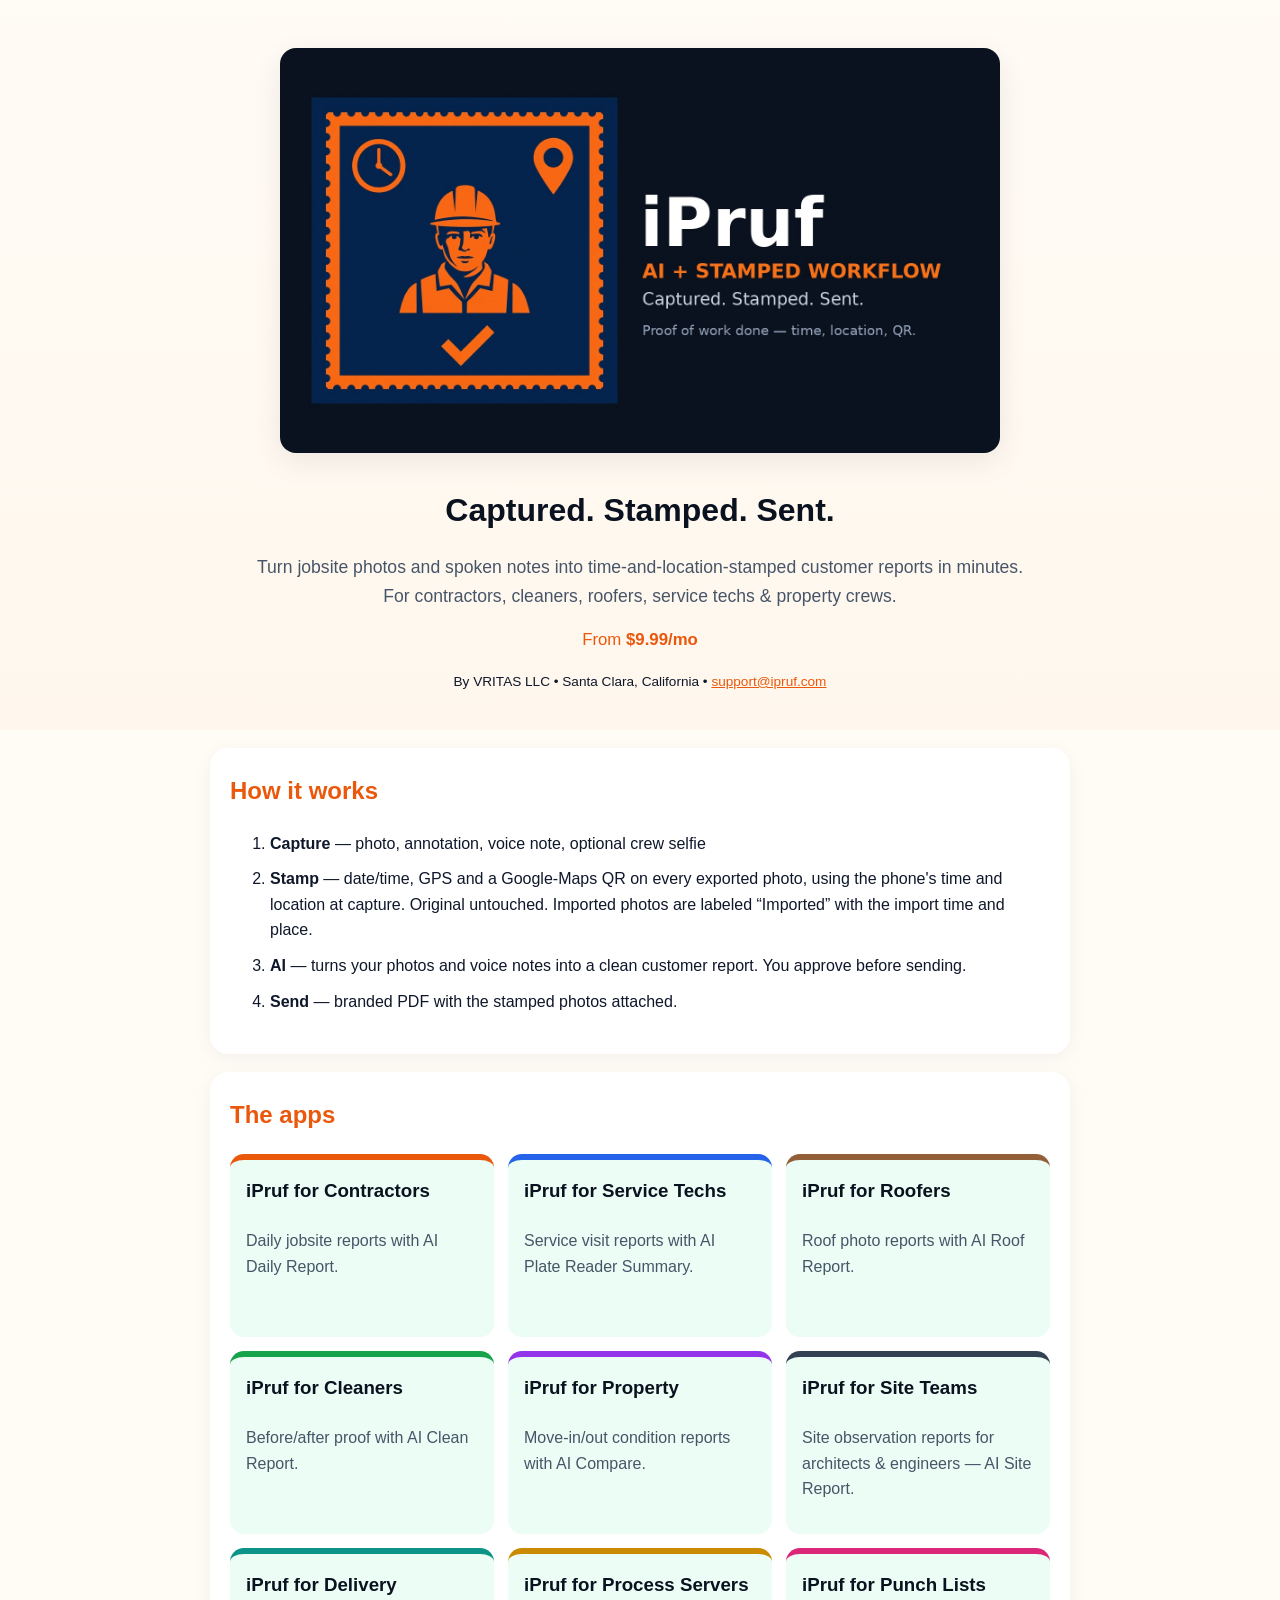
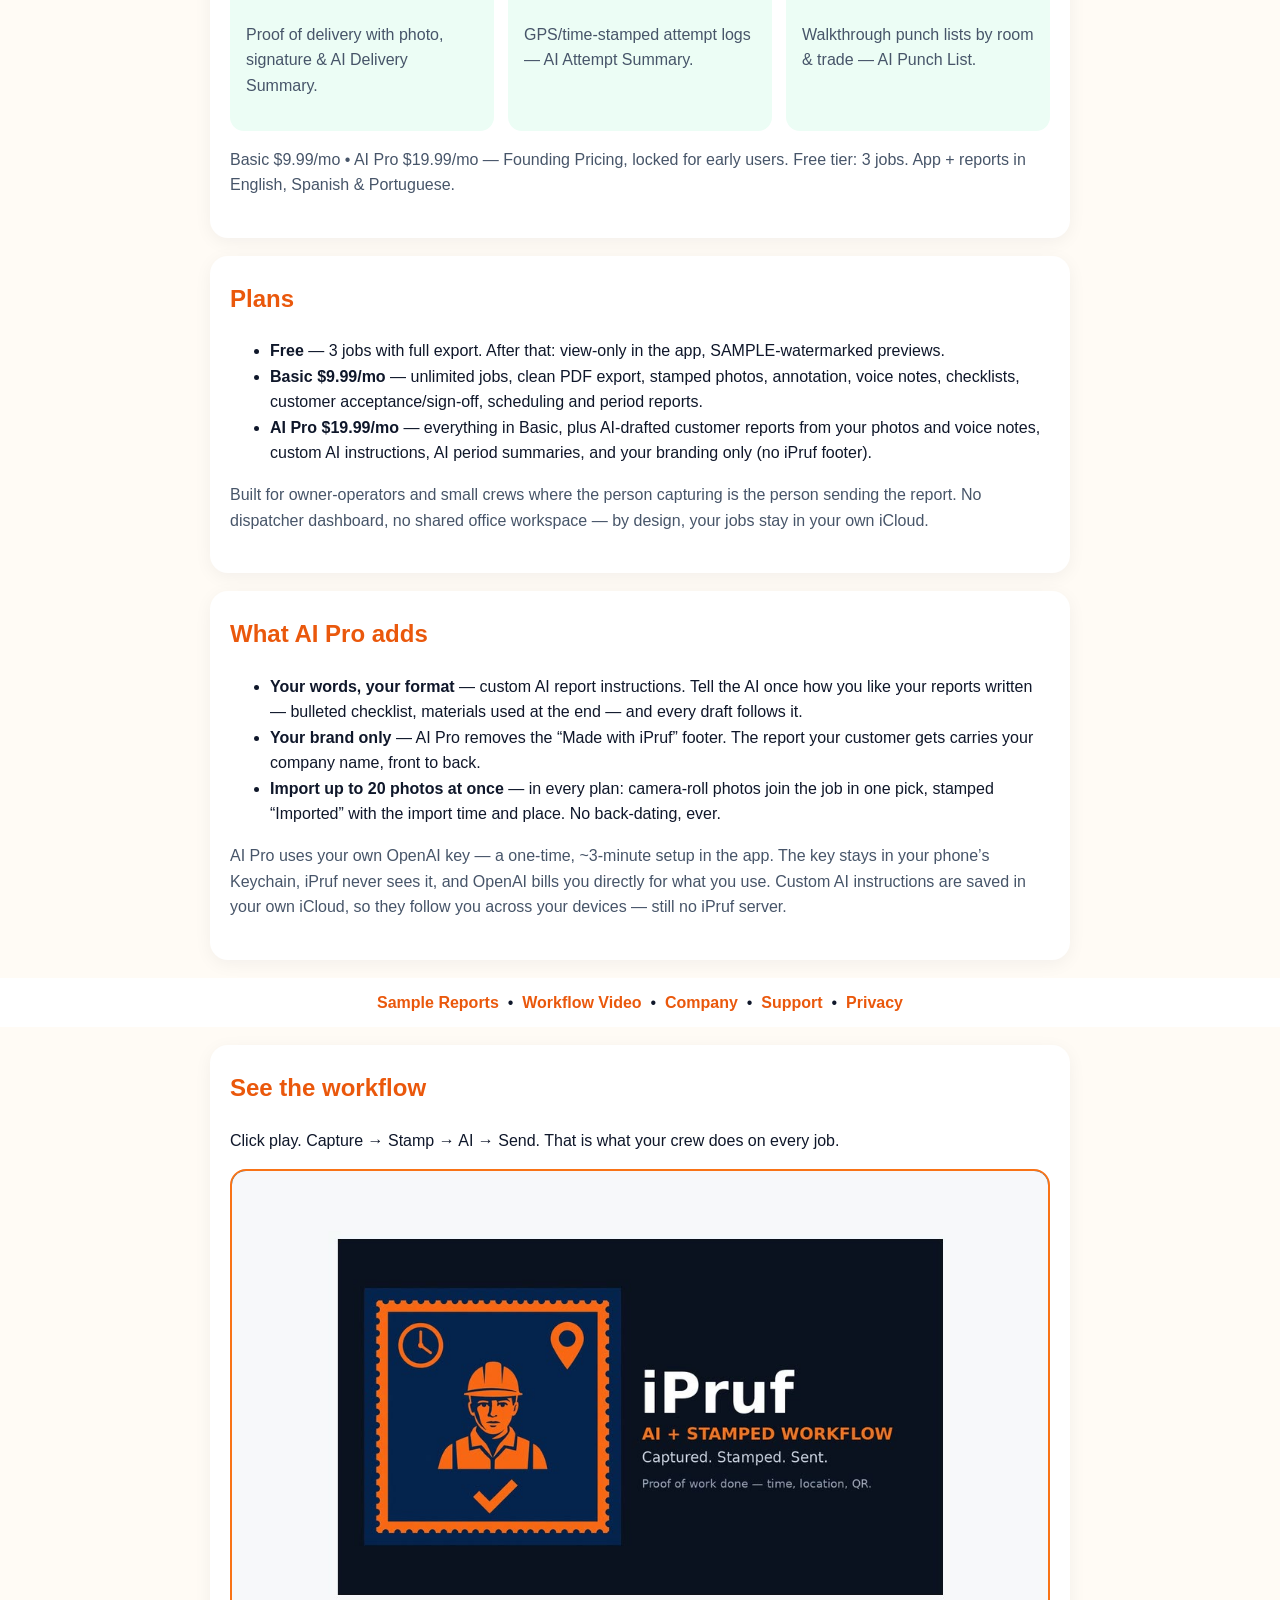
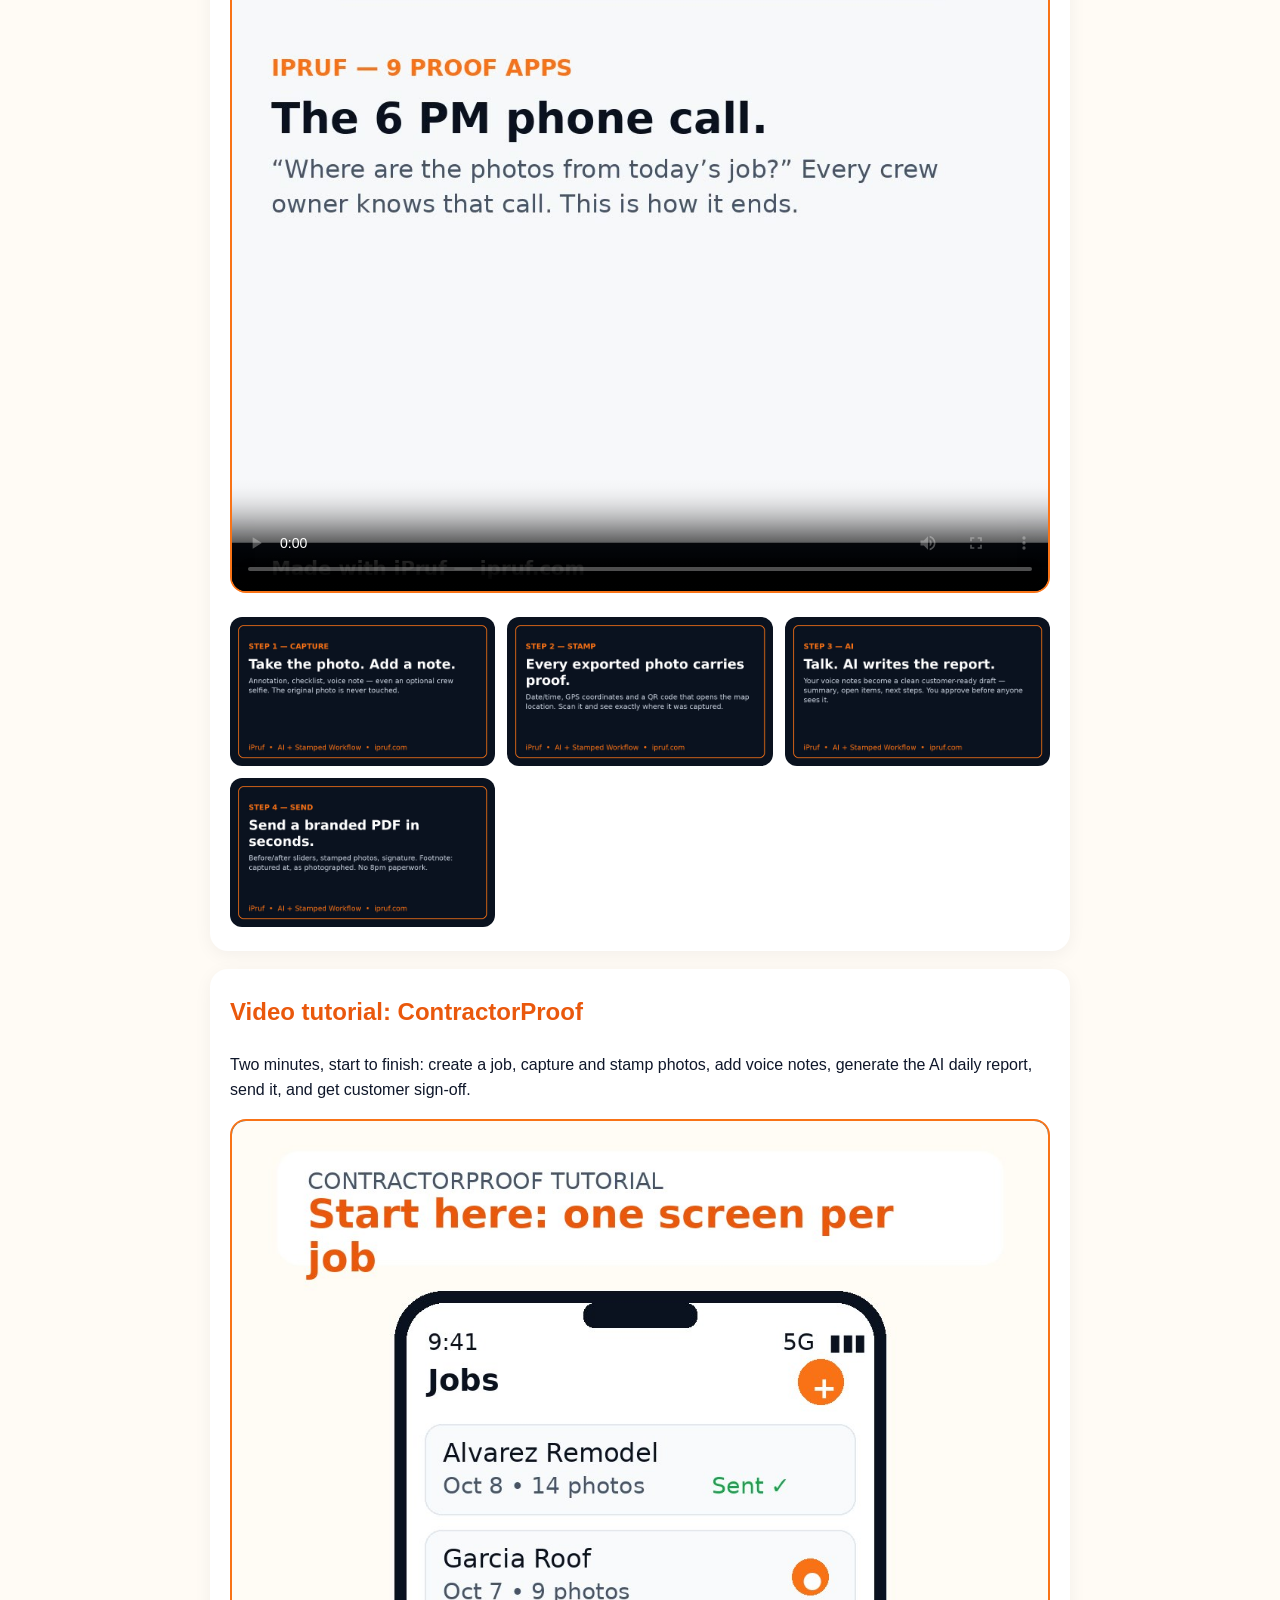
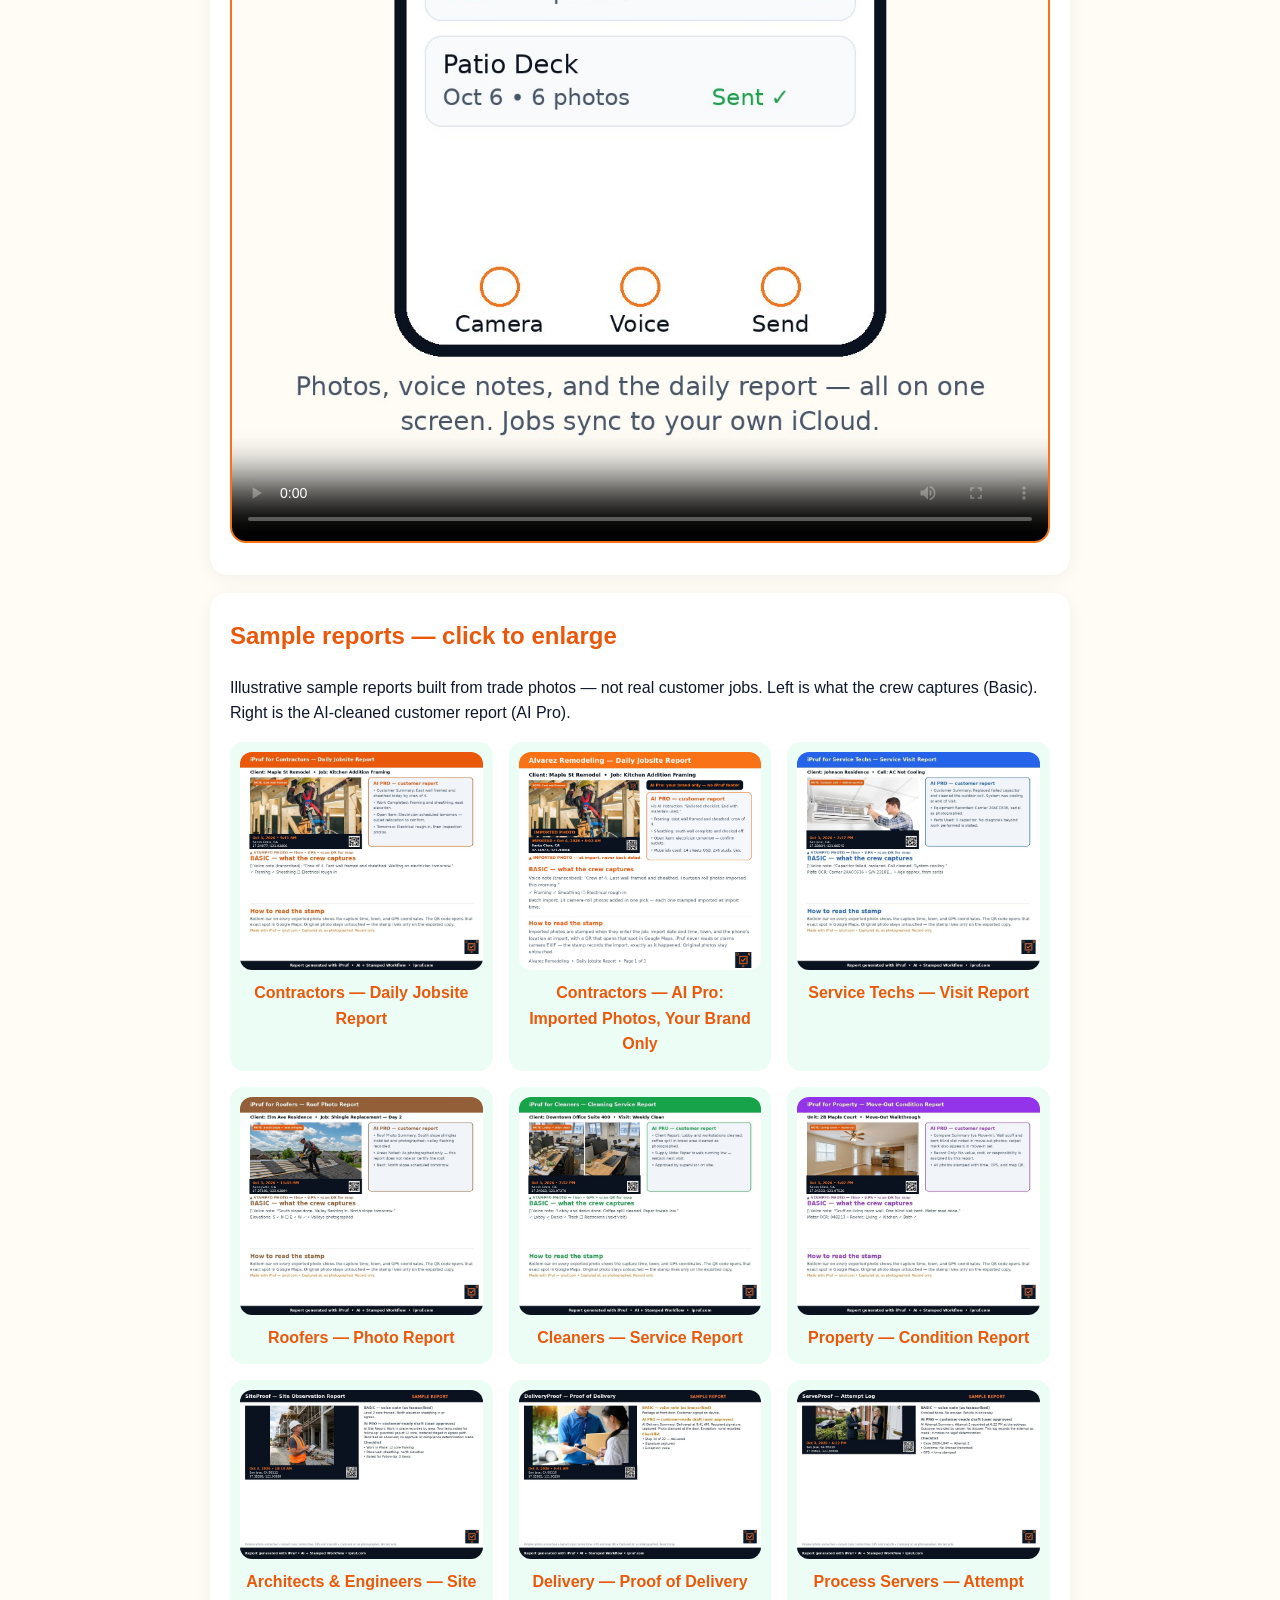
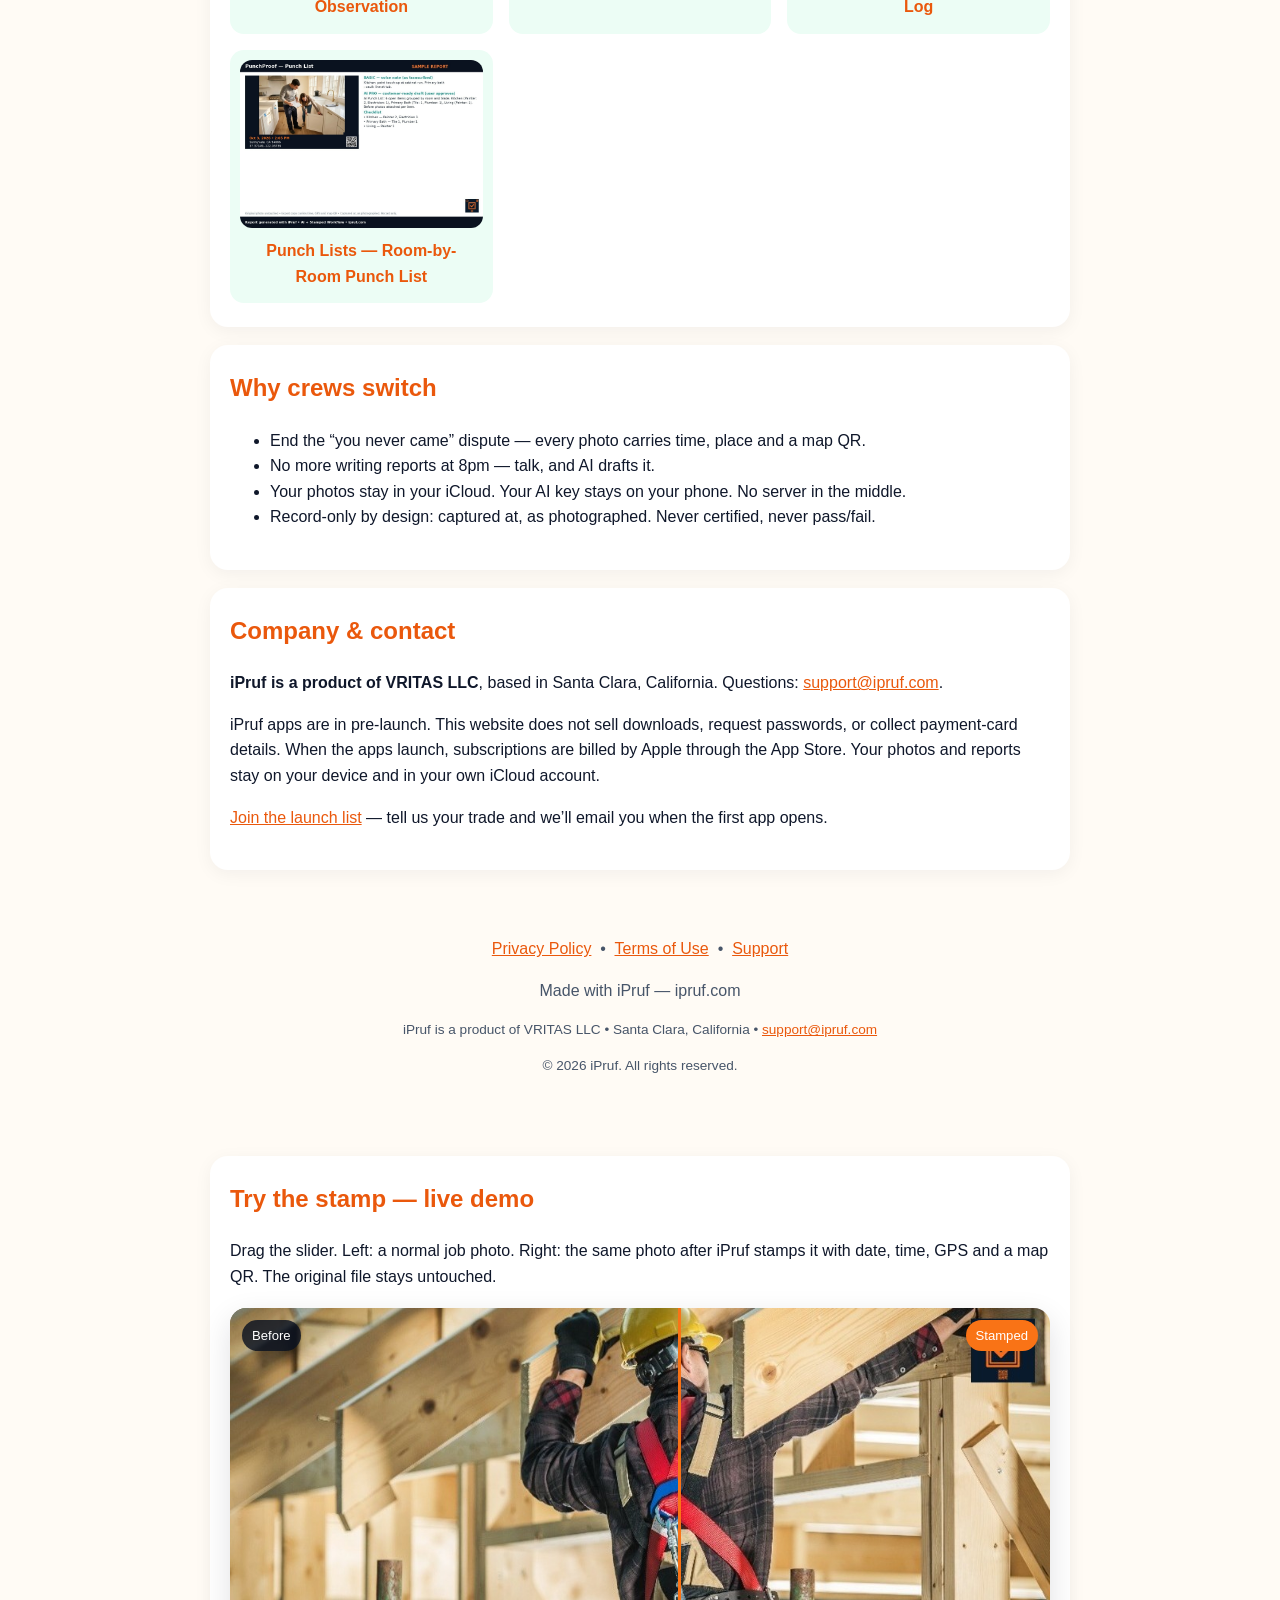
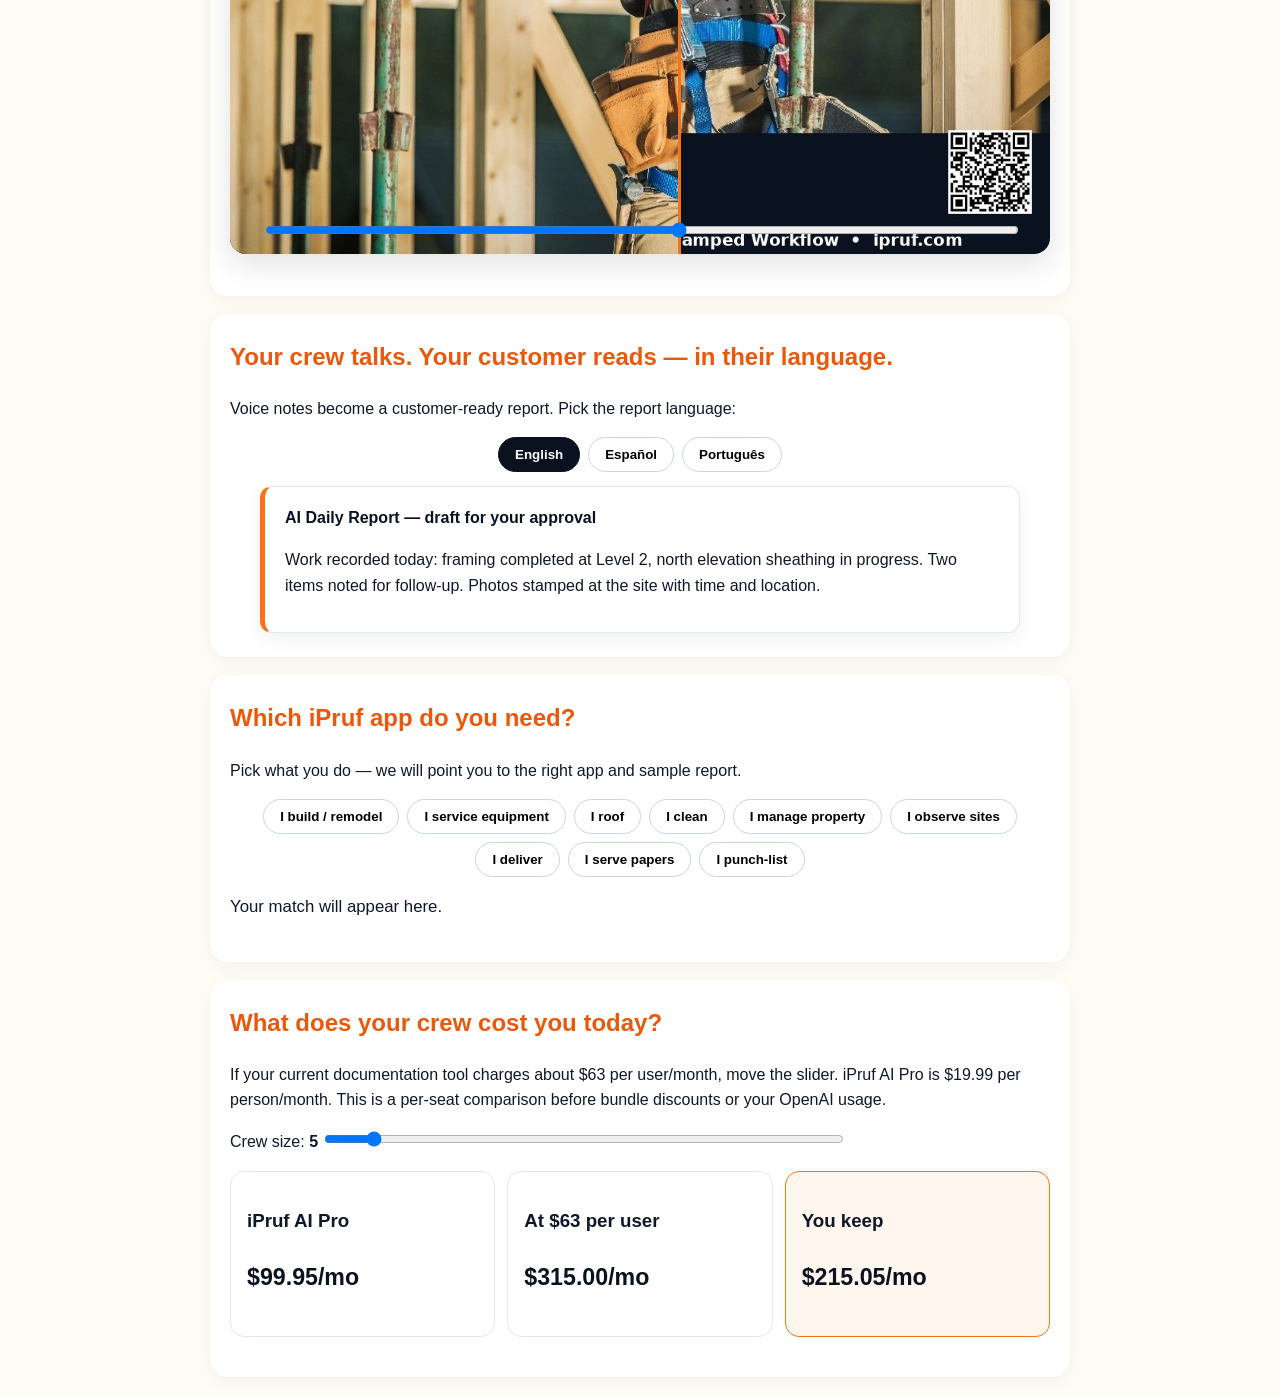
==== index.html @ f36cf65c "Fix calculator default: iPruf AI Pro $19.99/mo (was $99.95 typo)" ====
<!DOCTYPE html>
<html lang="en">
<head>
<meta charset="UTF-8">
<meta name="viewport" content="width=device-width, initial-scale=1.0">
<title>iPruf — Stamped Photo Proof. AI-Written Reports.</title>
<meta name="description" content="iPruf: stamped photo proof + AI reports for contractors, cleaners, roofers, service techs and property crews. From $9.99/mo.">
<link rel="canonical" href="https://ipruf.com/">
<meta property="og:type" content="website">
<meta property="og:site_name" content="iPruf">
<meta property="og:title" content="iPruf — Captured. Stamped. Sent.">
<meta property="og:description" content="Stamped photo proof + AI-written reports for field crews. By VRITAS LLC. From $9.99/mo.">
<meta property="og:url" content="https://ipruf.com/">
<meta property="og:image" content="https://ipruf.com/assets/video-poster.jpg">
<meta name="twitter:card" content="summary_large_image">
<script type="application/ld+json">
{"@context":"https://schema.org","@type":"Organization","name":"iPruf","url":"https://ipruf.com/","email":"support@ipruf.com","description":"Stamped photo proof and AI-written reports for field crews.","parentOrganization":{"@type":"Organization","name":"VRITAS LLC"},"address":{"@type":"PostalAddress","addressLocality":"Santa Clara","addressRegion":"CA","addressCountry":"US"}}
</script>
<link rel="stylesheet" href="style.css">
</head>
<body>
<header>
  <img src="ipruf-logo.jpg" alt="iPruf — AI + Stamped Workflow" class="logo">
  <h1>Captured. Stamped. Sent.</h1>
  <p class="sub">Turn jobsite photos and spoken notes into time-and-location-stamped customer reports in minutes.<br>For contractors, cleaners, roofers, service techs &amp; property crews.</p>
  <p class="price">From <strong>$9.99/mo</strong></p>
  <p class="small">By VRITAS LLC • Santa Clara, California • <a href="mailto:support@ipruf.com">support@ipruf.com</a></p>
</header>

<section>
  <h2>How it works</h2>
  <ol class="steps">
    <li><strong>Capture</strong> — photo, annotation, voice note, optional crew selfie</li>
    <li><strong>Stamp</strong> — date/time, GPS and a Google-Maps QR on every exported photo, using the phone's time and location at capture. Original untouched. Imported photos are labeled “Imported” with the import time and place.</li>
    <li><strong>AI</strong> — turns your photos and voice notes into a clean customer report. You approve before sending.</li>
    <li><strong>Send</strong> — branded PDF with the stamped photos attached.</li>
  </ol>
</section>

<section>
  <h2>The apps</h2>
  <div class="apps">
    <div class="app contractor"><h3>iPruf for Contractors</h3><p>Daily jobsite reports with AI Daily Report.</p></div>
    <div class="app service"><h3>iPruf for Service Techs</h3><p>Service visit reports with AI Plate Reader Summary.</p></div>
    <div class="app roof"><h3>iPruf for Roofers</h3><p>Roof photo reports with AI Roof Report.</p></div>
    <div class="app cleaning"><h3>iPruf for Cleaners</h3><p>Before/after proof with AI Clean Report.</p></div>
    <div class="app property"><h3>iPruf for Property</h3><p>Move-in/out condition reports with AI Compare.</p></div>
    <div class="app site"><h3>iPruf for Site Teams</h3><p>Site observation reports for architects &amp; engineers — AI Site Report.</p></div>
    <div class="app delivery"><h3>iPruf for Delivery</h3><p>Proof of delivery with photo, signature &amp; AI Delivery Summary.</p></div>
    <div class="app serve"><h3>iPruf for Process Servers</h3><p>GPS/time-stamped attempt logs — AI Attempt Summary.</p></div>
    <div class="app punch"><h3>iPruf for Punch Lists</h3><p>Walkthrough punch lists by room &amp; trade — AI Punch List.</p></div>
  </div>
  <p class="note">Basic $9.99/mo • AI Pro $19.99/mo — Founding Pricing, locked for early users. Free tier: 3 jobs. App + reports in English, Spanish &amp; Portuguese.</p>
</section>

<section id="plans">
  <h2>Plans</h2>
  <ul>
    <li><strong>Free</strong> — 3 jobs with full export. After that: view-only in the app, SAMPLE-watermarked previews.</li>
    <li><strong>Basic $9.99/mo</strong> — unlimited jobs, clean PDF export, stamped photos, annotation, voice notes, checklists, customer acceptance/sign-off, scheduling and period reports.</li>
    <li><strong>AI Pro $19.99/mo</strong> — everything in Basic, plus AI-drafted customer reports from your photos and voice notes, custom AI instructions, AI period summaries, and your branding only (no iPruf footer).</li>
  </ul>
  <p class="note">Built for owner-operators and small crews where the person capturing is the person sending the report. No dispatcher dashboard, no shared office workspace — by design, your jobs stay in your own iCloud.</p>
</section>

<section>
  <h2>What AI Pro adds</h2>
  <ul>
    <li><strong>Your words, your format</strong> — custom AI report instructions. Tell the AI once how you like your reports written — bulleted checklist, materials used at the end — and every draft follows it.</li>
    <li><strong>Your brand only</strong> — AI Pro removes the “Made with iPruf” footer. The report your customer gets carries your company name, front to back.</li>
    <li><strong>Import up to 20 photos at once</strong> — in every plan: camera-roll photos join the job in one pick, stamped “Imported” with the import time and place. No back-dating, ever.</li>
  </ul>
  <p class="note">AI Pro uses your own OpenAI key — a one-time, ~3-minute setup in the app. The key stays in your phone’s Keychain, iPruf never sees it, and OpenAI bills you directly for what you use. Custom AI instructions are saved in your own iCloud, so they follow you across your devices — still no iPruf server.</p>
</section>


<nav class="topnav">
  <a href="#samples">Sample Reports</a> &nbsp;•&nbsp; <a href="#workflow">Workflow Video</a> &nbsp;•&nbsp; <a href="#company">Company</a> &nbsp;•&nbsp; <a href="support.html">Support</a> &nbsp;•&nbsp; <a href="ipruf-privacy-policy.html">Privacy</a>
</nav>

<section id="workflow">
  <h2>See the workflow</h2>
  <p>Click play. Capture → Stamp → AI → Send. That is what your crew does on every job.</p>
  <video controls preload="metadata" poster="assets/video-poster.jpg" class="hero-video">
    <source src="assets/ipruf-workflow.mp4" type="video/mp4">
    Your browser does not support video. <a href="assets/ipruf-workflow.mp4">Download the workflow video</a>
  </video>
  <div class="steps-grid">
    <img src="assets/workflow/step1.jpg" alt="Step 1 Capture">
    <img src="assets/workflow/step2.jpg" alt="Step 2 Stamp">
    <img src="assets/workflow/step3.jpg" alt="Step 3 AI">
    <img src="assets/workflow/step4.jpg" alt="Step 4 Send">
  </div>
</section>

<section id="tutorial">
  <h2>Video tutorial: ContractorProof</h2>
  <p>Two minutes, start to finish: create a job, capture and stamp photos, add voice notes, generate the AI daily report, send it, and get customer sign-off.</p>
  <video controls preload="metadata" poster="assets/tutorials/contractorproof-poster.jpg" class="hero-video">
    <source src="assets/tutorials/contractorproof-tutorial.mp4" type="video/mp4">
    Your browser does not support video. <a href="assets/tutorials/contractorproof-tutorial.mp4">Download the ContractorProof tutorial</a>
  </video>
</section>

<section id="samples">
  <h2>Sample reports — click to enlarge</h2>
  <p>Illustrative sample reports built from trade photos — not real customer jobs. Left is what the crew captures (Basic). Right is the AI-cleaned customer report (AI Pro).</p>
  <div class="gallery">
    <a href="assets/samples/contractorproof-sample.jpg" target="_blank"><img src="assets/samples/contractorproof-sample.jpg" alt="Contractor sample report"><span>Contractors — Daily Jobsite Report</span></a>
    <a href="assets/samples/contractorproof-pro-sample.jpg" target="_blank"><img src="assets/samples/contractorproof-pro-sample.jpg" alt="Contractor AI Pro sample: imported photo stamp and white-label report"><span>Contractors — AI Pro: Imported Photos, Your Brand Only</span></a>
    <a href="assets/samples/serviceproof-sample.jpg" target="_blank"><img src="assets/samples/serviceproof-sample.jpg" alt="Service tech sample report"><span>Service Techs — Visit Report</span></a>
    <a href="assets/samples/roofproof-sample.jpg" target="_blank"><img src="assets/samples/roofproof-sample.jpg" alt="Roofer sample report"><span>Roofers — Photo Report</span></a>
    <a href="assets/samples/cleaningproof-sample.jpg" target="_blank"><img src="assets/samples/cleaningproof-sample.jpg" alt="Cleaning sample report"><span>Cleaners — Service Report</span></a>
    <a href="assets/samples/propertyproof-sample.jpg" target="_blank"><img src="assets/samples/propertyproof-sample.jpg" alt="Property sample report"><span>Property — Condition Report</span></a>
    <a href="assets/samples/siteproof-sample.jpg" target="_blank"><img src="assets/samples/siteproof-sample.jpg" alt="Site observation sample report"><span>Architects &amp; Engineers — Site Observation</span></a>
    <a href="assets/samples/deliveryproof-sample.jpg" target="_blank"><img src="assets/samples/deliveryproof-sample.jpg" alt="Delivery proof sample report"><span>Delivery — Proof of Delivery</span></a>
    <a href="assets/samples/serveproof-sample.jpg" target="_blank"><img src="assets/samples/serveproof-sample.jpg" alt="Process server sample report"><span>Process Servers — Attempt Log</span></a>
    <a href="assets/samples/punchproof-sample.jpg" target="_blank"><img src="assets/samples/punchproof-sample.jpg" alt="Punch list sample report"><span>Punch Lists — Room-by-Room Punch List</span></a>
  </div>
</section>

<section>
  <h2>Why crews switch</h2>
  <ul>
    <li>End the “you never came” dispute — every photo carries time, place and a map QR.</li>
    <li>No more writing reports at 8pm — talk, and AI drafts it.</li>
    <li>Your photos stay in your iCloud. Your AI key stays on your phone. No server in the middle.</li>
    <li>Record-only by design: captured at, as photographed. Never certified, never pass/fail.</li>
  </ul>
</section>

<section id="company">
  <h2>Company &amp; contact</h2>
  <p><strong>iPruf is a product of VRITAS LLC</strong>, based in Santa Clara, California. Questions: <a href="mailto:support@ipruf.com">support@ipruf.com</a>.</p>
  <p>iPruf apps are in pre-launch. This website does not sell downloads, request passwords, or collect payment-card details. When the apps launch, subscriptions are billed by Apple through the App Store. Your photos and reports stay on your device and in your own iCloud account.</p>
  <p><a href="mailto:support@ipruf.com?subject=iPruf%20launch%20list">Join the launch list</a> — tell us your trade and we’ll email you when the first app opens.</p>
</section>

<footer>
  <p><a href="ipruf-privacy-policy.html">Privacy Policy</a> &nbsp;•&nbsp; <a href="ipruf-terms.html">Terms of Use</a> &nbsp;•&nbsp; <a href="support.html">Support</a></p>
  <p>Made with iPruf — ipruf.com</p>
  <p class="small">iPruf is a product of VRITAS LLC • Santa Clara, California • <a href="mailto:support@ipruf.com">support@ipruf.com</a></p>
  <p class="small">© 2026 iPruf. All rights reserved.</p>
</footer>

<section id="demo">
  <h2>Try the stamp — live demo</h2>
  <p>Drag the slider. Left: a normal job photo. Right: the same photo after iPruf stamps it with date, time, GPS and a map QR. The original file stays untouched.</p>
  <div class="ba-wrap">
    <img src="assets/demo-after.jpg" alt="Stamped photo with time GPS and QR" class="ba-after">
    <div class="ba-before" id="baBefore"><img src="assets/demo-before.jpg" alt="Original unstamped photo"></div>
    <input type="range" min="0" max="100" value="55" id="baRange" aria-label="Before after slider">
    <span class="ba-tag before-tag">Before</span><span class="ba-tag after-tag">Stamped</span>
  </div>
</section>

<section id="language-demo">
  <h2>Your crew talks. Your customer reads — in their language.</h2>
  <p>Voice notes become a customer-ready report. Pick the report language:</p>
  <div class="lang-switch" role="tablist" aria-label="Report language">
    <button class="lang-btn active" data-lang="en">English</button>
    <button class="lang-btn" data-lang="es">Español</button>
    <button class="lang-btn" data-lang="pt">Português</button>
  </div>
  <div class="report-card">
    <p class="report-label" id="reportLabel">AI Daily Report — draft for your approval</p>
    <p id="reportText">Work recorded today: framing completed at Level 2, north elevation sheathing in progress. Two items noted for follow-up. Photos stamped at the site with time and location.</p>
  </div>
</section>

<section id="finder">
  <h2>Which iPruf app do you need?</h2>
  <p>Pick what you do — we will point you to the right app and sample report.</p>
  <div class="finder-grid">
    <button class="finder-btn" data-app="ContractorProof" data-sample="assets/samples/contractorproof-sample.jpg">I build / remodel</button>
    <button class="finder-btn" data-app="ServiceProof" data-sample="assets/samples/serviceproof-sample.jpg">I service equipment</button>
    <button class="finder-btn" data-app="RoofProof" data-sample="assets/samples/roofproof-sample.jpg">I roof</button>
    <button class="finder-btn" data-app="CleaningProof" data-sample="assets/samples/cleaningproof-sample.jpg">I clean</button>
    <button class="finder-btn" data-app="PropertyProof" data-sample="assets/samples/propertyproof-sample.jpg">I manage property</button>
    <button class="finder-btn" data-app="SiteProof" data-sample="assets/samples/siteproof-sample.jpg">I observe sites</button>
    <button class="finder-btn" data-app="DeliveryProof" data-sample="assets/samples/deliveryproof-sample.jpg">I deliver</button>
    <button class="finder-btn" data-app="ServeProof" data-sample="assets/samples/serveproof-sample.jpg">I serve papers</button>
    <button class="finder-btn" data-app="PunchProof" data-sample="assets/samples/punchproof-sample.jpg">I punch-list</button>
  </div>
  <p id="finderResult" class="finder-result">Your match will appear here.</p>
</section>

<section id="pricing-calc">
  <h2>What does your crew cost you today?</h2>
  <p>If your current documentation tool charges about $63 per user/month, move the slider. iPruf AI Pro is $19.99 per person/month. This is a per-seat comparison before bundle discounts or your OpenAI usage.</p>
  <label>Crew size: <strong id="crewCount">5</strong></label>
  <input type="range" min="1" max="50" value="5" id="crewRange">
  <div class="calc-grid">
    <div class="calc-card"><h3>iPruf AI Pro</h3><p class="calc-num" id="iprufCost">$19.99/mo</p></div>
    <div class="calc-card muted"><h3>At $63 per user</h3><p class="calc-num" id="incCost">$315/mo</p></div>
    <div class="calc-card save"><h3>You keep</h3><p class="calc-num" id="saveCost">$215.05/mo</p></div>
  </div>
</section>
<script>
const baRange=document.getElementById('baRange'), baBefore=document.getElementById('baBefore');
function setBA(){ baBefore.style.width = baRange.value + '%'; }
baRange.addEventListener('input', setBA); setBA();
const reports={
 en:{label:'AI Daily Report — draft for your approval', text:'Work recorded today: framing completed at Level 2, north elevation sheathing in progress. Two items noted for follow-up. Photos stamped at the site with time and location.'},
 es:{label:'Informe diario con IA — borrador para tu aprobación', text:'Trabajo registrado hoy: estructura completada en el Nivel 2, revestimiento de la elevación norte en curso. Dos puntos anotados para seguimiento. Fotos selladas en el sitio con hora y ubicación.'},
 pt:{label:'Relatório diário com IA — rascunho para sua aprovação', text:'Trabalho registrado hoje: estrutura concluída no Nível 2, revestimento da elevação norte em andamento. Dois itens anotados para acompanhamento. Fotos carimbadas no local com hora e localização.'}
};
document.querySelectorAll('.lang-btn').forEach(b=>b.addEventListener('click',()=>{
 document.querySelectorAll('.lang-btn').forEach(x=>x.classList.remove('active')); b.classList.add('active');
 const r=reports[b.dataset.lang]; document.getElementById('reportLabel').textContent=r.label; document.getElementById('reportText').textContent=r.text;
}));
const finderResult=document.getElementById('finderResult');
document.querySelectorAll('.finder-btn').forEach(b=>b.addEventListener('click',()=>{
 finderResult.innerHTML = 'Your app: <strong>' + b.dataset.app + '</strong> — <a href="' + b.dataset.sample + '" target="_blank">see a sample report</a>. Basic $9.99/mo, AI Pro $19.99/mo.';
}));
const crewRange=document.getElementById('crewRange');
function money(n){ return '$' + n.toFixed(2); }
function calc(){ const n=+crewRange.value; document.getElementById('crewCount').textContent=n;
 const ipruf=n*19.99, inc=n*63; document.getElementById('iprufCost').textContent=money(ipruf)+'/mo';
 document.getElementById('incCost').textContent=money(inc)+'/mo'; document.getElementById('saveCost').textContent=money(inc-ipruf)+'/mo'; }
crewRange.addEventListener('input', calc); calc();
</script>

</body>
</html>
---- style.css ----
:root{--ink:#0A1220;--orange:#F97316;--orange-dark:#EA580C;--bg:#FFFBF5;--card:#FFFFFF;--slate:#475569;--mist:#ECFDF5}
*{box-sizing:border-box}
body{margin:0;font-family:-apple-system,BlinkMacSystemFont,"Segoe UI",Roboto,Helvetica,Arial,sans-serif;background:var(--bg);color:#0f172a;line-height:1.6}
header{text-align:center;padding:48px 20px 24px;background:linear-gradient(180deg,#FFFBF5,#FFF7ED)}
.logo{max-width:720px;width:92%;height:auto;border-radius:16px;box-shadow:0 8px 30px rgba(15,23,42,.08)}
h1{font-size:2rem;margin:24px 0 8px;color:var(--ink)}
.sub{color:var(--slate);font-size:1.1rem}
.price{color:var(--orange-dark);font-size:1.05rem}
section{max-width:860px;margin:18px auto;padding:24px 20px;background:var(--card);border-radius:18px;box-shadow:0 4px 18px rgba(15,23,42,.05)}
h2{color:var(--orange-dark);margin-top:0}
.steps li,.apps .app{margin:10px 0}
.apps{display:grid;grid-template-columns:repeat(auto-fit,minmax(220px,1fr));gap:14px}
.app{border-radius:14px;padding:16px;background:var(--mist)}
.app h3{margin:0 0 6px;color:var(--ink)}
.app p{color:var(--slate)}
.contractor{border-top:6px solid #EA580C}.service{border-top:6px solid #2563EB}.roof{border-top:6px solid #925F39}.cleaning{border-top:6px solid #16A34A}.property{border-top:6px solid #9333EA}
.note{color:var(--slate)}
footer{text-align:center;padding:32px 20px 48px;color:var(--slate);background:#FFFBF5}
footer a{color:var(--orange-dark)}
.small{font-size:.85rem}
a{color:var(--orange-dark)}
.topnav{text-align:center;padding:12px 20px;background:#fff}
.topnav a{color:var(--orange-dark);text-decoration:none;font-weight:600}
.hero-video{width:100%;max-width:860px;border-radius:16px;border:2px solid var(--orange);background:#000}
.steps-grid{display:grid;grid-template-columns:repeat(auto-fit,minmax(220px,1fr));gap:12px;margin-top:16px}
.steps-grid img,.gallery img{width:100%;height:auto;border-radius:12px;display:block}
.gallery{display:grid;grid-template-columns:repeat(auto-fit,minmax(260px,1fr));gap:16px}
.gallery a{color:var(--ink);text-decoration:none;background:var(--mist);border-radius:14px;padding:10px}
.gallery span{display:block;text-align:center;padding:10px 4px 4px;color:var(--orange-dark);font-weight:600}

/* Wow enhancements */
.ba-wrap{position:relative;max-width:860px;margin:18px auto;overflow:hidden;border-radius:16px;box-shadow:0 10px 30px rgba(10,18,32,.12)}
.ba-wrap img{display:block;width:100%;height:auto}
.ba-after{position:relative}
.ba-before{position:absolute;inset:0 auto auto 0;height:100%;overflow:hidden;border-right:3px solid #F97316}
.ba-before img{width:860px;max-width:none;height:100%;object-fit:cover}
.ba-wrap input[type=range]{position:absolute;left:4%;right:4%;bottom:14px;width:92%}
.ba-tag{position:absolute;top:12px;background:rgba(10,18,32,.82);color:#fff;padding:5px 10px;border-radius:999px;font-size:.82rem}
.before-tag{left:12px}.after-tag{right:12px;background:#F97316}
.lang-switch{display:flex;gap:8px;justify-content:center;flex-wrap:wrap;margin:14px 0}
.lang-btn,.finder-btn{border:1px solid #CBD5E1;background:#fff;border-radius:999px;padding:9px 16px;cursor:pointer;font-weight:600}
.lang-btn.active{background:#0A1220;color:#fff;border-color:#0A1220}
.report-card{max-width:760px;margin:0 auto;background:#fff;border:1px solid #E2E8F0;border-left:5px solid #F97316;border-radius:12px;padding:18px 20px;text-align:left;box-shadow:0 6px 20px rgba(10,18,32,.06)}
.report-label{font-weight:700;color:#0A1220;margin-top:0}
.finder-grid{display:flex;flex-wrap:wrap;gap:8px;justify-content:center;max-width:860px;margin:16px auto}
.finder-result{font-size:1.05rem}
.calc-grid{display:grid;grid-template-columns:repeat(3,1fr);gap:12px;max-width:860px;margin:16px auto}
.calc-card{background:#fff;border:1px solid #E2E8F0;border-radius:14px;padding:16px}
.calc-card.save{border-color:#F97316;background:#FFF7ED}
.calc-num{font-size:1.45rem;font-weight:800;color:#0A1220}
#pricing-calc input[type=range]{width:min(520px,90%)}
@media(max-width:700px){.calc-grid{grid-template-columns:1fr}.ba-before img{width:100vw}}

/* App grid symmetry: equal-height cards in a clean 3x3 layout */
.apps{grid-auto-rows:1fr;align-items:stretch}
.apps .app{margin:0;height:100%;display:flex;flex-direction:column}
@media(min-width:901px){.apps{grid-template-columns:repeat(3,1fr)}}
@media(max-width:900px) and (min-width:561px){.apps{grid-template-columns:repeat(2,1fr)}}
@media(max-width:560px){.apps{grid-template-columns:1fr}}

/* Missing card accents for Tier-1 apps */
.site{border-top:6px solid #334155}.delivery{border-top:6px solid #0D9488}.serve{border-top:6px solid #CA8A04}.punch{border-top:6px solid #DB2777}
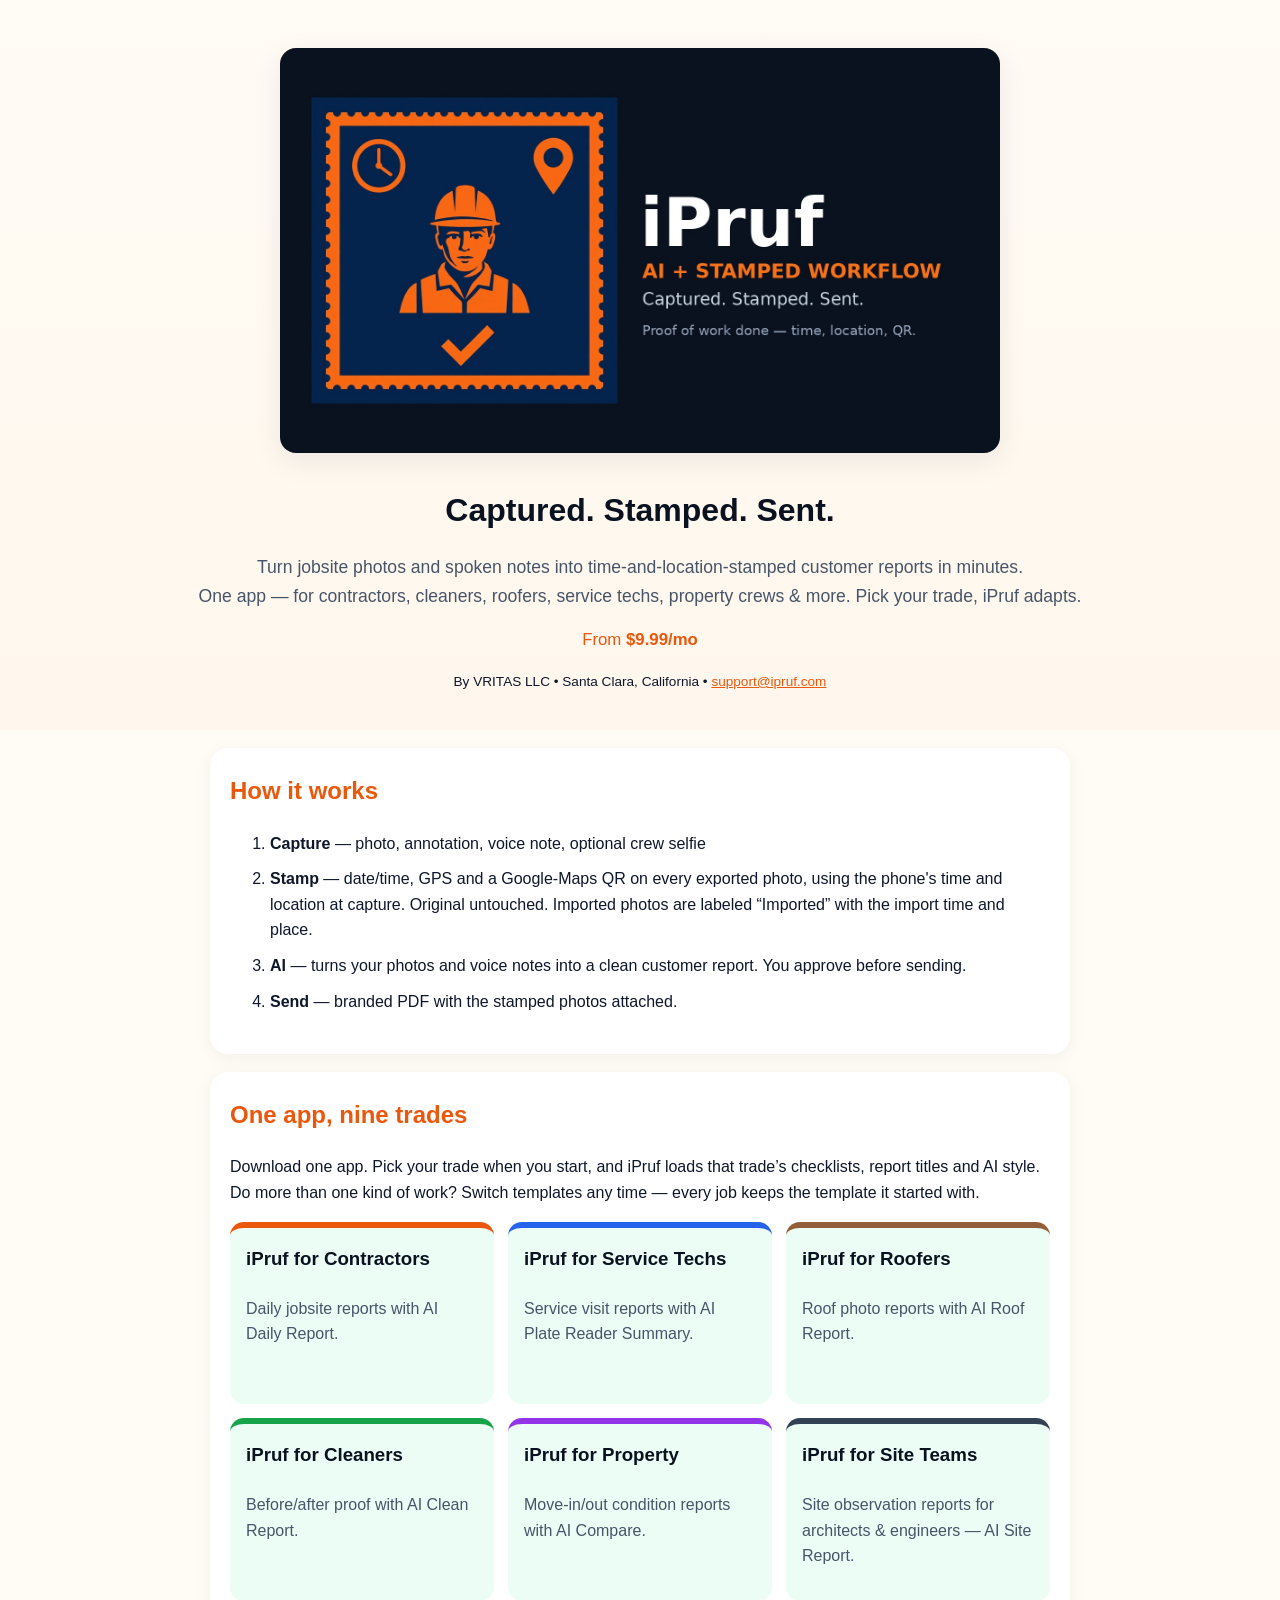
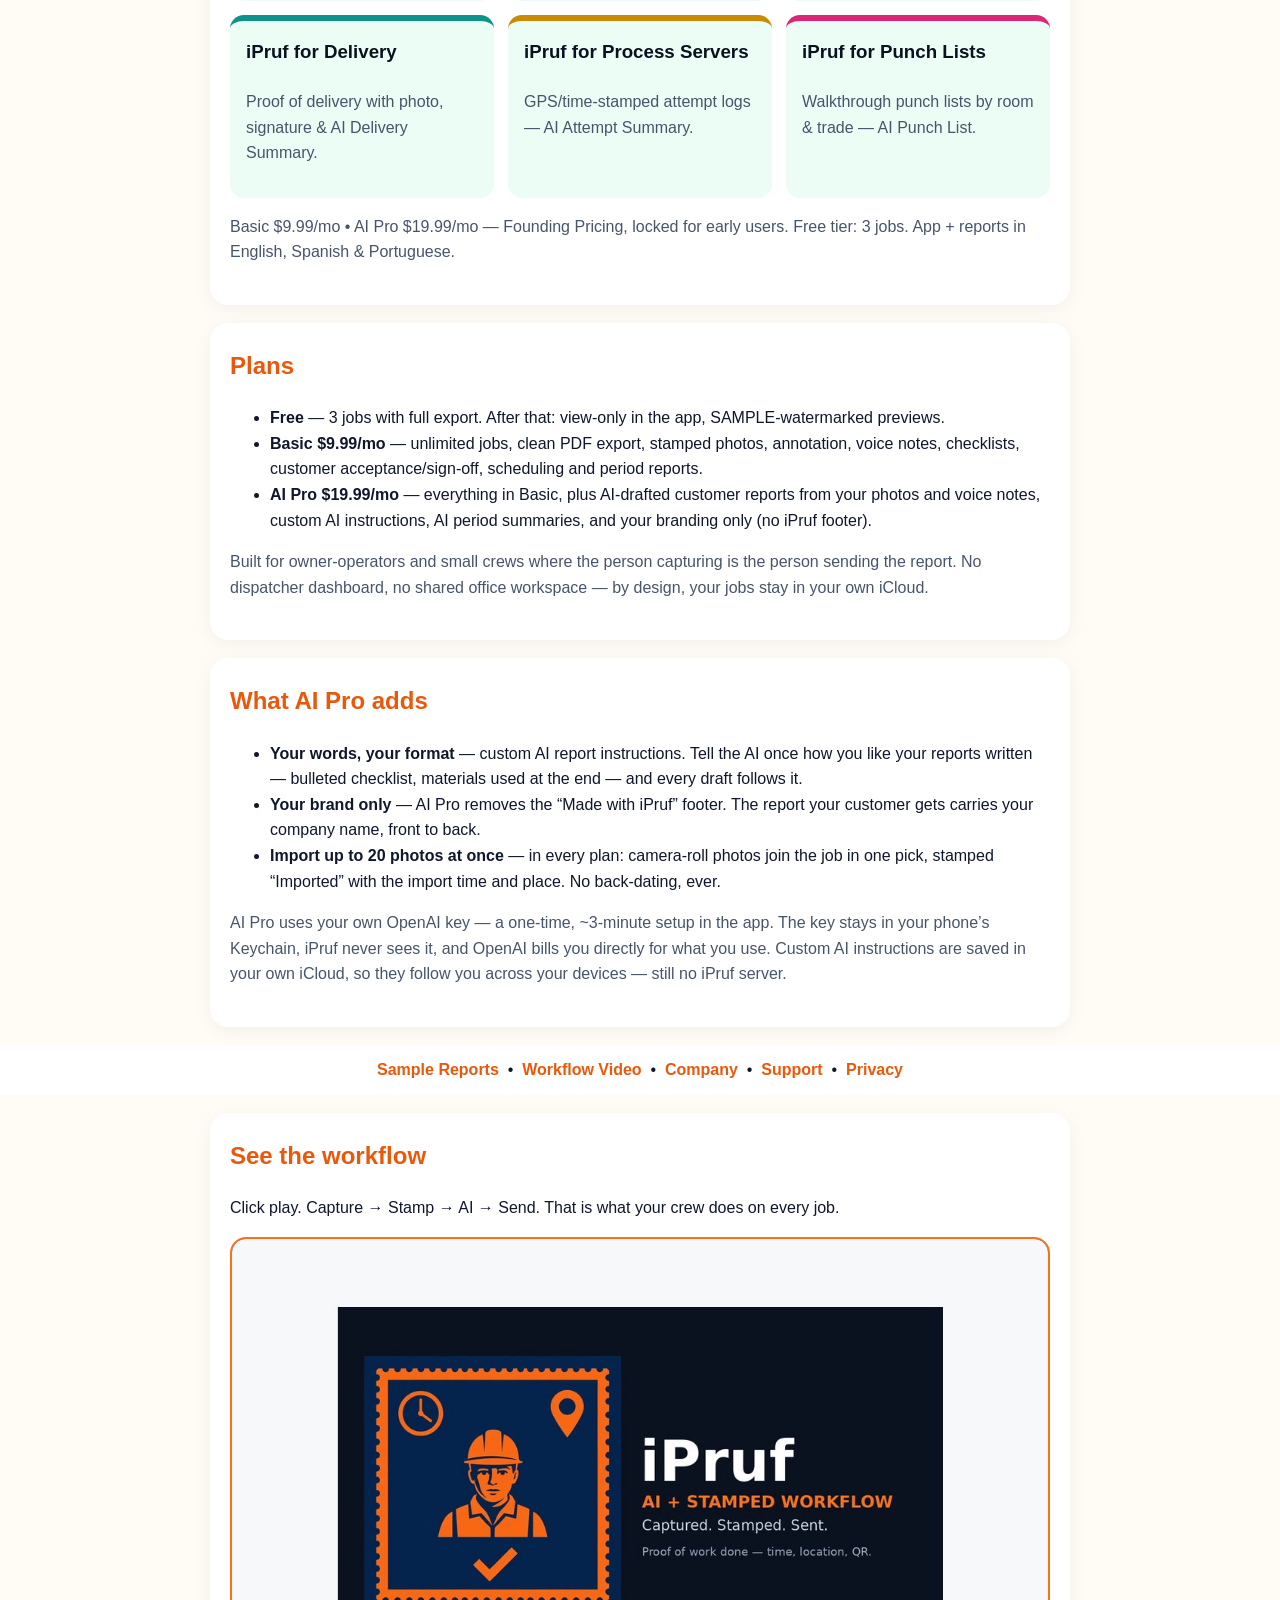
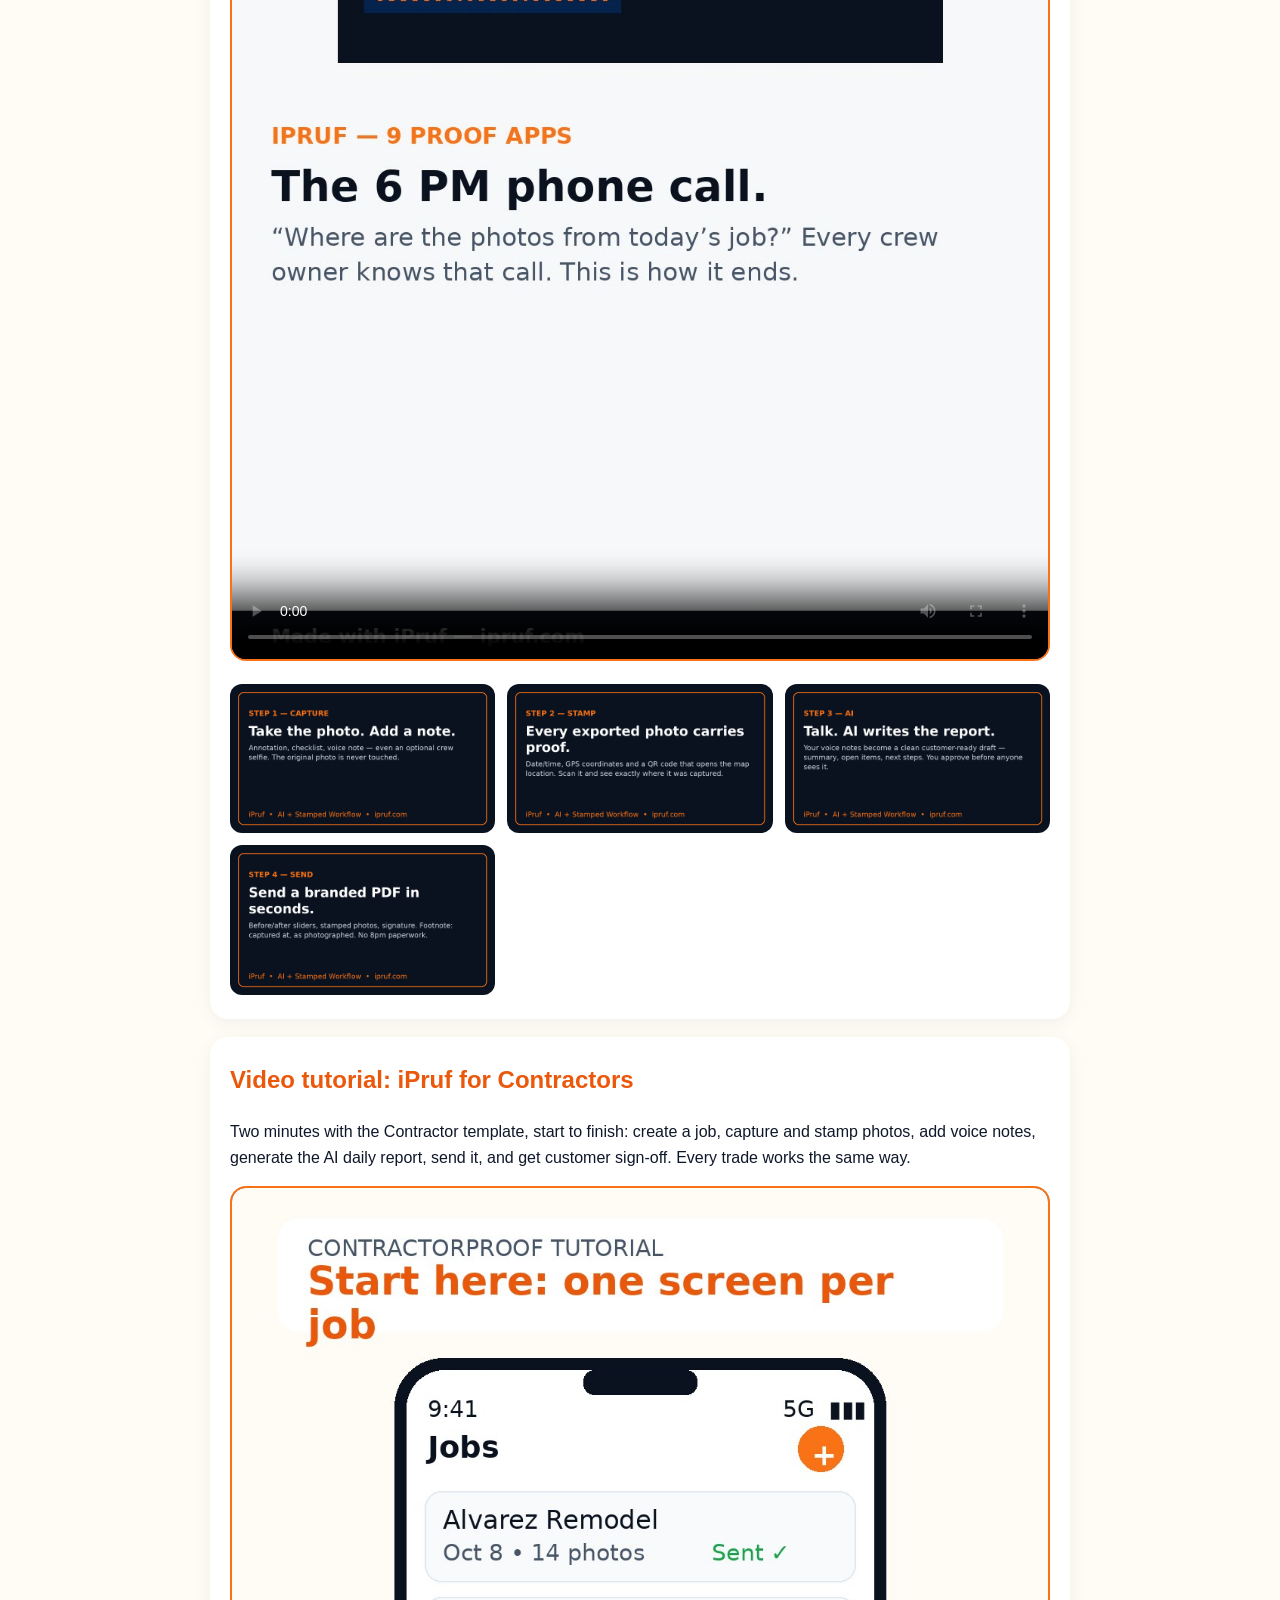
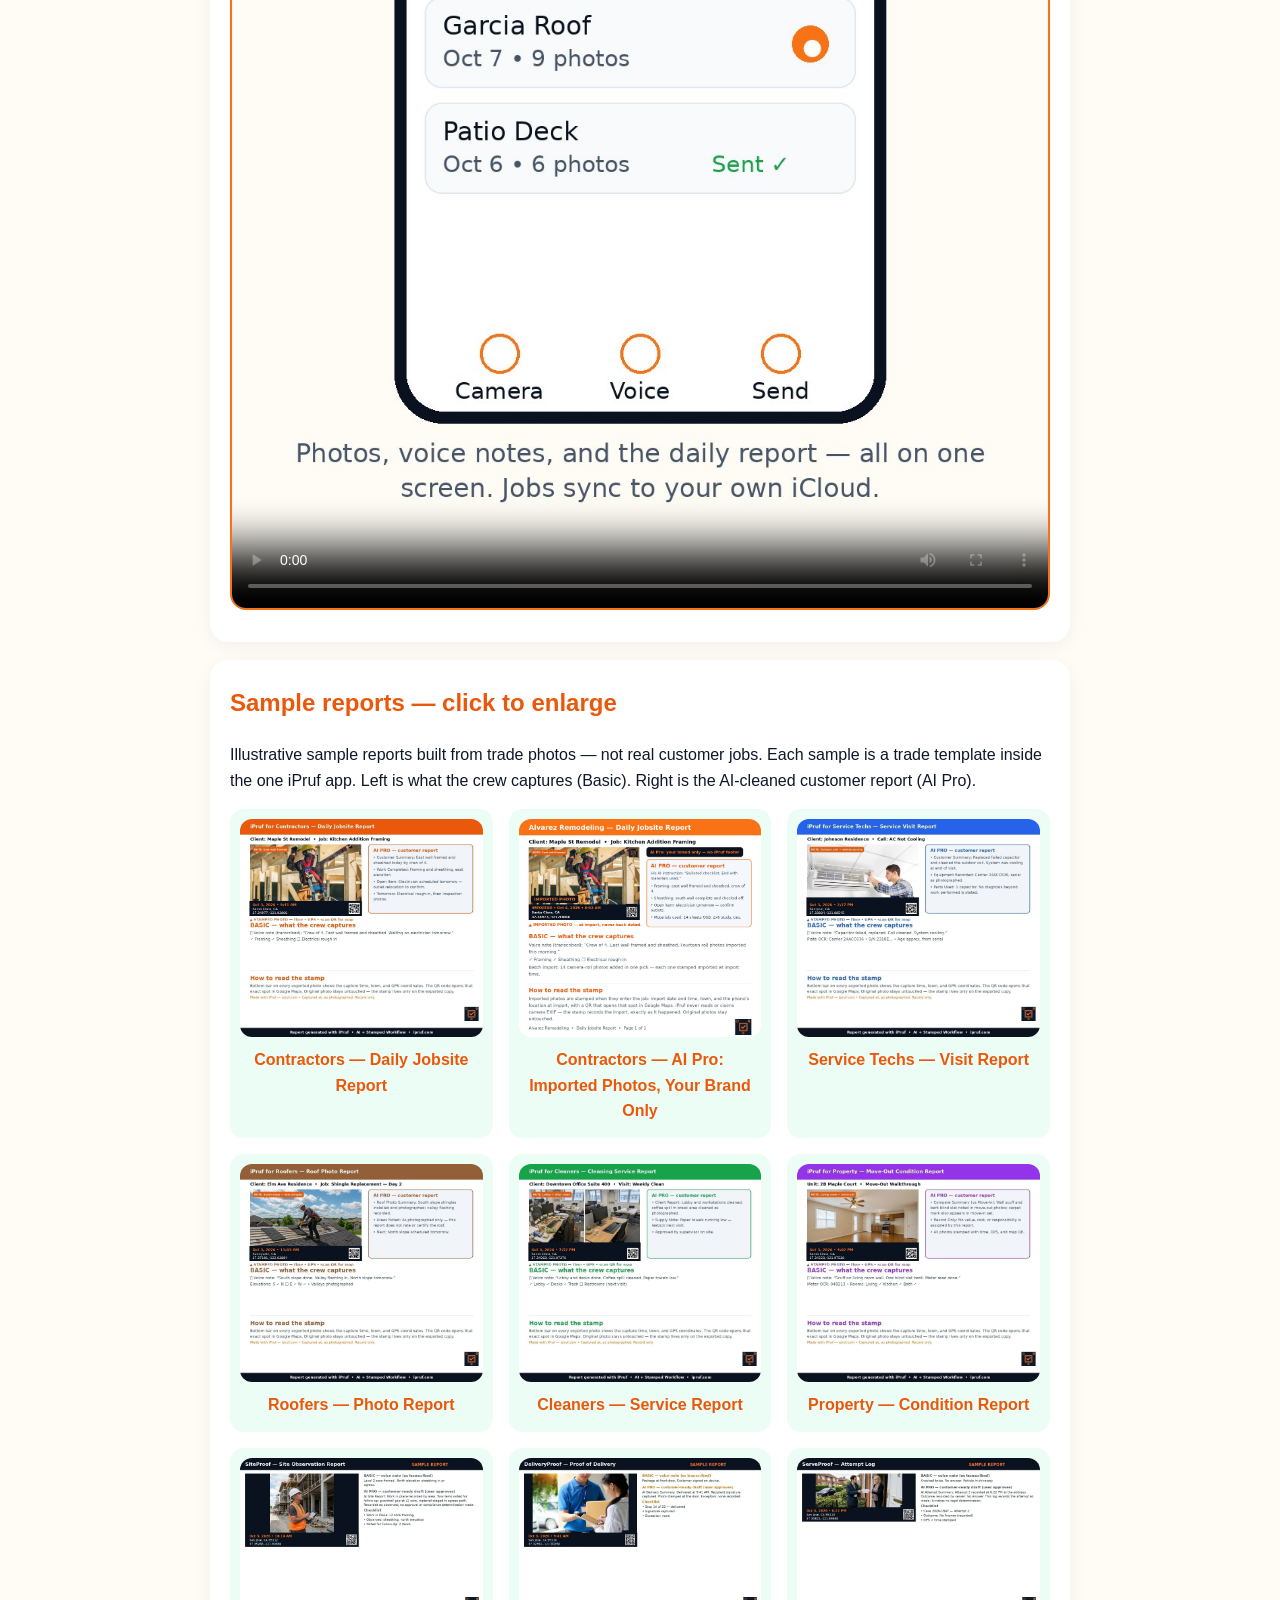
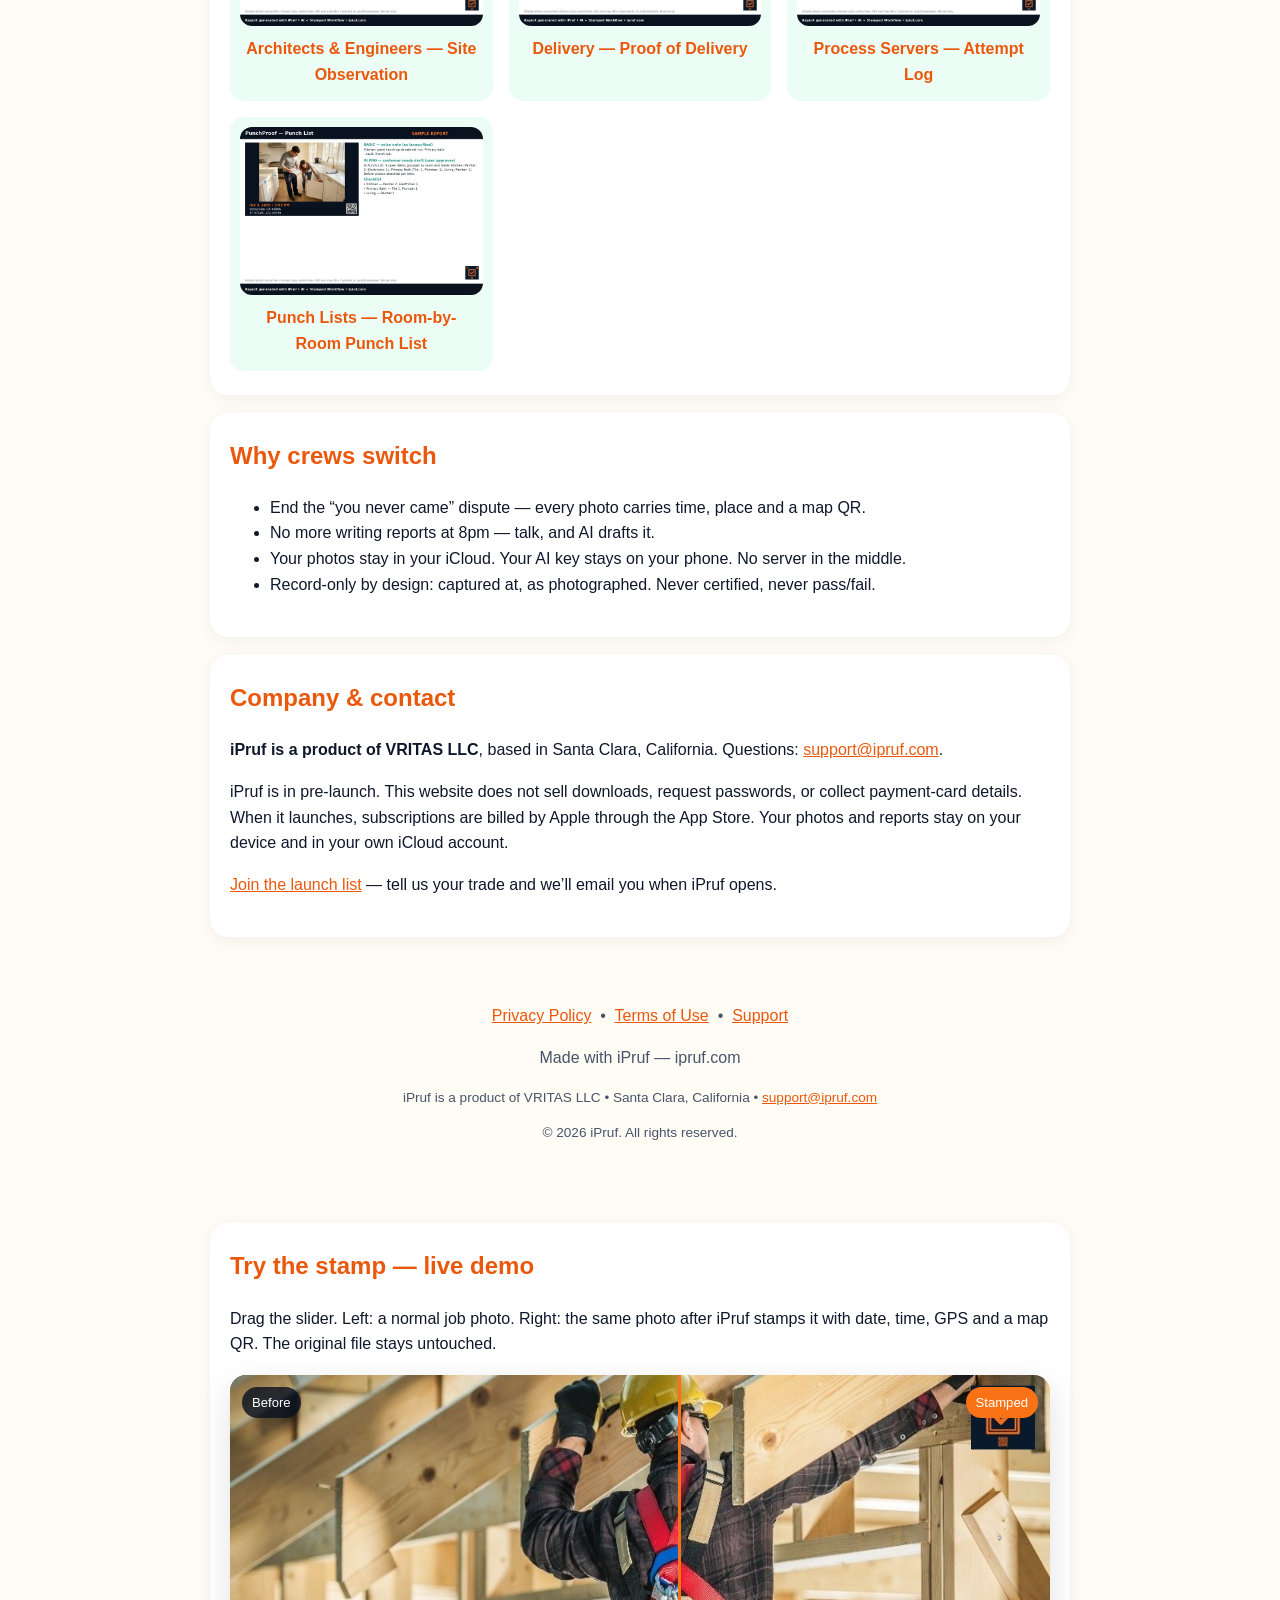
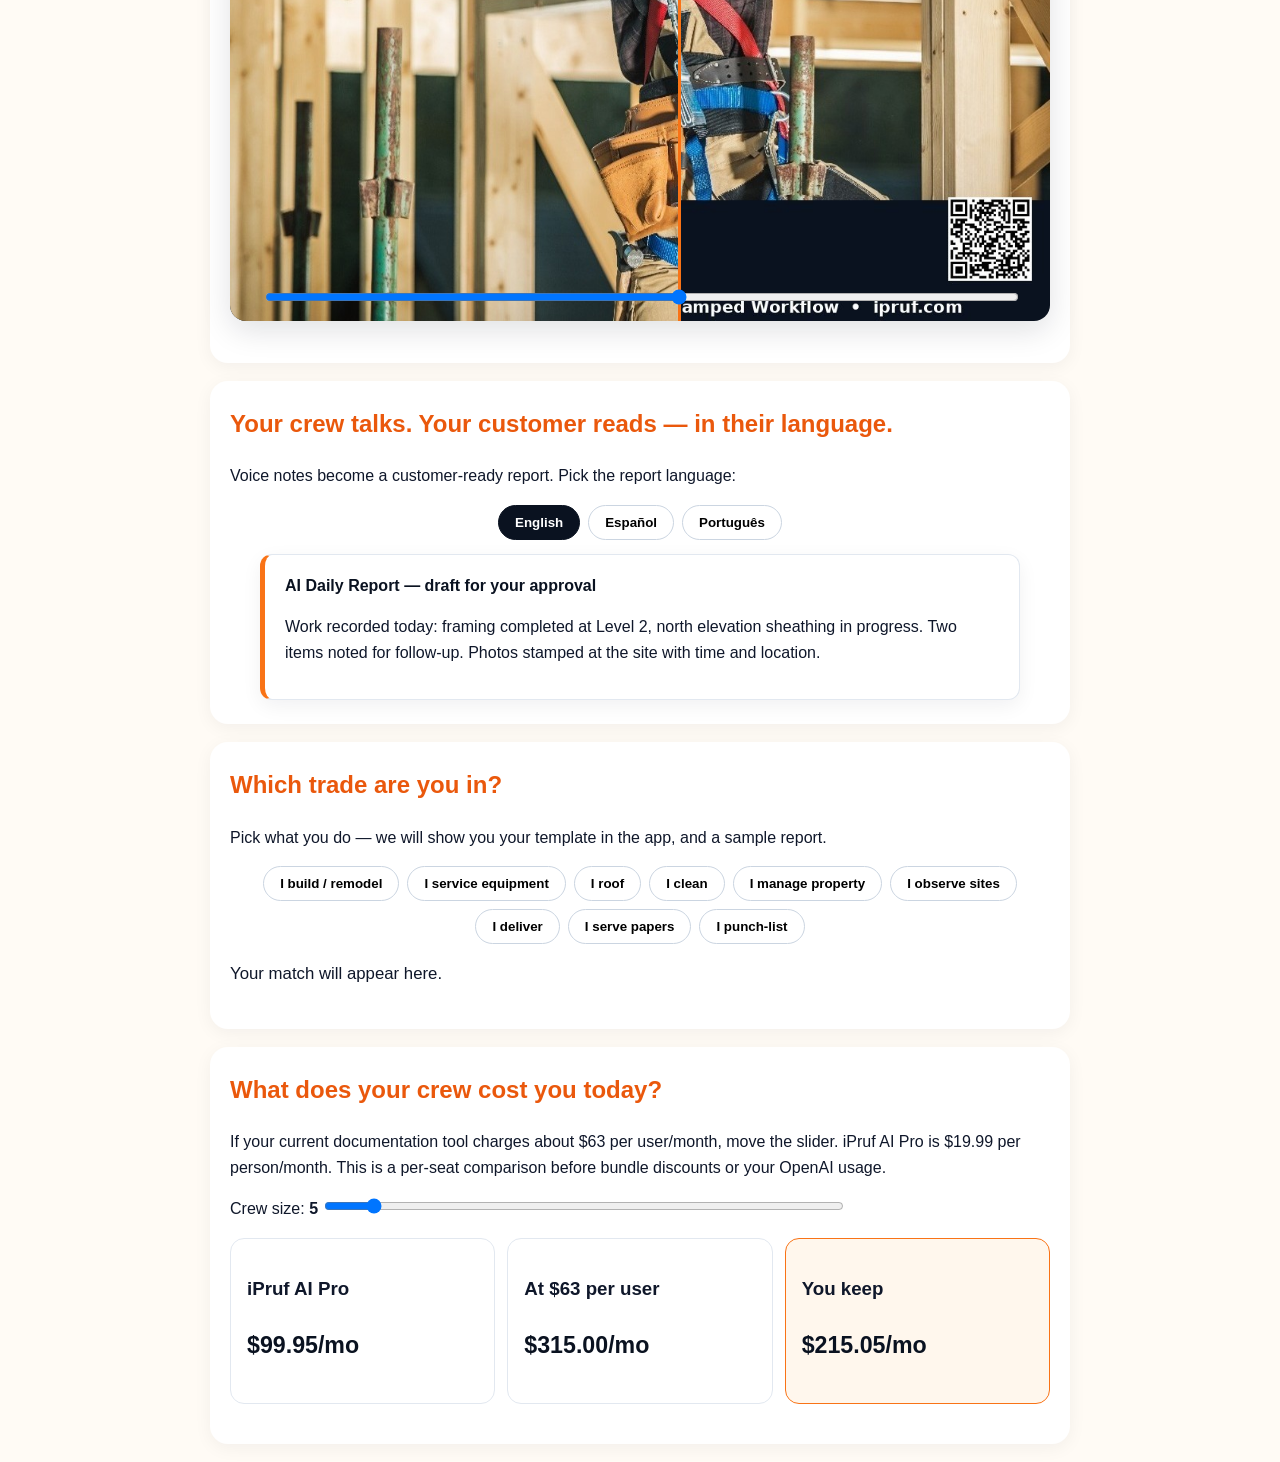
==== commit 7c92cc4e: "One app, nine trades: reframe site from 9 separate apps to one iPruf app with trade templates" ====
--- a/index.html
+++ b/index.html
@@ -4,7 +4,7 @@
 <meta charset="UTF-8">
 <meta name="viewport" content="width=device-width, initial-scale=1.0">
 <title>iPruf — Stamped Photo Proof. AI-Written Reports.</title>
-<meta name="description" content="iPruf: stamped photo proof + AI reports for contractors, cleaners, roofers, service techs and property crews. From $9.99/mo.">
+<meta name="description" content="iPruf: one app, nine trades. Stamped photo proof + AI reports for contractors, cleaners, roofers, service techs and property crews. From $9.99/mo.">
 <link rel="canonical" href="https://ipruf.com/">
 <meta property="og:type" content="website">
 <meta property="og:site_name" content="iPruf">
@@ -22,7 +22,7 @@
 <header>
   <img src="ipruf-logo.jpg" alt="iPruf — AI + Stamped Workflow" class="logo">
   <h1>Captured. Stamped. Sent.</h1>
-  <p class="sub">Turn jobsite photos and spoken notes into time-and-location-stamped customer reports in minutes.<br>For contractors, cleaners, roofers, service techs &amp; property crews.</p>
+  <p class="sub">Turn jobsite photos and spoken notes into time-and-location-stamped customer reports in minutes.<br>One app — for contractors, cleaners, roofers, service techs, property crews &amp; more. Pick your trade, iPruf adapts.</p>
   <p class="price">From <strong>$9.99/mo</strong></p>
   <p class="small">By VRITAS LLC • Santa Clara, California • <a href="mailto:support@ipruf.com">support@ipruf.com</a></p>
 </header>
@@ -38,7 +38,8 @@
 </section>
 
 <section>
-  <h2>The apps</h2>
+  <h2>One app, nine trades</h2>
+  <p>Download one app. Pick your trade when you start, and iPruf loads that trade’s checklists, report titles and AI style. Do more than one kind of work? Switch templates any time — every job keeps the template it started with.</p>
   <div class="apps">
     <div class="app contractor"><h3>iPruf for Contractors</h3><p>Daily jobsite reports with AI Daily Report.</p></div>
     <div class="app service"><h3>iPruf for Service Techs</h3><p>Service visit reports with AI Plate Reader Summary.</p></div>
@@ -94,17 +95,17 @@
 </section>
 
 <section id="tutorial">
-  <h2>Video tutorial: ContractorProof</h2>
-  <p>Two minutes, start to finish: create a job, capture and stamp photos, add voice notes, generate the AI daily report, send it, and get customer sign-off.</p>
+  <h2>Video tutorial: iPruf for Contractors</h2>
+  <p>Two minutes with the Contractor template, start to finish: create a job, capture and stamp photos, add voice notes, generate the AI daily report, send it, and get customer sign-off. Every trade works the same way.</p>
   <video controls preload="metadata" poster="assets/tutorials/contractorproof-poster.jpg" class="hero-video">
     <source src="assets/tutorials/contractorproof-tutorial.mp4" type="video/mp4">
-    Your browser does not support video. <a href="assets/tutorials/contractorproof-tutorial.mp4">Download the ContractorProof tutorial</a>
+    Your browser does not support video. <a href="assets/tutorials/contractorproof-tutorial.mp4">Download the tutorial</a>
   </video>
 </section>
 
 <section id="samples">
   <h2>Sample reports — click to enlarge</h2>
-  <p>Illustrative sample reports built from trade photos — not real customer jobs. Left is what the crew captures (Basic). Right is the AI-cleaned customer report (AI Pro).</p>
+  <p>Illustrative sample reports built from trade photos — not real customer jobs. Each sample is a trade template inside the one iPruf app. Left is what the crew captures (Basic). Right is the AI-cleaned customer report (AI Pro).</p>
   <div class="gallery">
     <a href="assets/samples/contractorproof-sample.jpg" target="_blank"><img src="assets/samples/contractorproof-sample.jpg" alt="Contractor sample report"><span>Contractors — Daily Jobsite Report</span></a>
     <a href="assets/samples/contractorproof-pro-sample.jpg" target="_blank"><img src="assets/samples/contractorproof-pro-sample.jpg" alt="Contractor AI Pro sample: imported photo stamp and white-label report"><span>Contractors — AI Pro: Imported Photos, Your Brand Only</span></a>
@@ -132,8 +133,8 @@
 <section id="company">
   <h2>Company &amp; contact</h2>
   <p><strong>iPruf is a product of VRITAS LLC</strong>, based in Santa Clara, California. Questions: <a href="mailto:support@ipruf.com">support@ipruf.com</a>.</p>
-  <p>iPruf apps are in pre-launch. This website does not sell downloads, request passwords, or collect payment-card details. When the apps launch, subscriptions are billed by Apple through the App Store. Your photos and reports stay on your device and in your own iCloud account.</p>
-  <p><a href="mailto:support@ipruf.com?subject=iPruf%20launch%20list">Join the launch list</a> — tell us your trade and we’ll email you when the first app opens.</p>
+  <p>iPruf is in pre-launch. This website does not sell downloads, request passwords, or collect payment-card details. When it launches, subscriptions are billed by Apple through the App Store. Your photos and reports stay on your device and in your own iCloud account.</p>
+  <p><a href="mailto:support@ipruf.com?subject=iPruf%20launch%20list">Join the launch list</a> — tell us your trade and we’ll email you when iPruf opens.</p>
 </section>
 
 <footer>
@@ -169,18 +170,18 @@
 </section>
 
 <section id="finder">
-  <h2>Which iPruf app do you need?</h2>
-  <p>Pick what you do — we will point you to the right app and sample report.</p>
+  <h2>Which trade are you in?</h2>
+  <p>Pick what you do — we will show you your template in the app, and a sample report.</p>
   <div class="finder-grid">
-    <button class="finder-btn" data-app="ContractorProof" data-sample="assets/samples/contractorproof-sample.jpg">I build / remodel</button>
-    <button class="finder-btn" data-app="ServiceProof" data-sample="assets/samples/serviceproof-sample.jpg">I service equipment</button>
-    <button class="finder-btn" data-app="RoofProof" data-sample="assets/samples/roofproof-sample.jpg">I roof</button>
-    <button class="finder-btn" data-app="CleaningProof" data-sample="assets/samples/cleaningproof-sample.jpg">I clean</button>
-    <button class="finder-btn" data-app="PropertyProof" data-sample="assets/samples/propertyproof-sample.jpg">I manage property</button>
-    <button class="finder-btn" data-app="SiteProof" data-sample="assets/samples/siteproof-sample.jpg">I observe sites</button>
-    <button class="finder-btn" data-app="DeliveryProof" data-sample="assets/samples/deliveryproof-sample.jpg">I deliver</button>
-    <button class="finder-btn" data-app="ServeProof" data-sample="assets/samples/serveproof-sample.jpg">I serve papers</button>
-    <button class="finder-btn" data-app="PunchProof" data-sample="assets/samples/punchproof-sample.jpg">I punch-list</button>
+    <button class="finder-btn" data-app="iPruf for Contractors" data-sample="assets/samples/contractorproof-sample.jpg">I build / remodel</button>
+    <button class="finder-btn" data-app="iPruf for Service Techs" data-sample="assets/samples/serviceproof-sample.jpg">I service equipment</button>
+    <button class="finder-btn" data-app="iPruf for Roofers" data-sample="assets/samples/roofproof-sample.jpg">I roof</button>
+    <button class="finder-btn" data-app="iPruf for Cleaners" data-sample="assets/samples/cleaningproof-sample.jpg">I clean</button>
+    <button class="finder-btn" data-app="iPruf for Property" data-sample="assets/samples/propertyproof-sample.jpg">I manage property</button>
+    <button class="finder-btn" data-app="iPruf for Site Teams" data-sample="assets/samples/siteproof-sample.jpg">I observe sites</button>
+    <button class="finder-btn" data-app="iPruf for Delivery" data-sample="assets/samples/deliveryproof-sample.jpg">I deliver</button>
+    <button class="finder-btn" data-app="iPruf for Process Servers" data-sample="assets/samples/serveproof-sample.jpg">I serve papers</button>
+    <button class="finder-btn" data-app="iPruf for Punch Lists" data-sample="assets/samples/punchproof-sample.jpg">I punch-list</button>
   </div>
   <p id="finderResult" class="finder-result">Your match will appear here.</p>
 </section>
@@ -211,7 +212,7 @@
 }));
 const finderResult=document.getElementById('finderResult');
 document.querySelectorAll('.finder-btn').forEach(b=>b.addEventListener('click',()=>{
- finderResult.innerHTML = 'Your app: <strong>' + b.dataset.app + '</strong> — <a href="' + b.dataset.sample + '" target="_blank">see a sample report</a>. Basic $9.99/mo, AI Pro $19.99/mo.';
+ finderResult.innerHTML = 'Your template: <strong>' + b.dataset.app + '</strong> — <a href="' + b.dataset.sample + '" target="_blank">see a sample report</a>. One app, every trade. Basic $9.99/mo, AI Pro $19.99/mo.';
 }));
 const crewRange=document.getElementById('crewRange');
 function money(n){ return '$' + n.toFixed(2); }
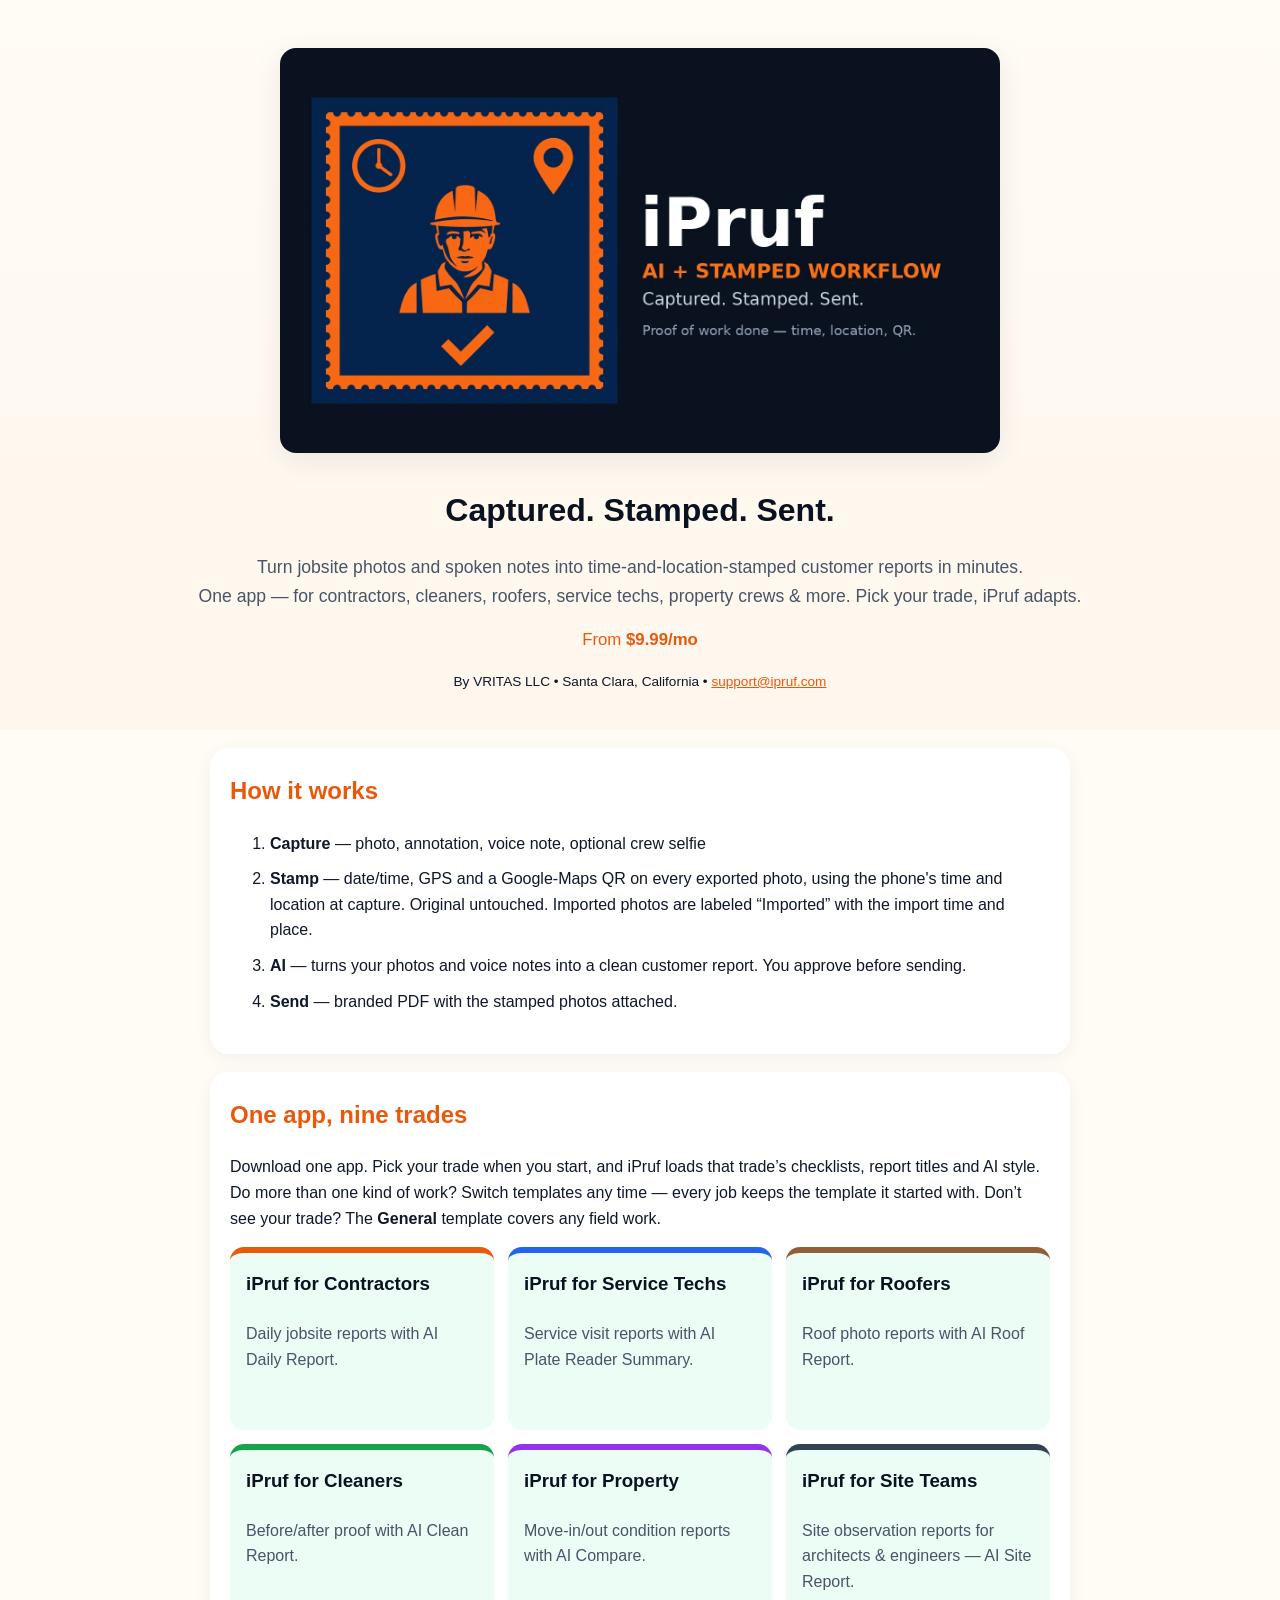
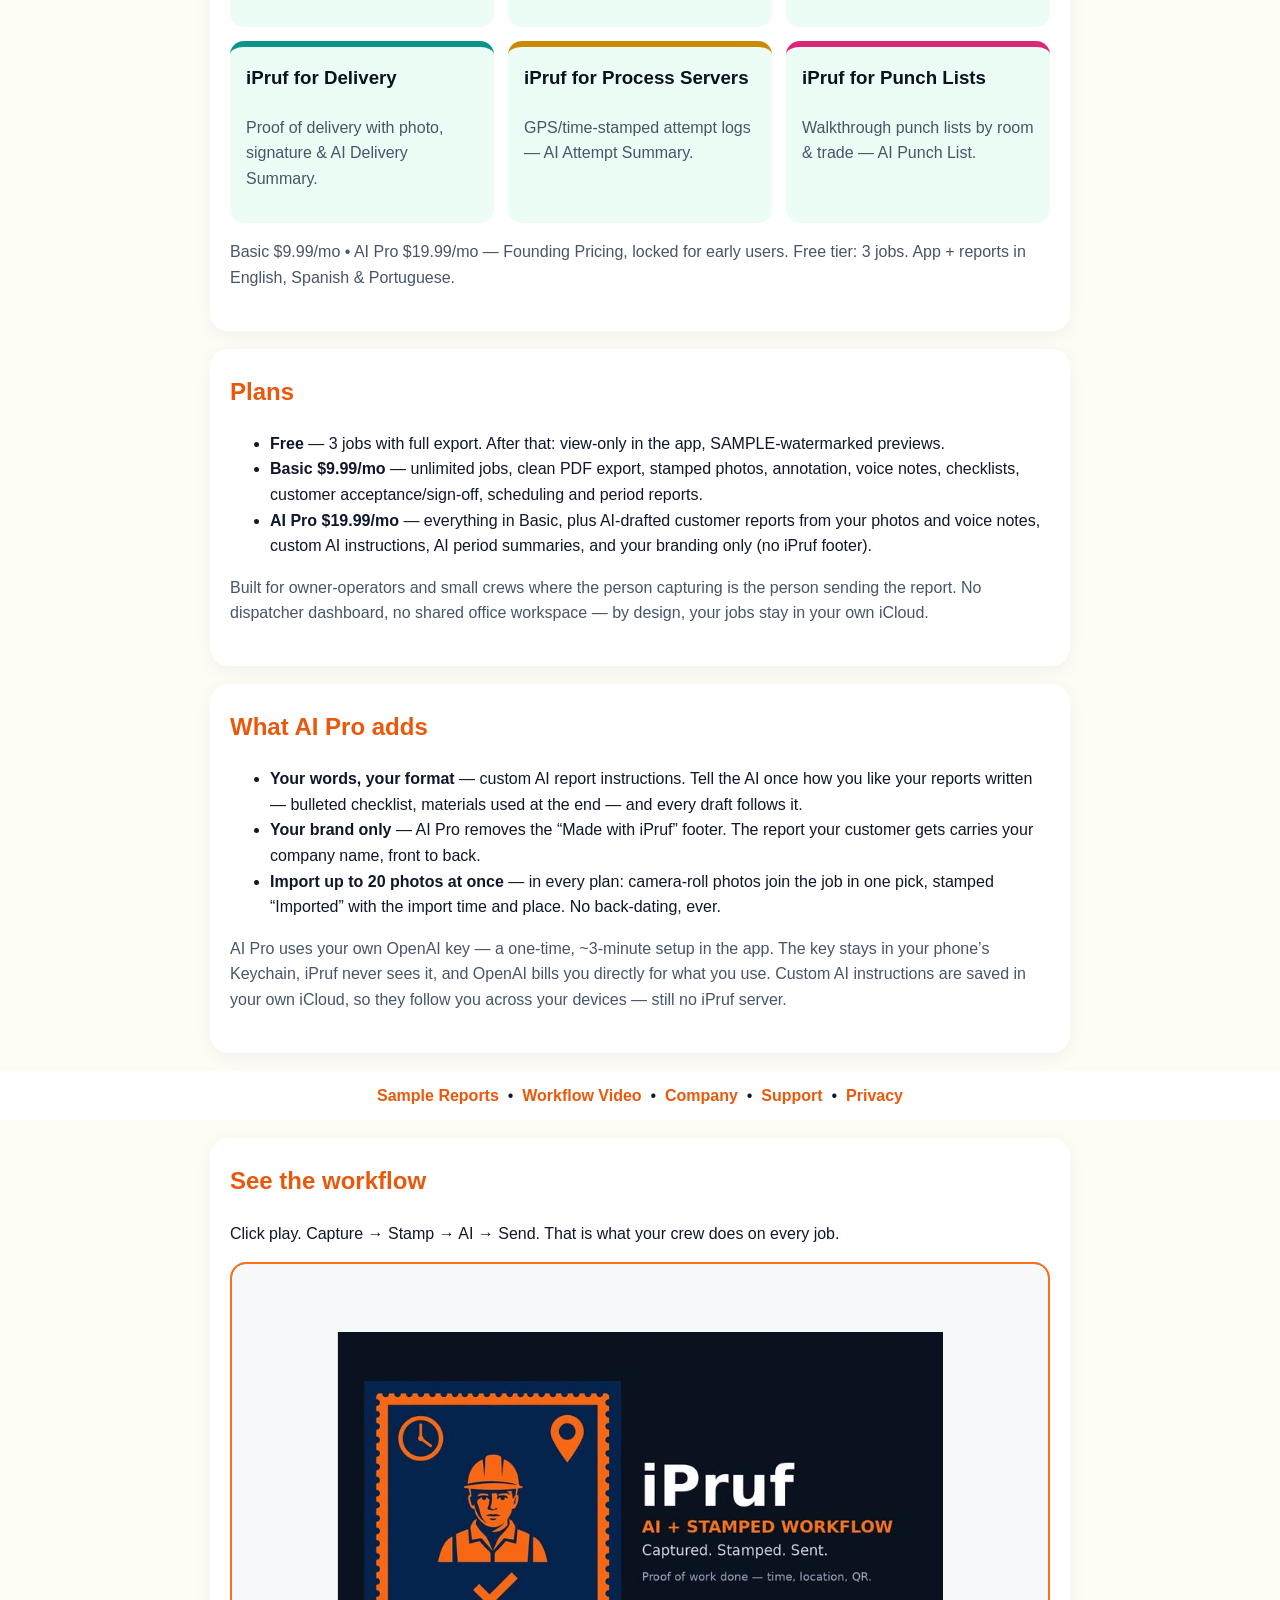
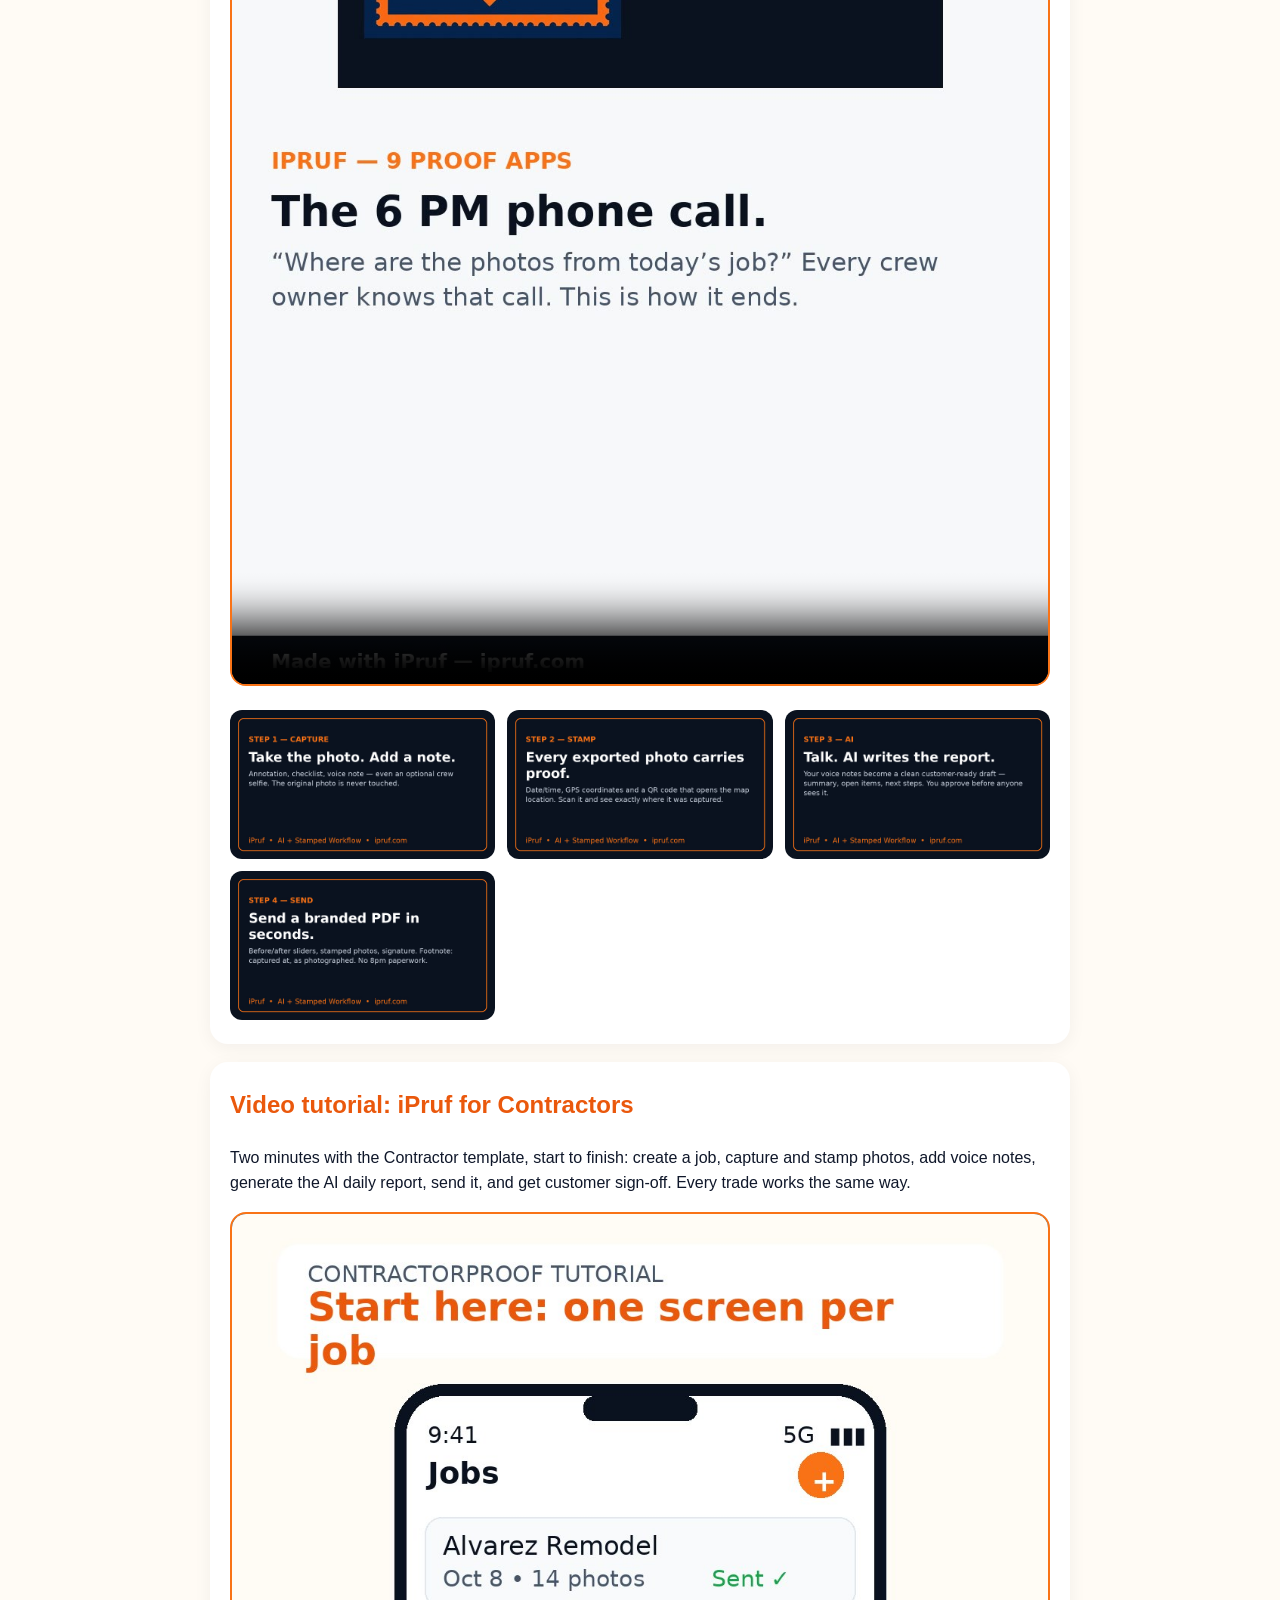
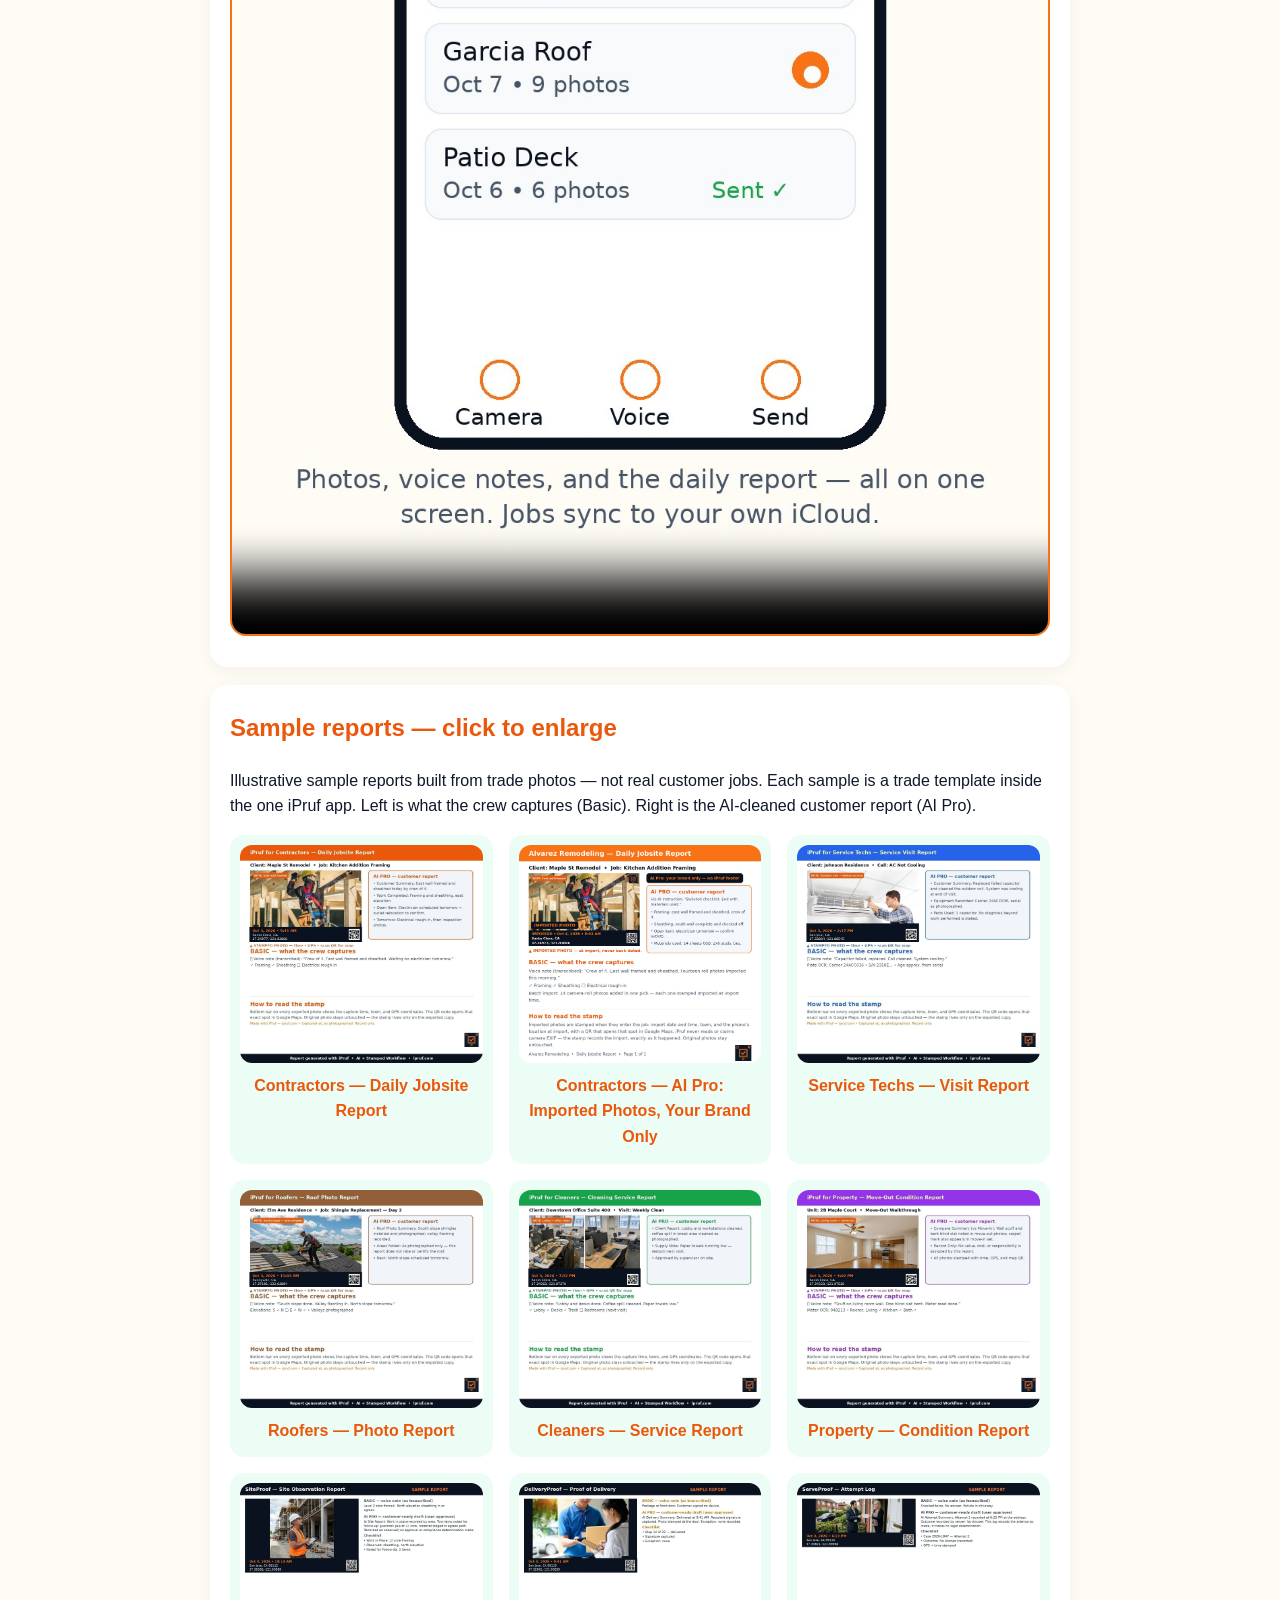
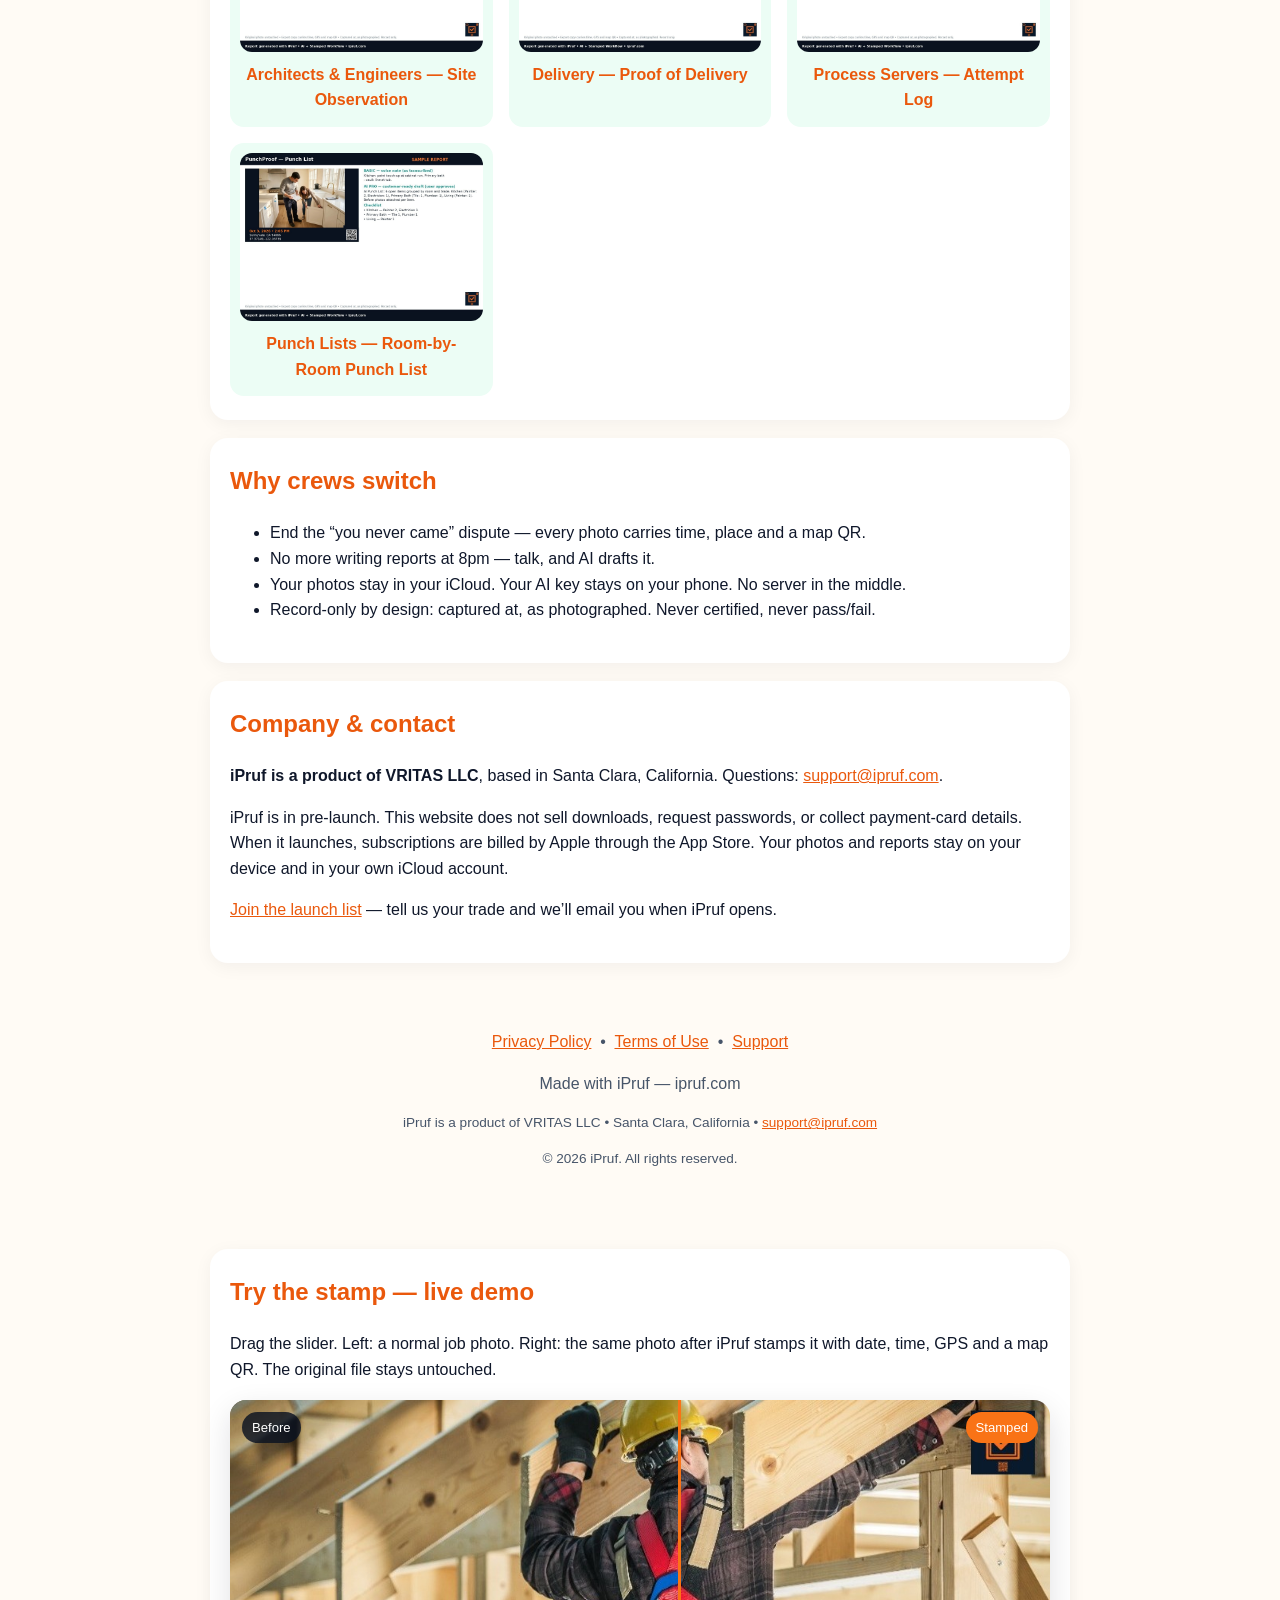
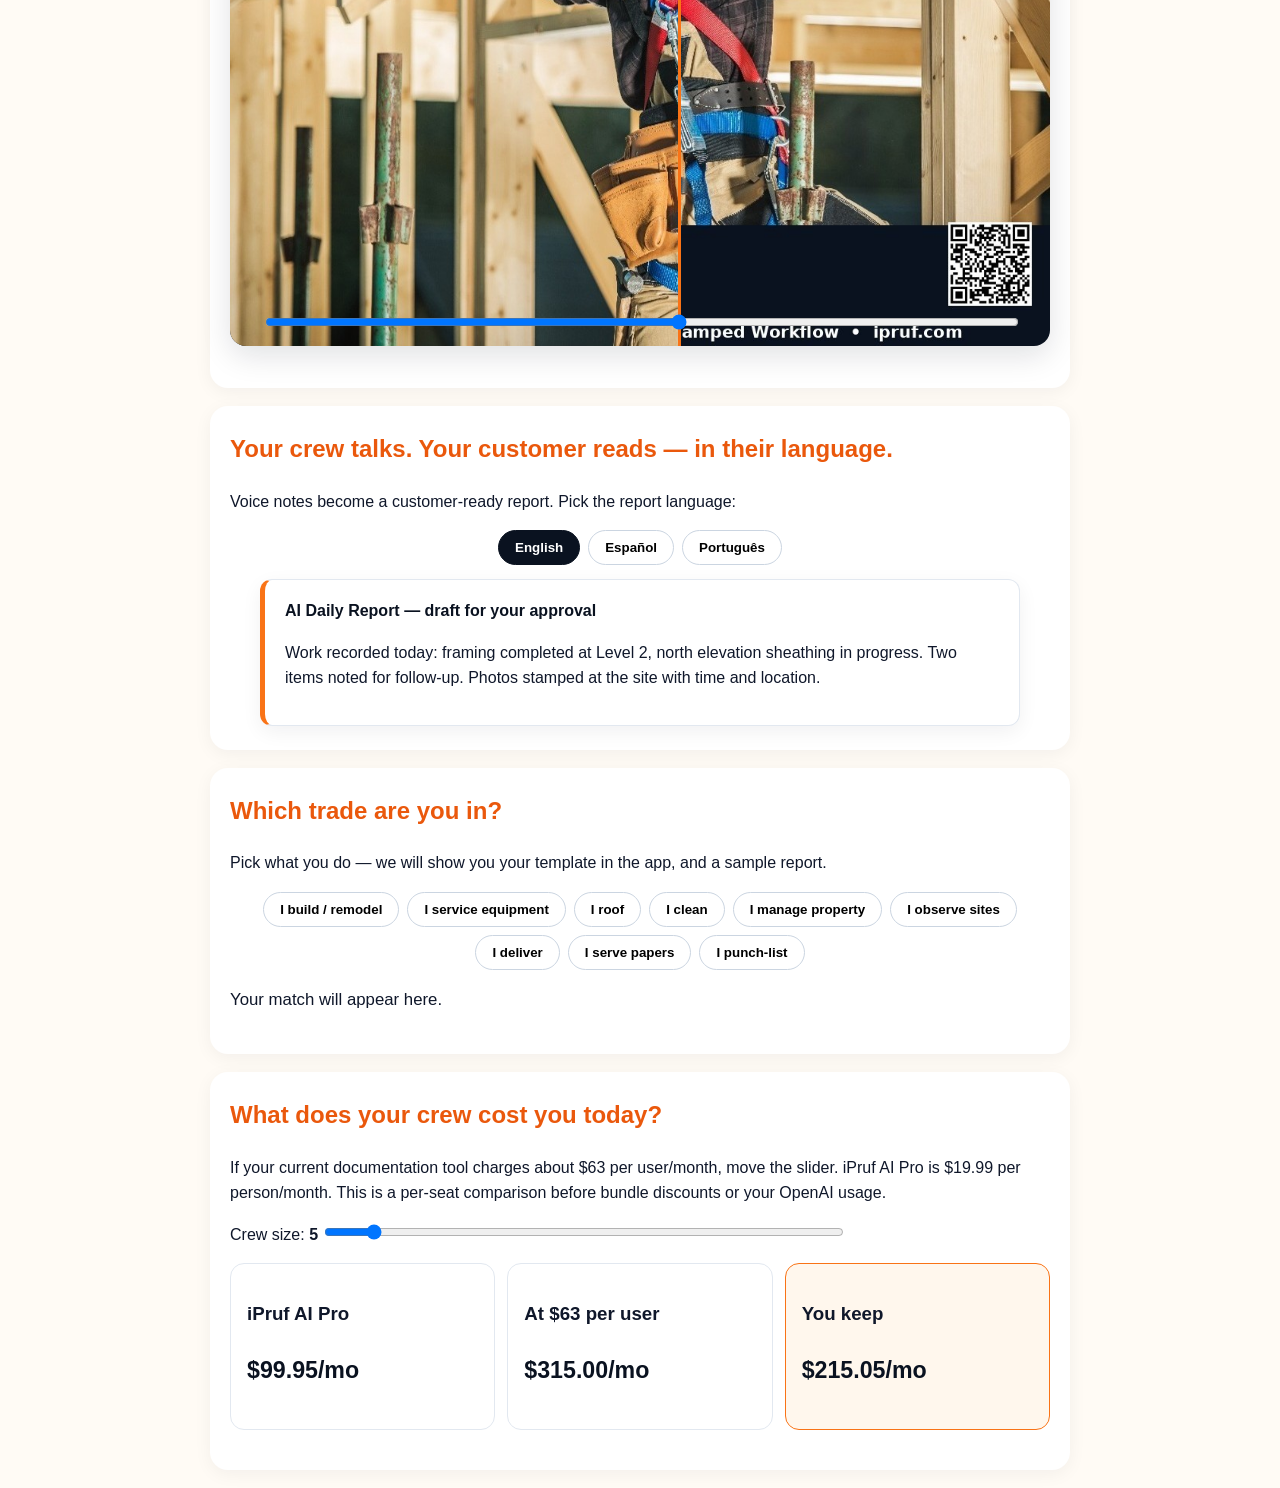
==== commit 9523983c: "Add General template line to trades section" ====
--- a/index.html
+++ b/index.html
@@ -39,7 +39,7 @@
 
 <section>
   <h2>One app, nine trades</h2>
-  <p>Download one app. Pick your trade when you start, and iPruf loads that trade’s checklists, report titles and AI style. Do more than one kind of work? Switch templates any time — every job keeps the template it started with.</p>
+  <p>Download one app. Pick your trade when you start, and iPruf loads that trade’s checklists, report titles and AI style. Do more than one kind of work? Switch templates any time — every job keeps the template it started with. Don’t see your trade? The <strong>General</strong> template covers any field work.</p>
   <div class="apps">
     <div class="app contractor"><h3>iPruf for Contractors</h3><p>Daily jobsite reports with AI Daily Report.</p></div>
     <div class="app service"><h3>iPruf for Service Techs</h3><p>Service visit reports with AI Plate Reader Summary.</p></div>
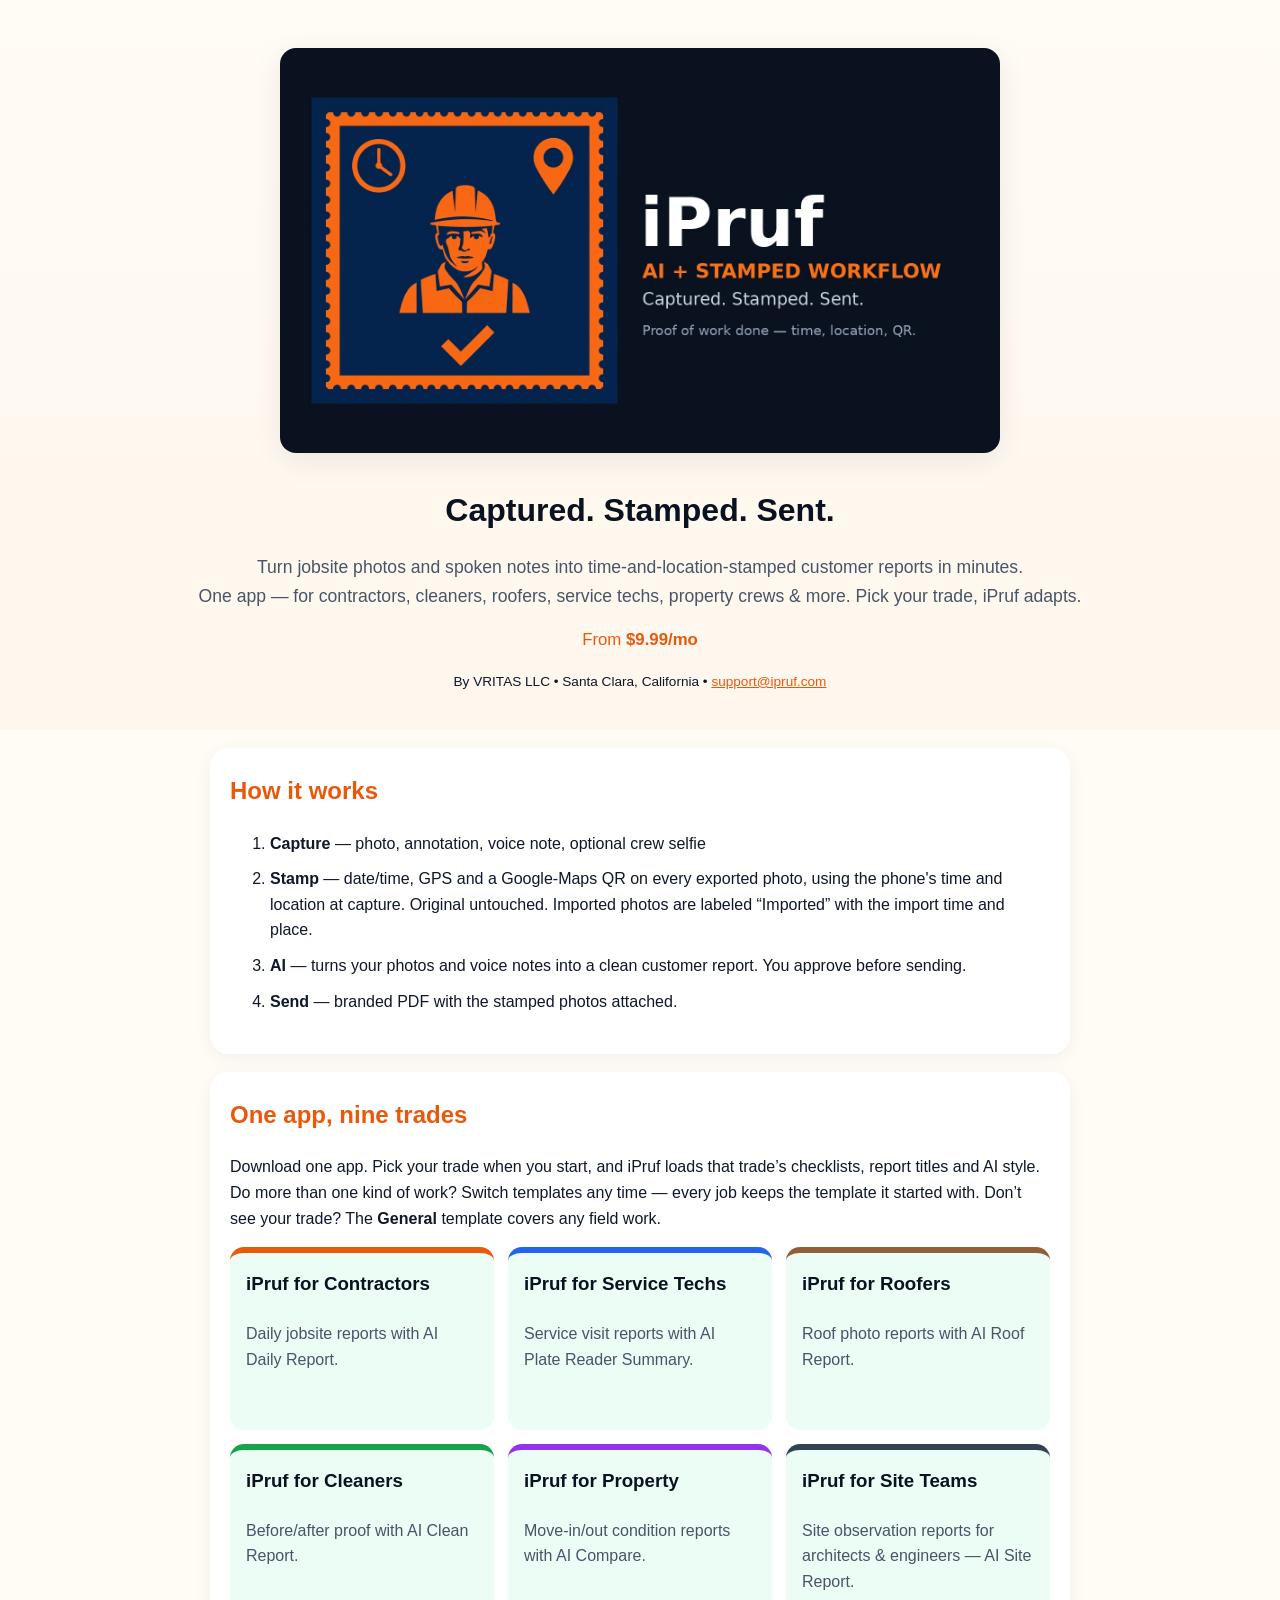
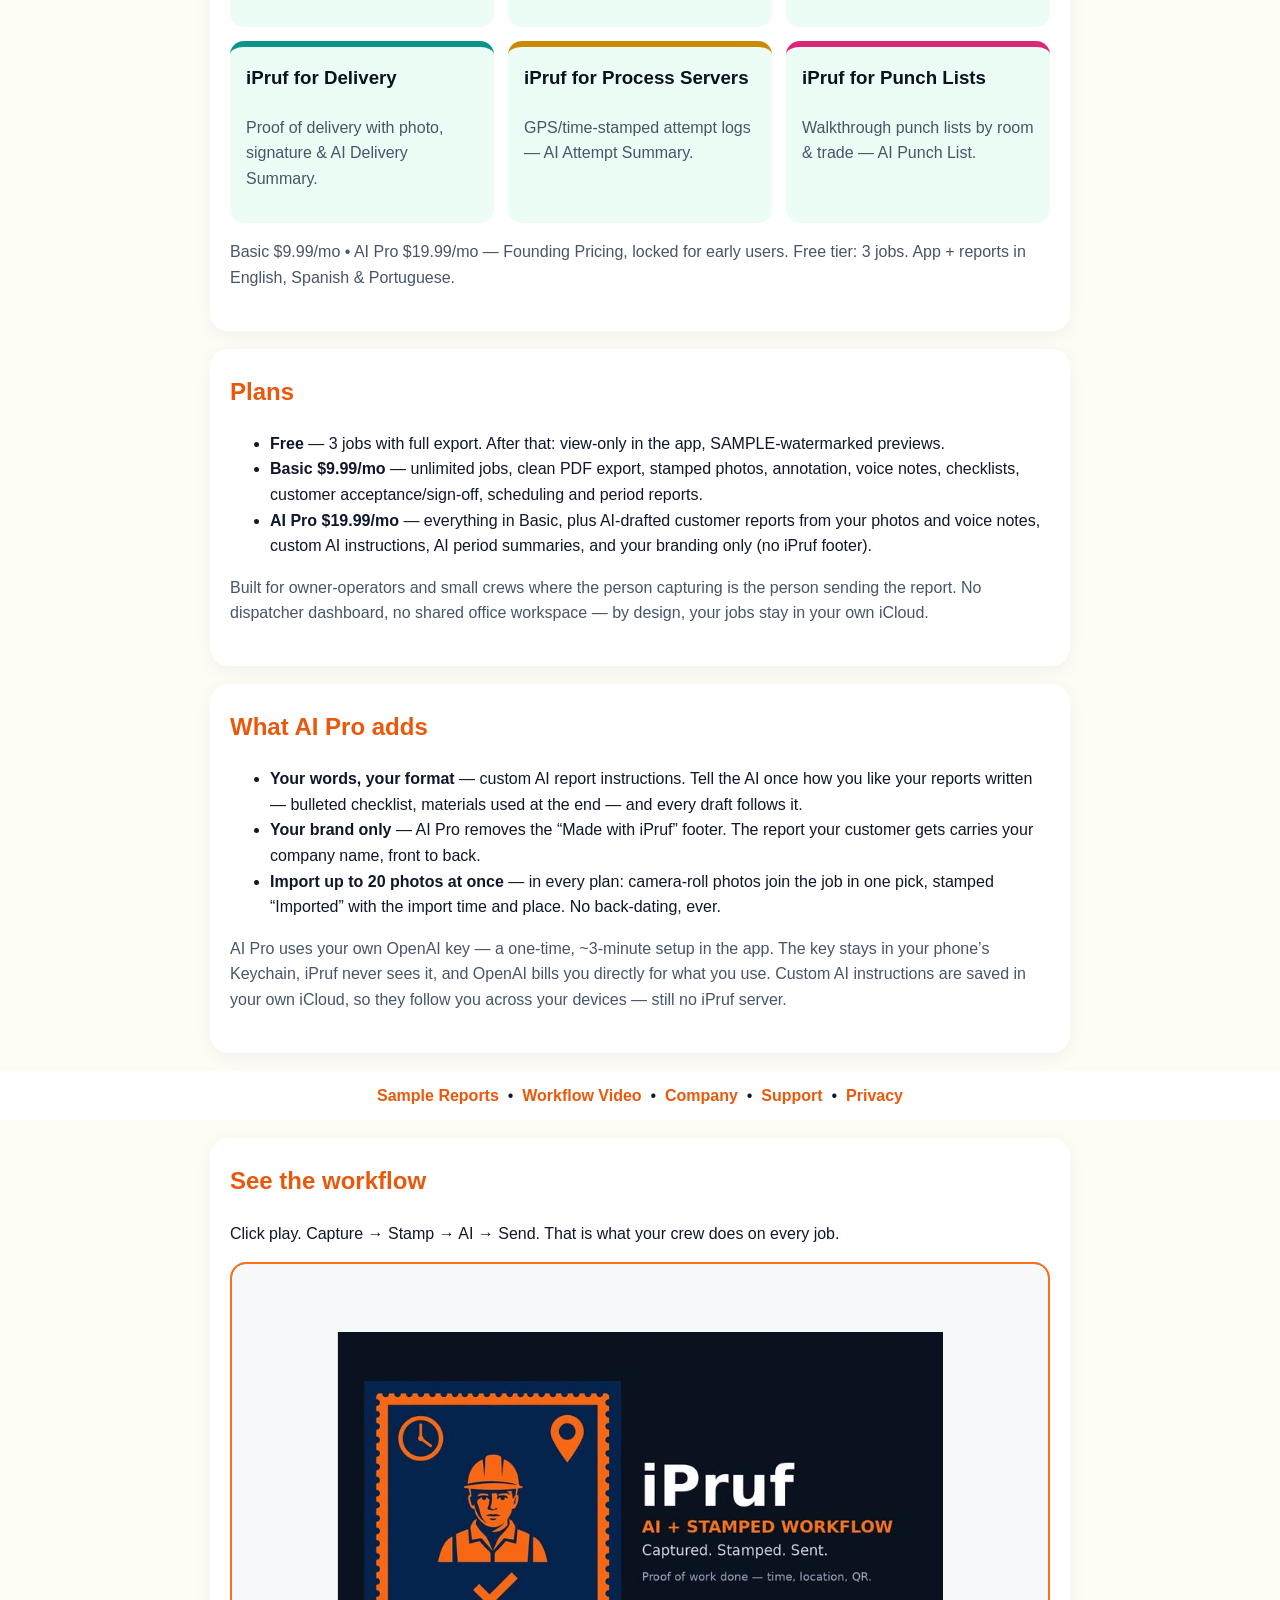
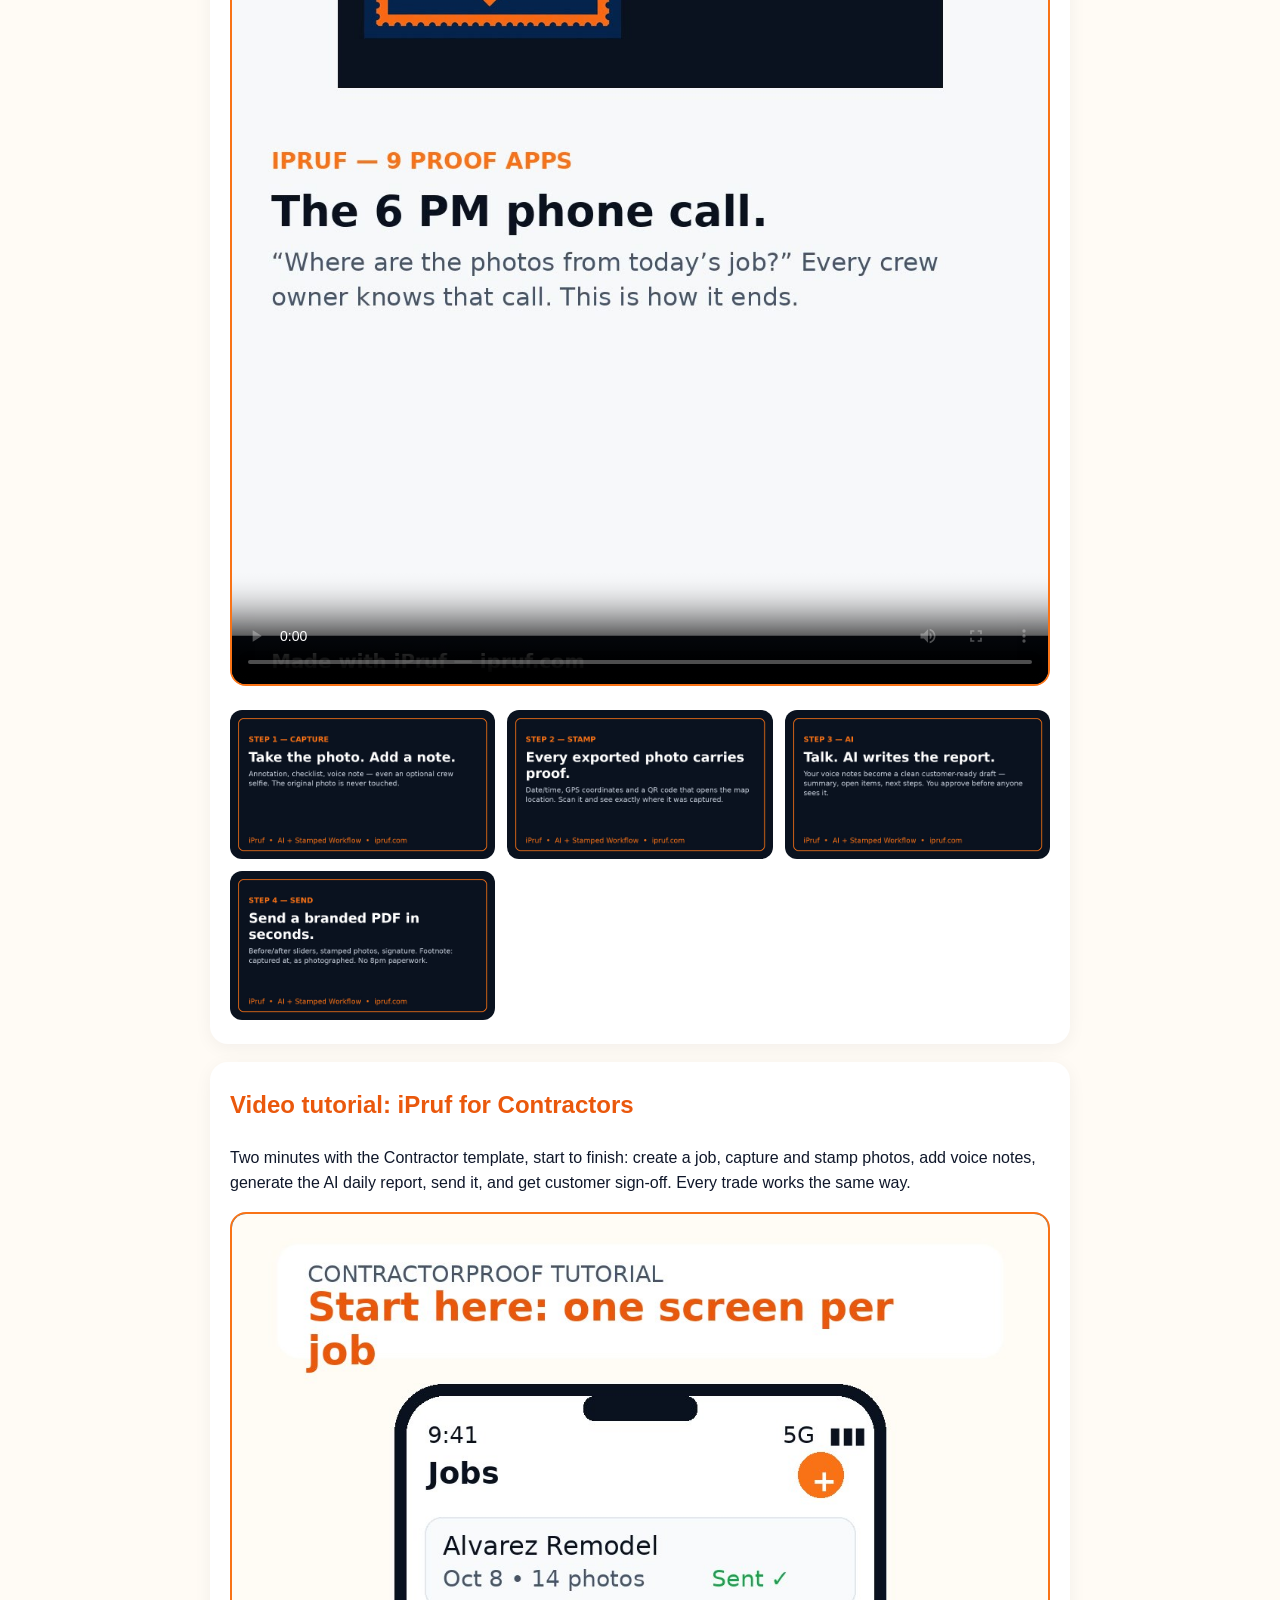
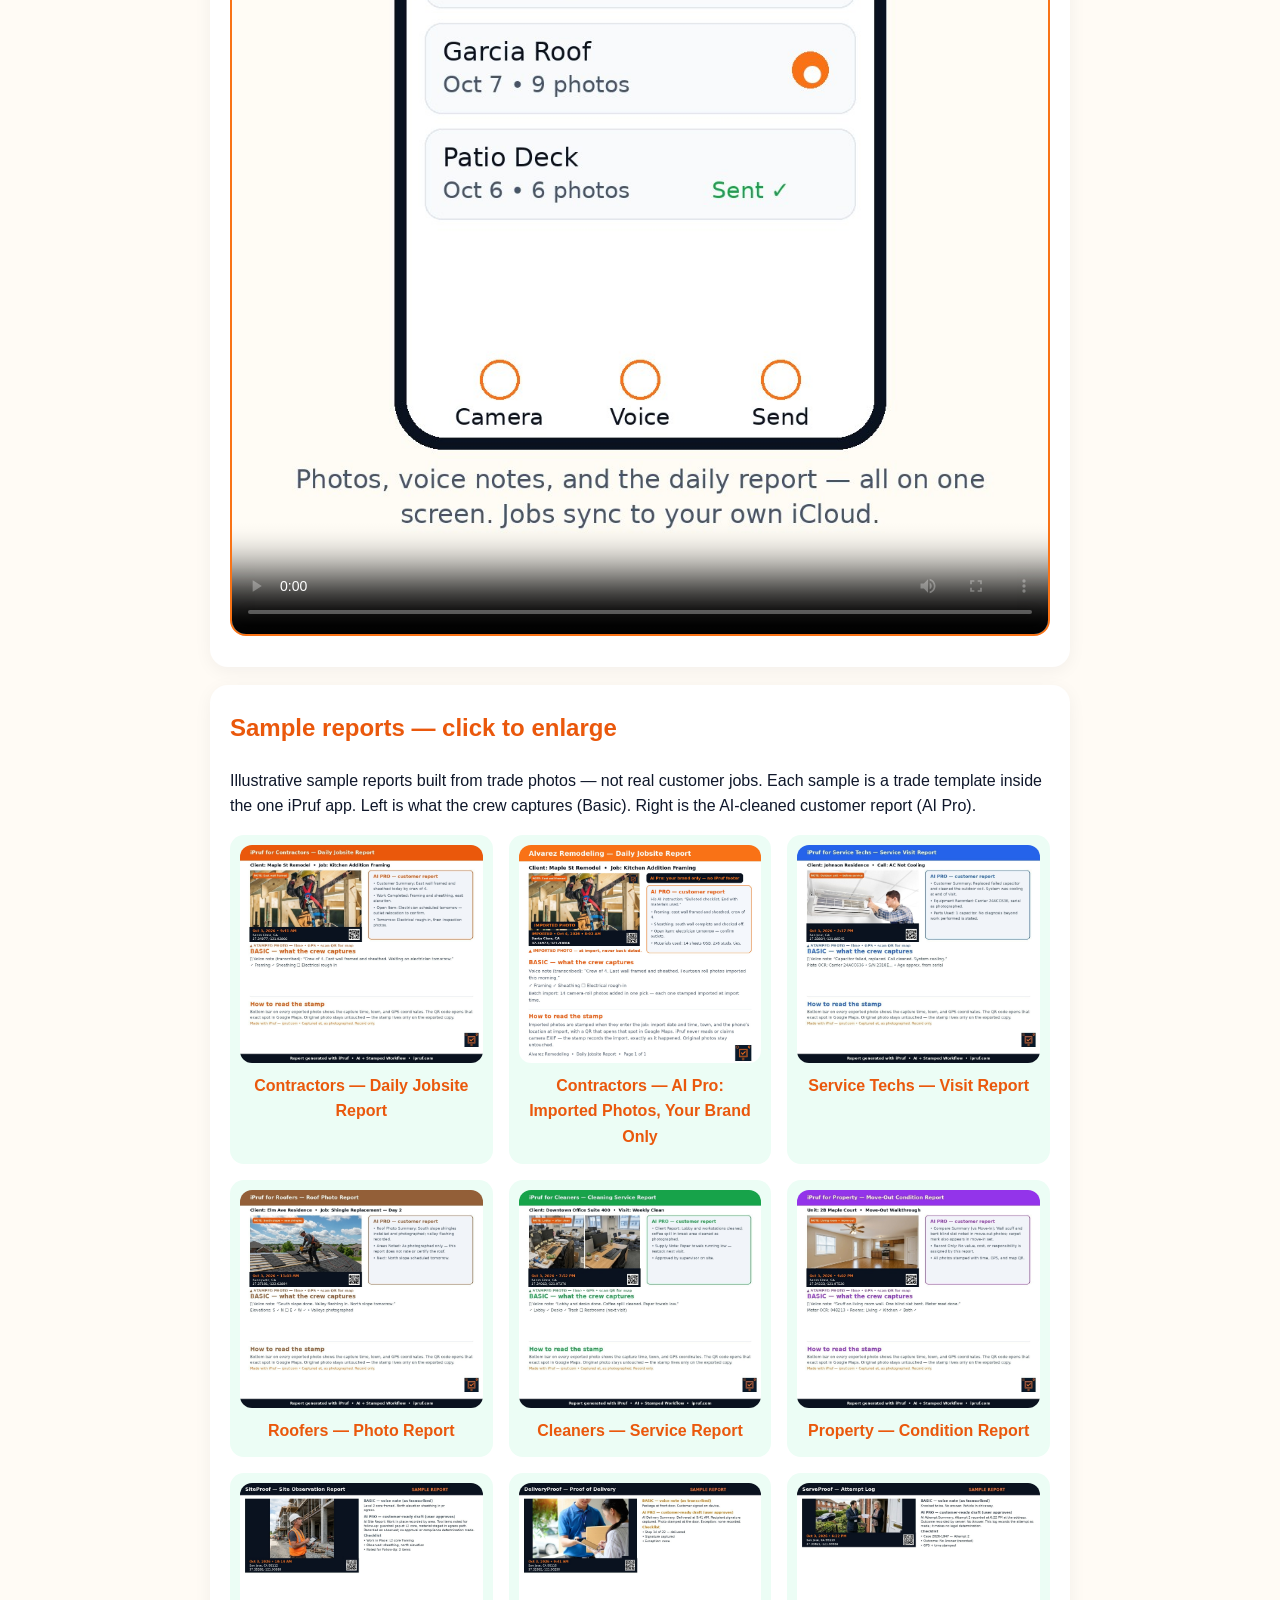
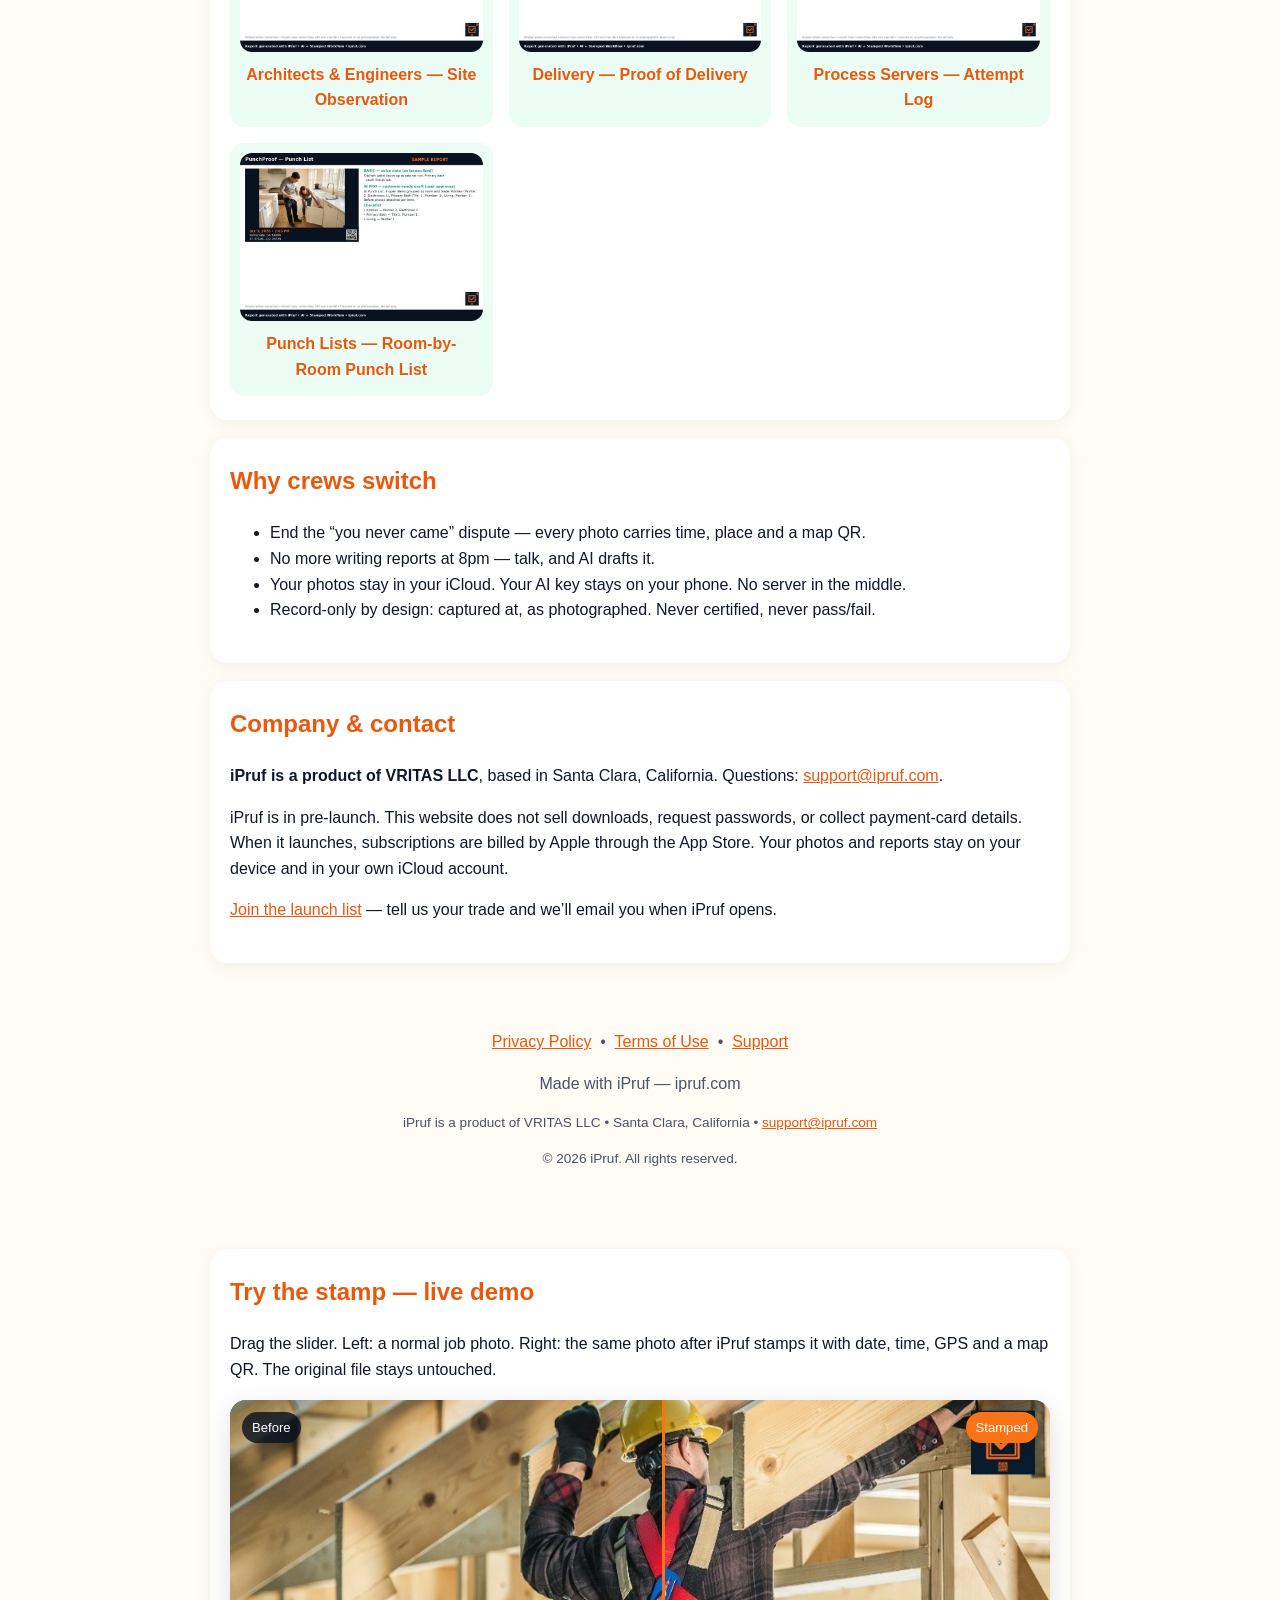
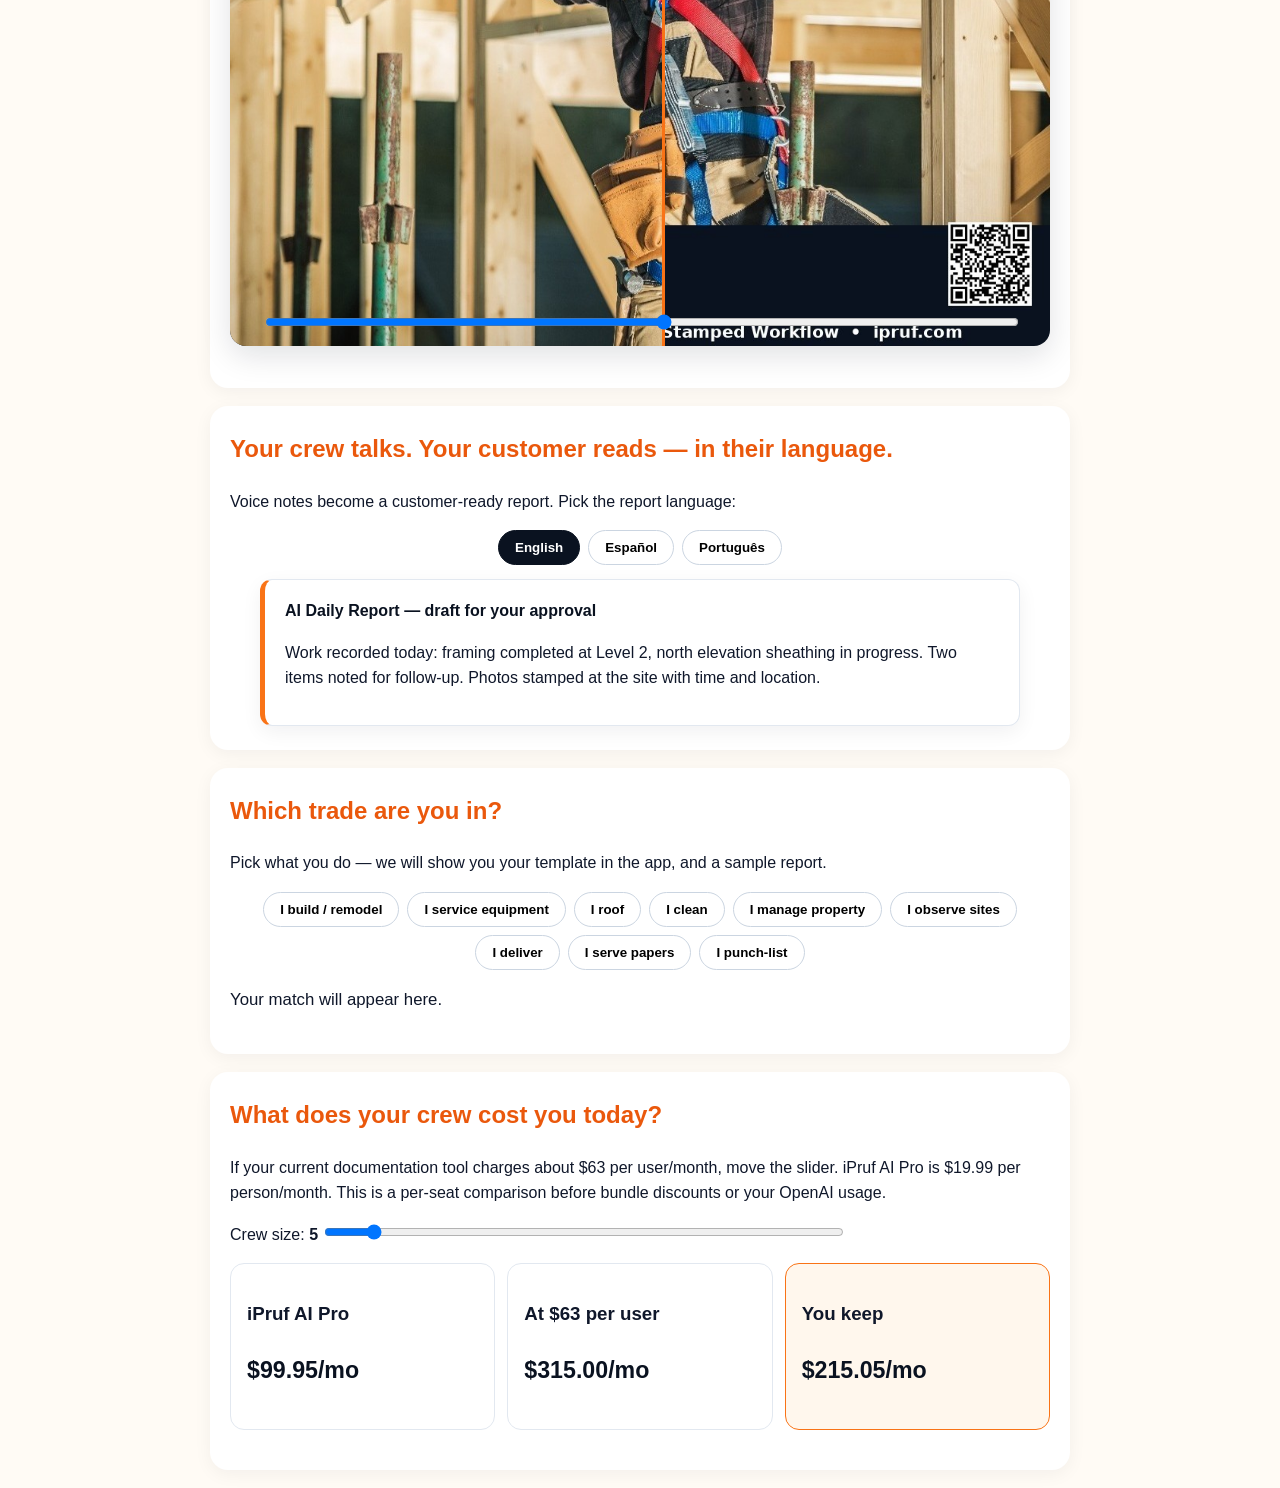
==== commit f875fc1d: "Animate the stamp demo slider: auto-sweep left-right, pauses on grab, respects reduced-motion" ====
--- a/index.html
+++ b/index.html
@@ -201,6 +201,18 @@
 const baRange=document.getElementById('baRange'), baBefore=document.getElementById('baBefore');
 function setBA(){ baBefore.style.width = baRange.value + '%'; }
 baRange.addEventListener('input', setBA); setBA();
+// Auto-play: sweep the slider left and right until the visitor grabs it; resume after a pause.
+const baReduceMotion = window.matchMedia('(prefers-reduced-motion: reduce)').matches;
+let baHoldUntil = 0, baVisible = true;
+['pointerdown','input'].forEach(ev=>baRange.addEventListener(ev, ()=>{ baHoldUntil = Date.now() + 4000; }));
+if ('IntersectionObserver' in window) { new IntersectionObserver(e=>{ baVisible = e[0].isIntersecting; }).observe(baRange); }
+if (!baReduceMotion) { (function baTick(t){
+  if (baVisible && Date.now() > baHoldUntil) {
+    baRange.value = 50 - 42 * Math.cos(t / 1500);
+    setBA();
+  }
+  requestAnimationFrame(baTick);
+})(performance.now()); }
 const reports={
  en:{label:'AI Daily Report — draft for your approval', text:'Work recorded today: framing completed at Level 2, north elevation sheathing in progress. Two items noted for follow-up. Photos stamped at the site with time and location.'},
  es:{label:'Informe diario con IA — borrador para tu aprobación', text:'Trabajo registrado hoy: estructura completada en el Nivel 2, revestimiento de la elevación norte en curso. Dos puntos anotados para seguimiento. Fotos selladas en el sitio con hora y ubicación.'},
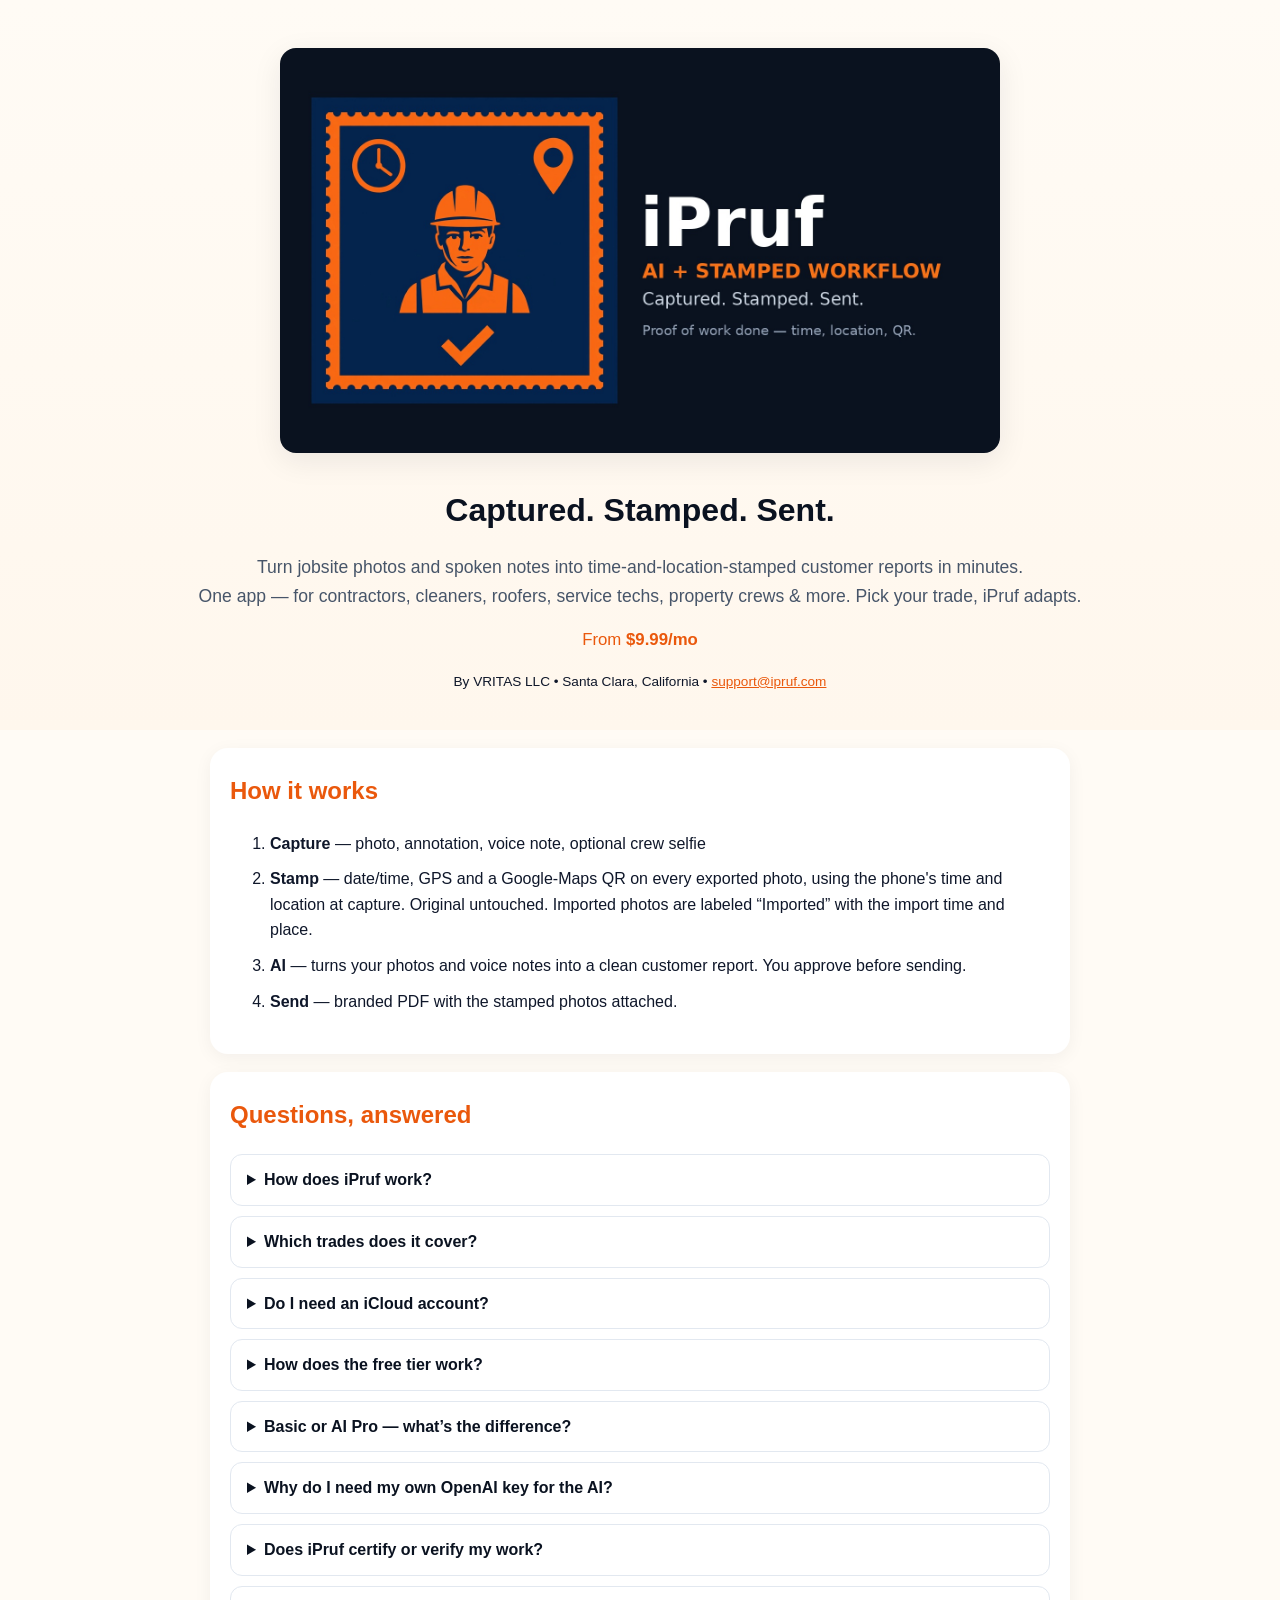
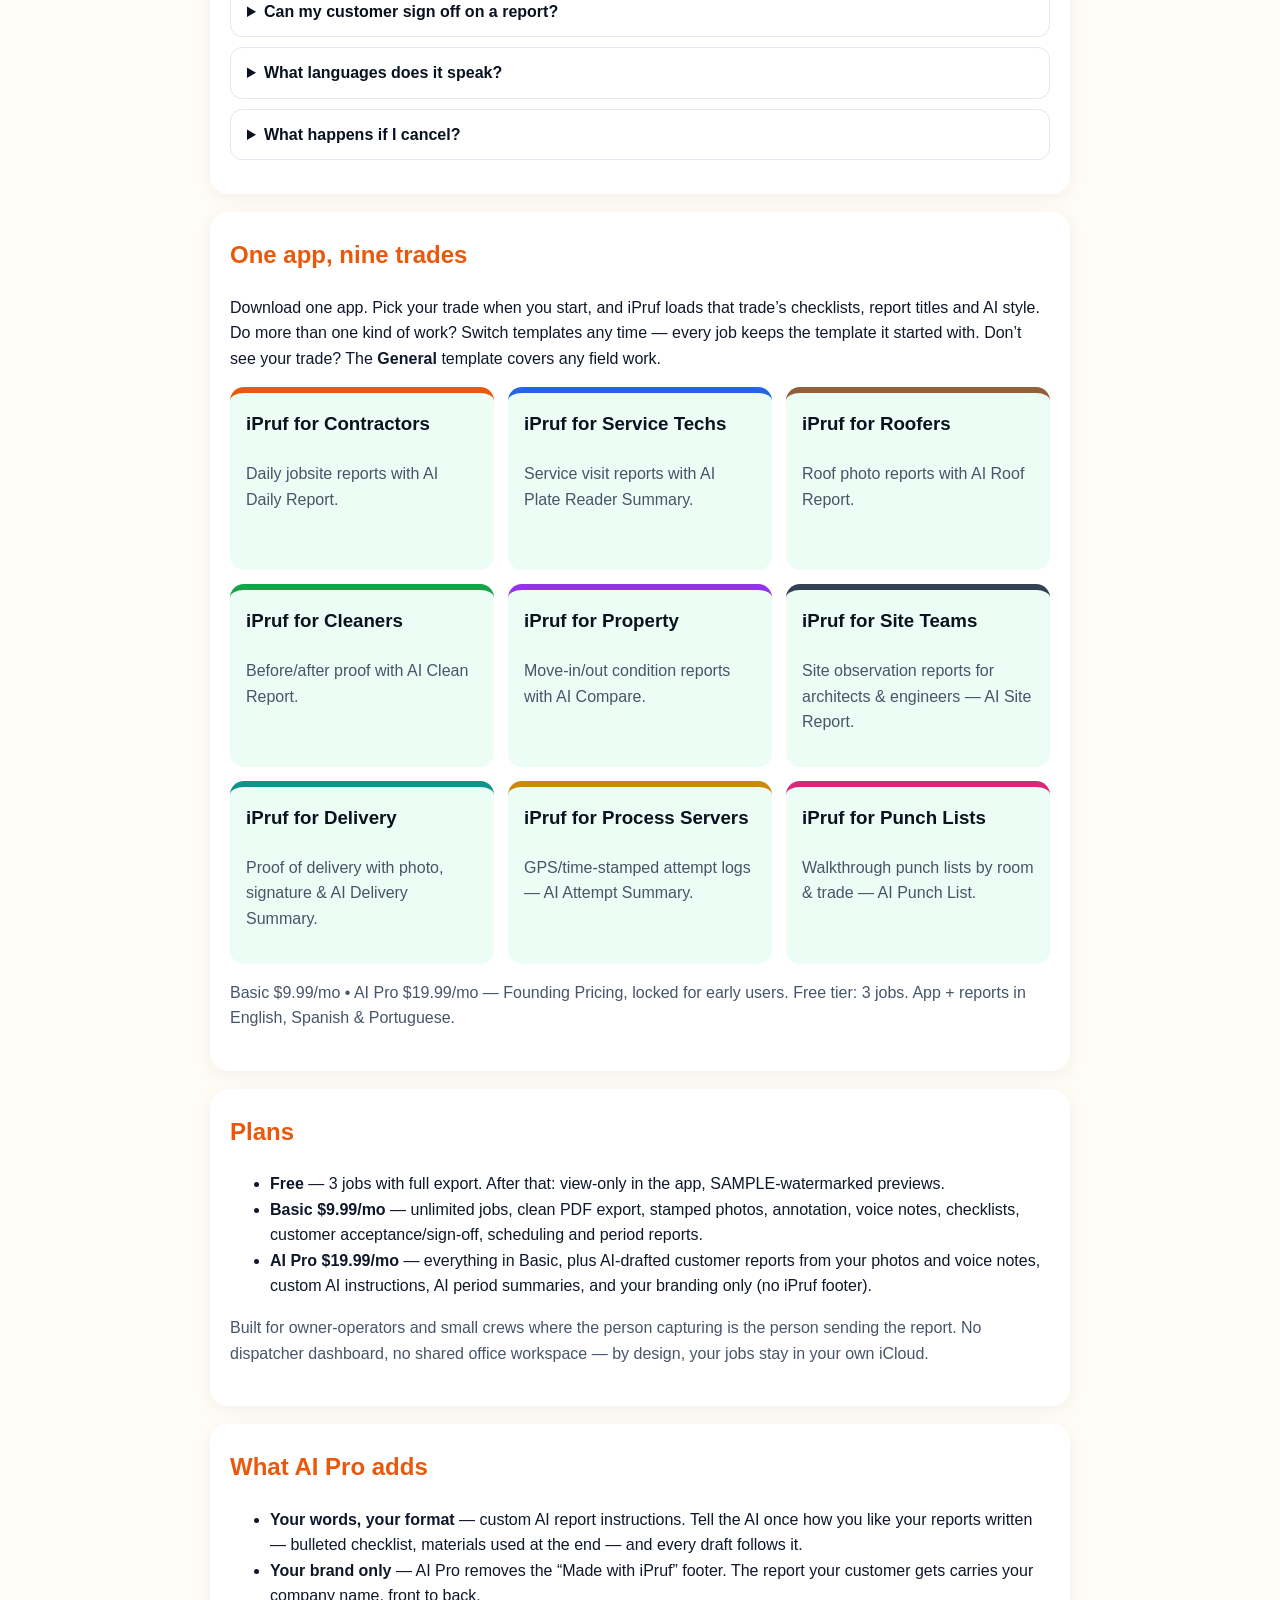
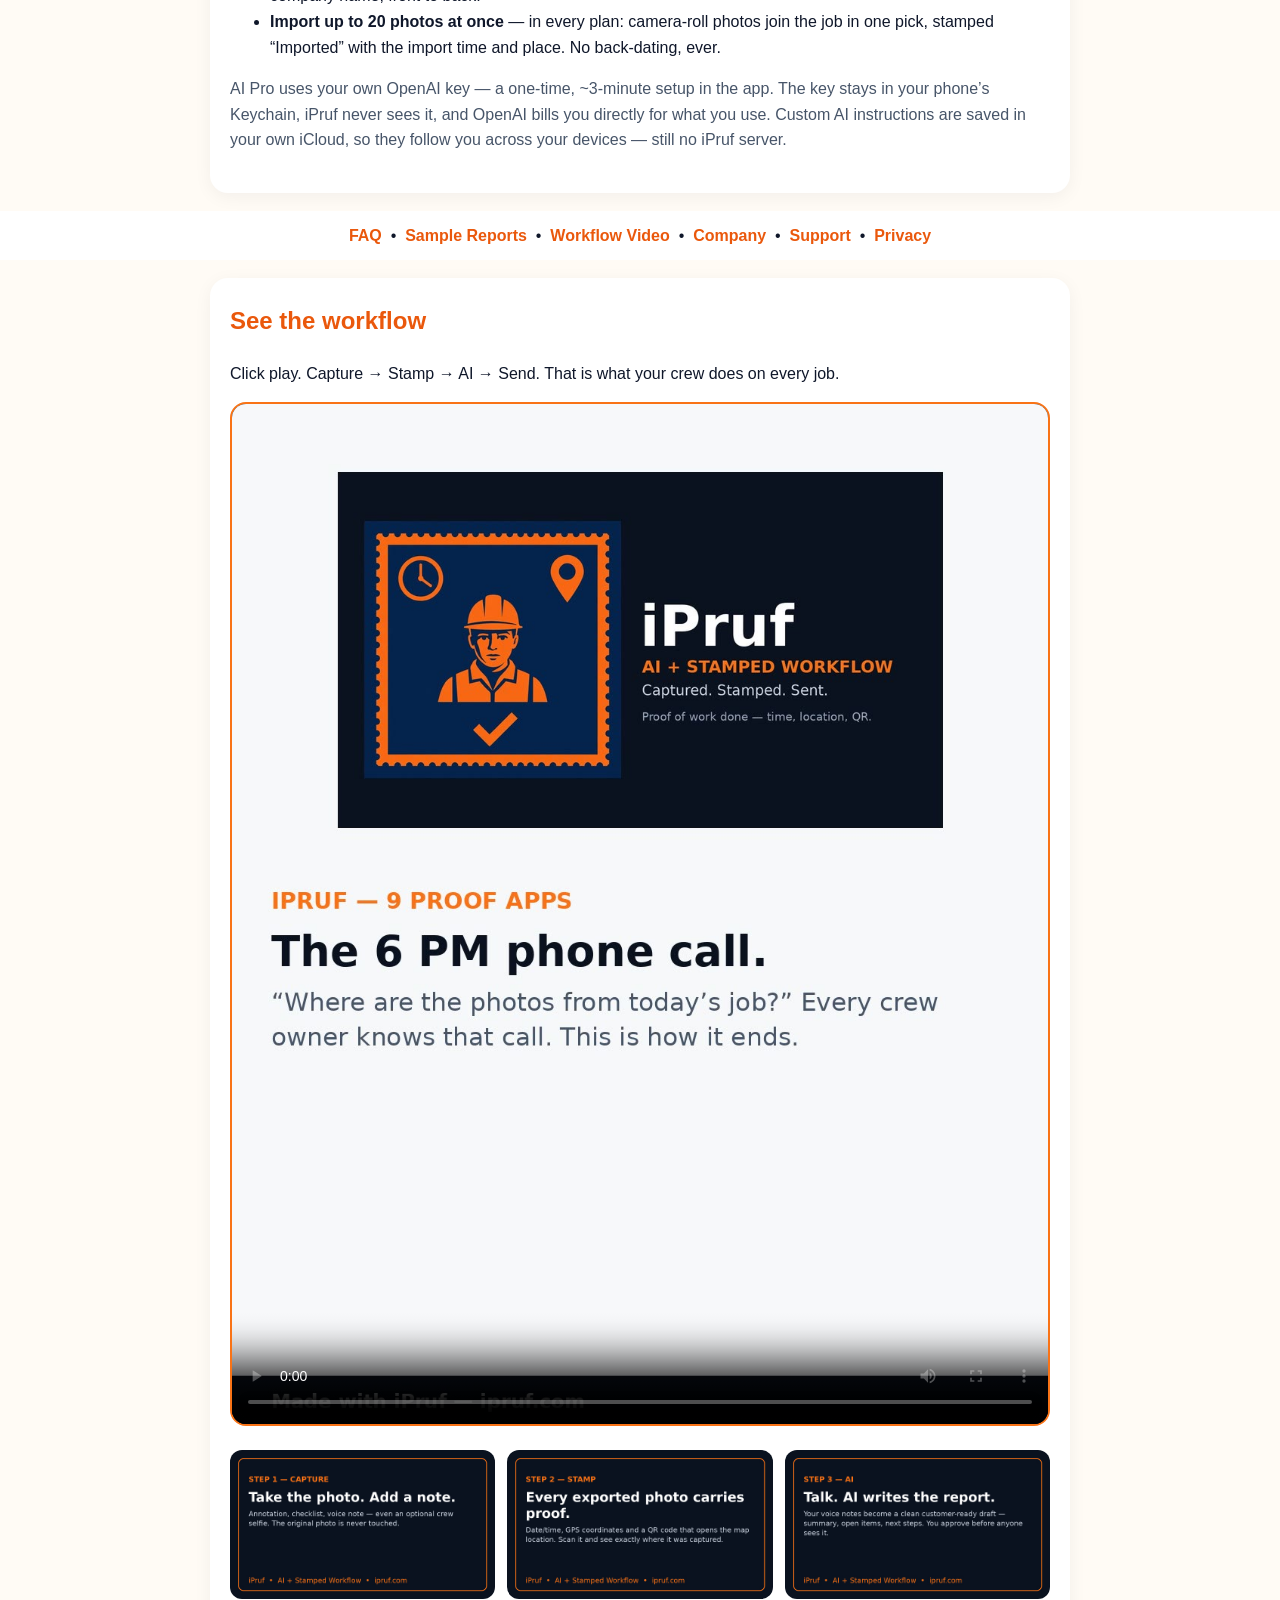
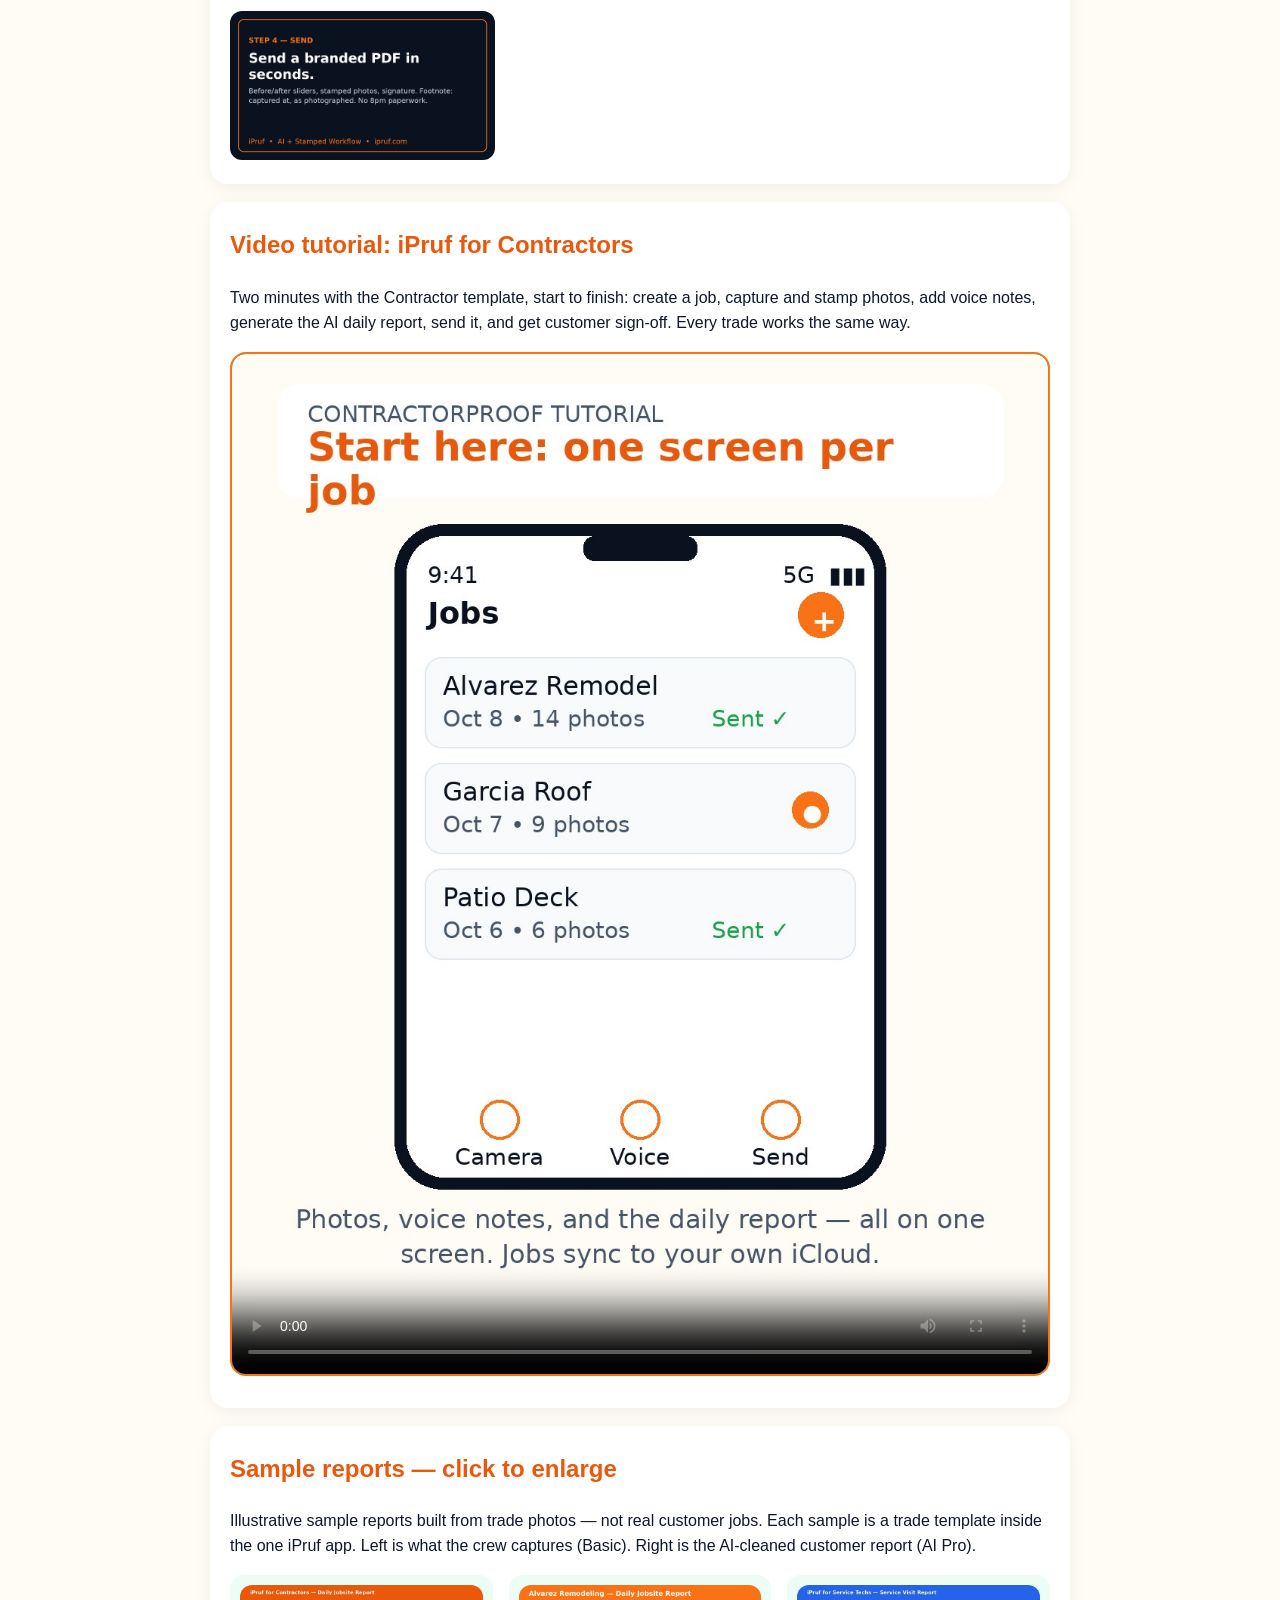
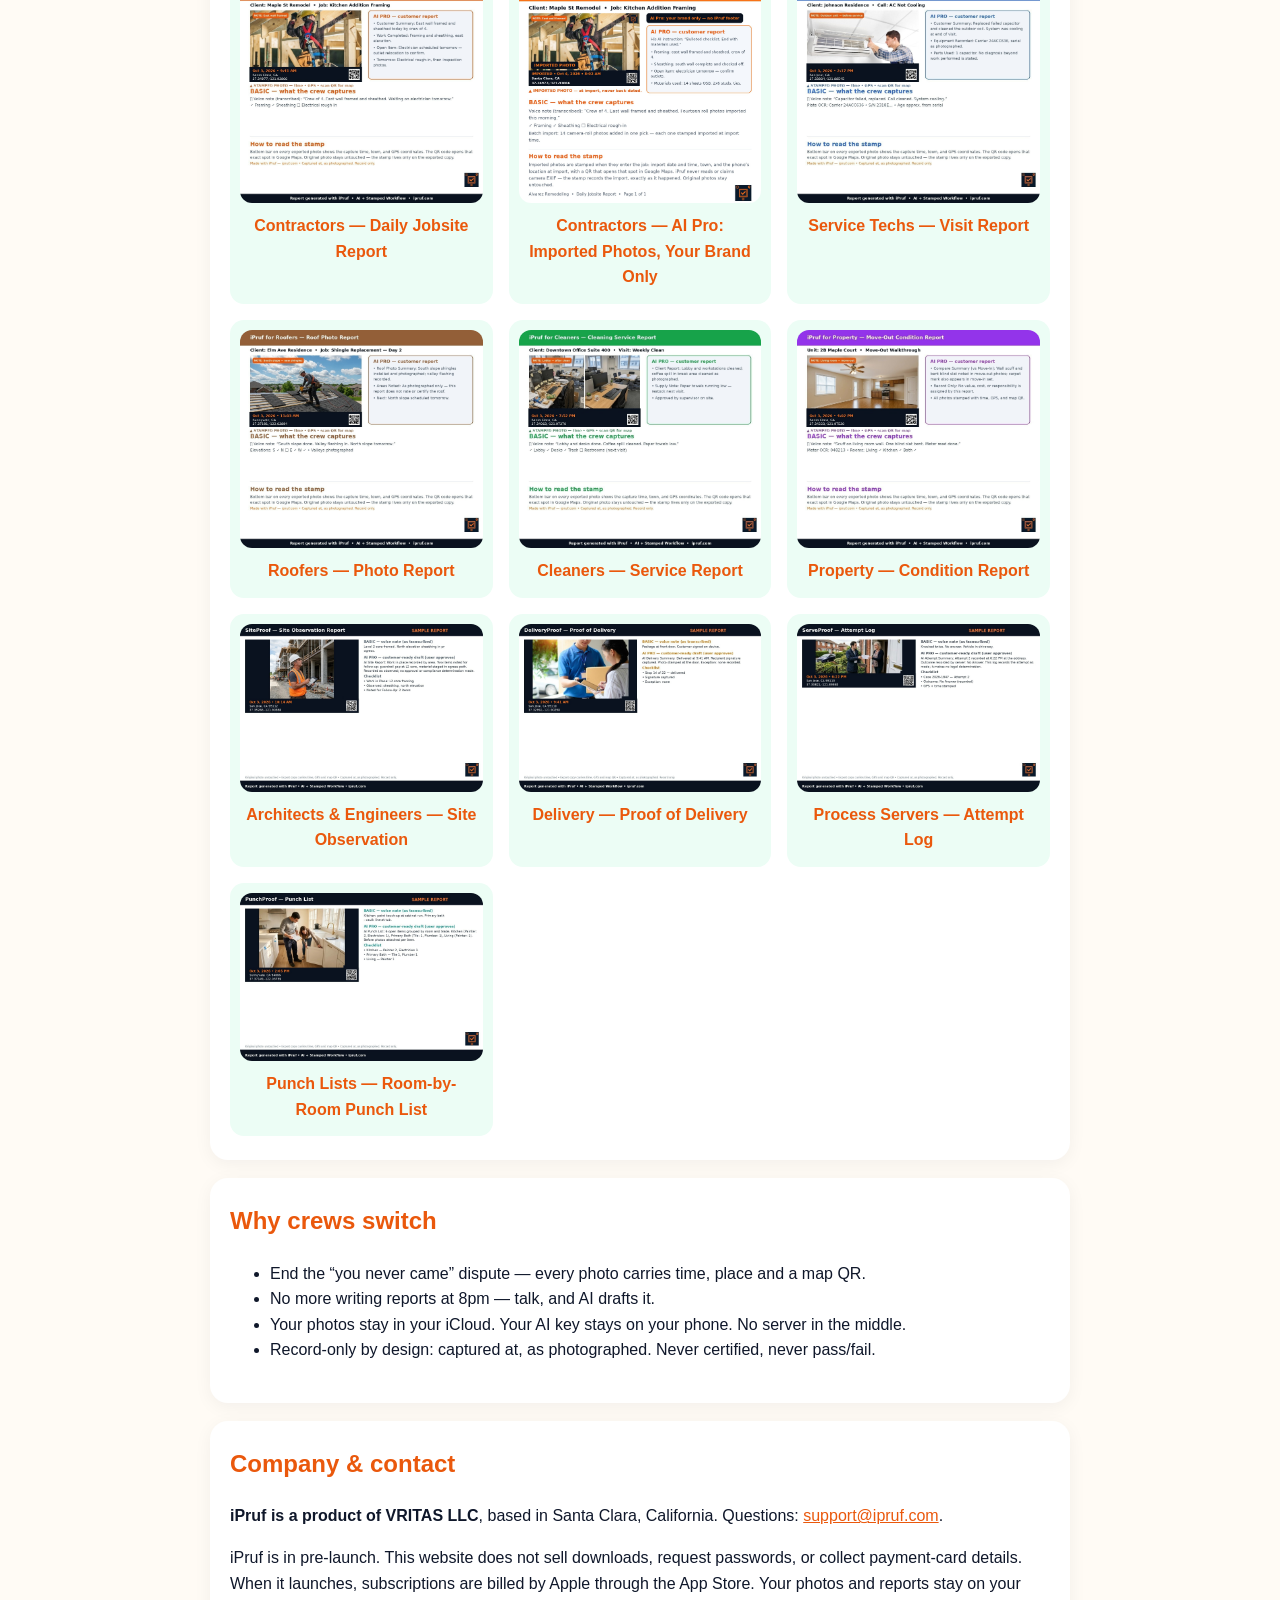
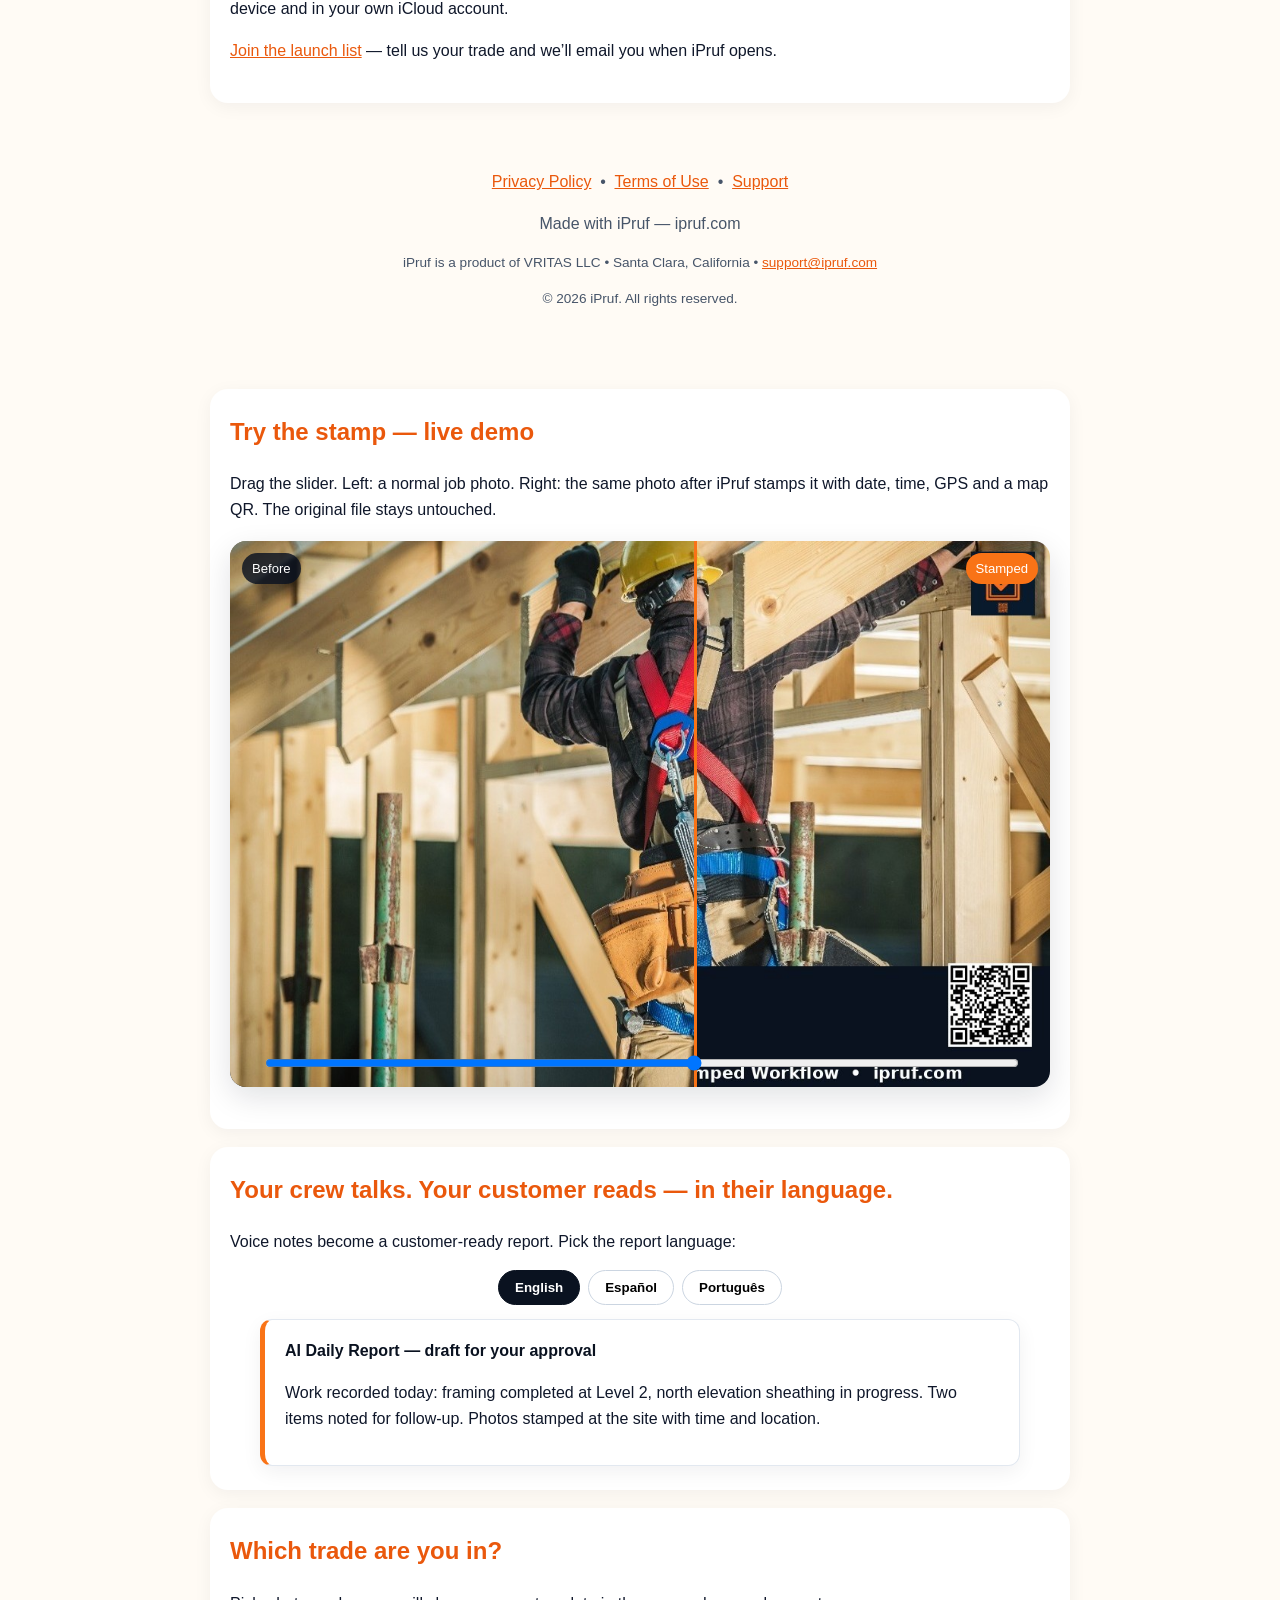
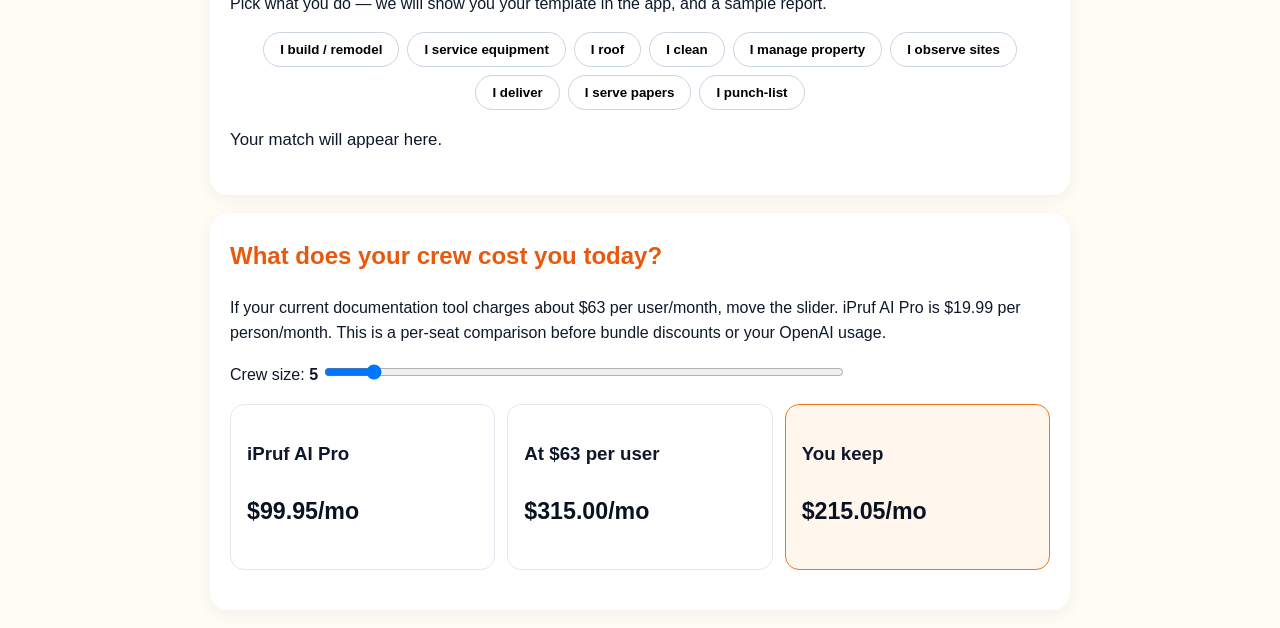
==== commit 519a0605: "Add FAQ section near top of homepage + FAQ nav link" ====
--- a/index.html
+++ b/index.html
@@ -37,6 +37,20 @@
   </ol>
 </section>
 
+<section id="faq" class="faq">
+  <h2>Questions, answered</h2>
+  <details><summary>How does iPruf work?</summary><p>You capture photos and voice notes on the job. iPruf stamps every exported photo with the date, time, GPS location and a Google-Maps QR code — the original photo is never modified. With AI Pro, your notes become a clean customer report that you approve and send as a PDF. Captured. Stamped. Sent.</p></details>
+  <details><summary>Which trades does it cover?</summary><p>Ten templates: Contractors, Service Techs, Roofers, Cleaners, Property, Site Teams, Delivery, Process Servers and Punch Lists — plus a General template for any other field work. Pick yours when you start, switch any time in Settings. Every job keeps the template it started with.</p></details>
+  <details><summary>Do I need an iCloud account?</summary><p>Yes. Your jobs live in your own iCloud account — there is no iPruf server and we never see your photos. iCloud is also what makes the free tier fair: 3 free jobs per Apple ID, and they don’t reset if you delete and reinstall the app.</p></details>
+  <details><summary>How does the free tier work?</summary><p>Your first 3 jobs are full-featured, with clean PDF export. After that you can keep capturing and viewing in the app; exporting waits until you subscribe. And when you subscribe, your free count resets — if you later cancel, you get a fresh 3.</p></details>
+  <details><summary>Basic or AI Pro — what’s the difference?</summary><p><strong>Basic $9.99/mo</strong>: unlimited jobs, stamped photos, annotation, voice notes, checklists, customer sign-off, scheduling and period reports, clean PDFs with a small “Made with iPruf” footer. <strong>AI Pro $19.99/mo</strong> adds AI-drafted reports from your photos and voice notes, your own custom AI instructions, AI period summaries — and reports that carry only your brand, no iPruf footer. Both are Founding Pricing, locked for early users while we grow.</p></details>
+  <details><summary>Why do I need my own OpenAI key for the AI?</summary><p>So your data and your costs stay yours. You add your key once (about 3 minutes — step-by-step on the Support page). It stays in your phone’s Keychain, iPruf never sees it, and OpenAI bills you directly, only for what you use. Nothing is sent to AI without your consent.</p></details>
+  <details><summary>Does iPruf certify or verify my work?</summary><p>No — by design. iPruf records what was captured, when and where. It never issues pass/fail judgments, certifications or valuations. Your customer gets a clear, time-stamped record — not a verdict.</p></details>
+  <details><summary>Can my customer sign off on a report?</summary><p>Yes. They can review and sign on your phone, or confirm later with the approval code that travels with the report. The record reads “Customer acknowledged receipt of this report” — a receipt record that settles most “I never got it” disputes.</p></details>
+  <details><summary>What languages does it speak?</summary><p>English, Spanish and Portuguese — and the three are independent: app screens, voice-note transcription and the report language are each set separately. Your crew can work in Spanish and send the customer an English report.</p></details>
+  <details><summary>What happens if I cancel?</summary><p>Nothing is deleted and nothing is held hostage — your jobs stay in your iCloud. Resubscribe any time and you pick up right where you left off.</p></details>
+</section>
+
 <section>
   <h2>One app, nine trades</h2>
   <p>Download one app. Pick your trade when you start, and iPruf loads that trade’s checklists, report titles and AI style. Do more than one kind of work? Switch templates any time — every job keeps the template it started with. Don’t see your trade? The <strong>General</strong> template covers any field work.</p>
@@ -76,7 +90,7 @@
 
 
 <nav class="topnav">
-  <a href="#samples">Sample Reports</a> &nbsp;•&nbsp; <a href="#workflow">Workflow Video</a> &nbsp;•&nbsp; <a href="#company">Company</a> &nbsp;•&nbsp; <a href="support.html">Support</a> &nbsp;•&nbsp; <a href="ipruf-privacy-policy.html">Privacy</a>
+  <a href="#faq">FAQ</a> &nbsp;•&nbsp; <a href="#samples">Sample Reports</a> &nbsp;•&nbsp; <a href="#workflow">Workflow Video</a> &nbsp;•&nbsp; <a href="#company">Company</a> &nbsp;•&nbsp; <a href="support.html">Support</a> &nbsp;•&nbsp; <a href="ipruf-privacy-policy.html">Privacy</a>
 </nav>
 
 <section id="workflow">
--- a/style.css
+++ b/style.css
@@ -60,3 +60,8 @@
 
 /* Missing card accents for Tier-1 apps */
 .site{border-top:6px solid #334155}.delivery{border-top:6px solid #0D9488}.serve{border-top:6px solid #CA8A04}.punch{border-top:6px solid #DB2777}
+
+/* FAQ */
+.faq details{background:#fff;border:1px solid #E2E8F0;border-radius:12px;padding:12px 16px;margin:10px 0}
+.faq summary{cursor:pointer;font-weight:700;color:var(--ink)}
+.faq details p{margin:8px 0 2px;color:#334155}
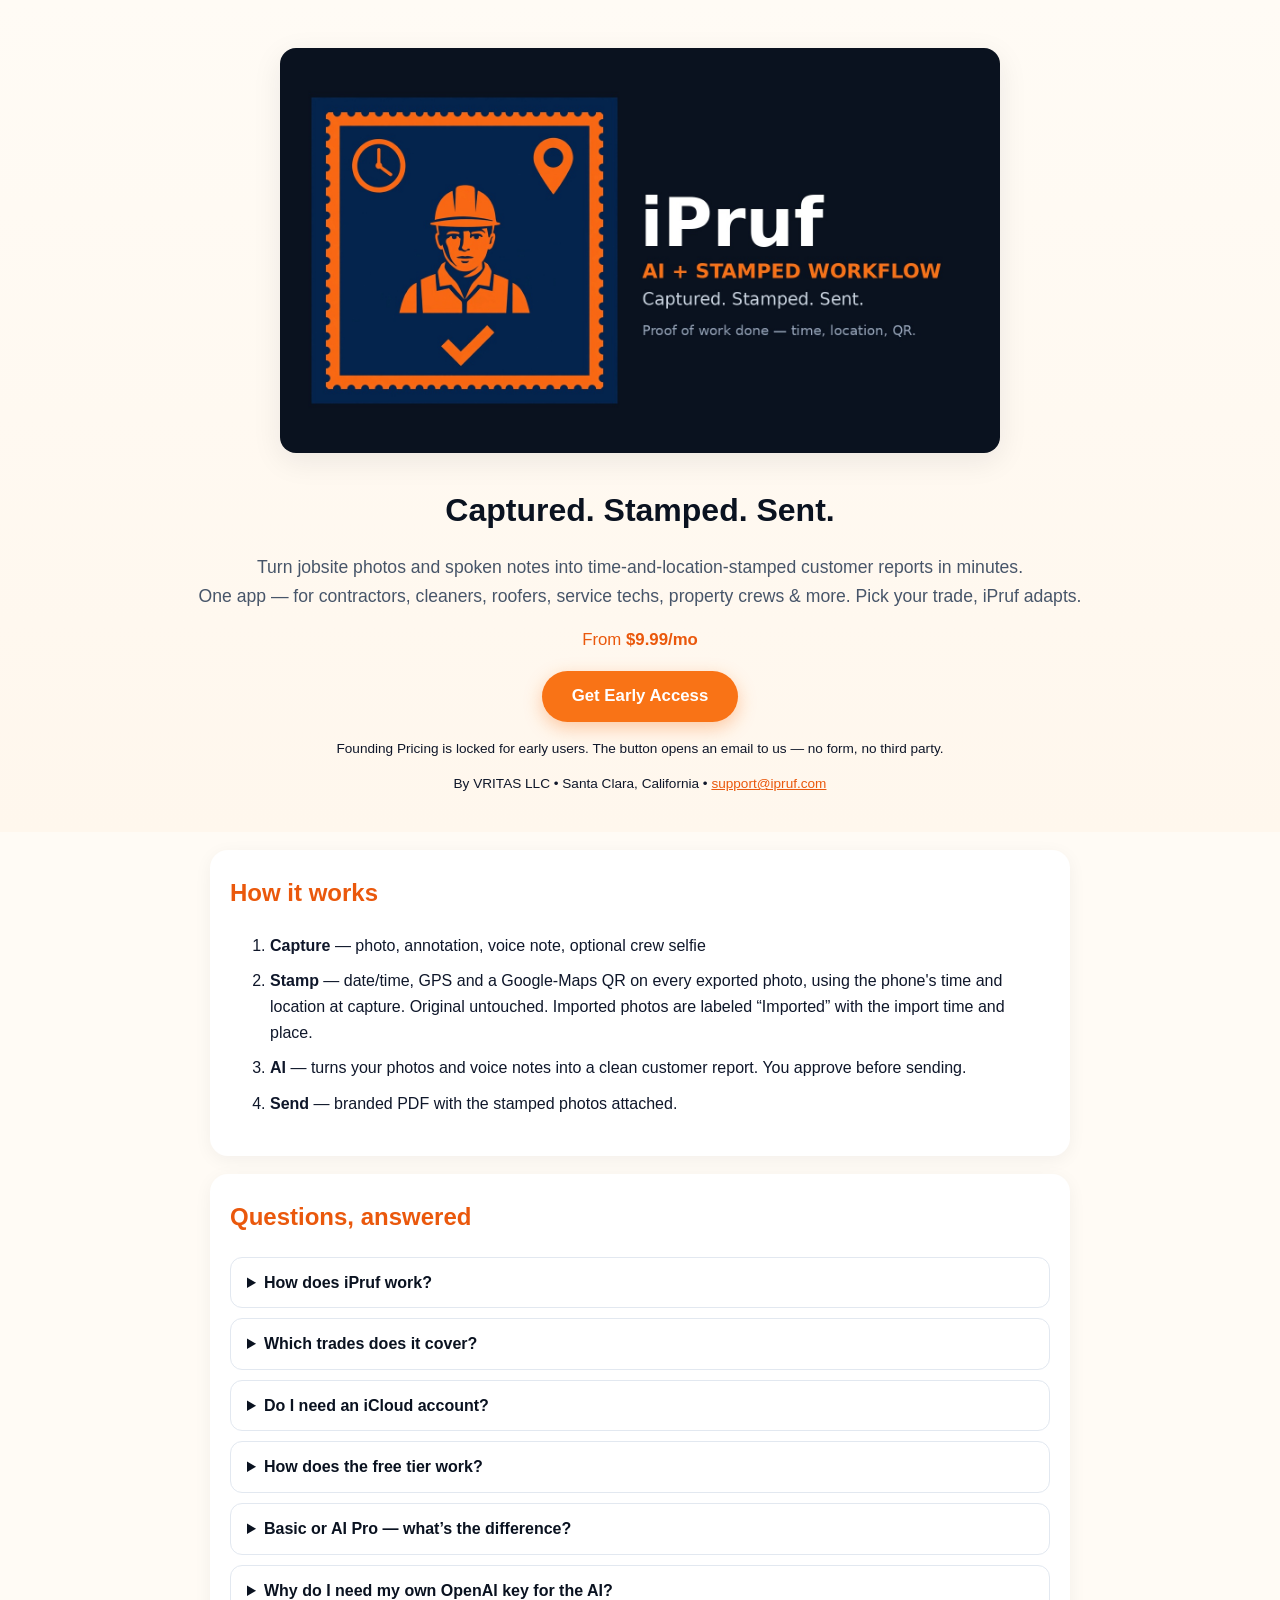
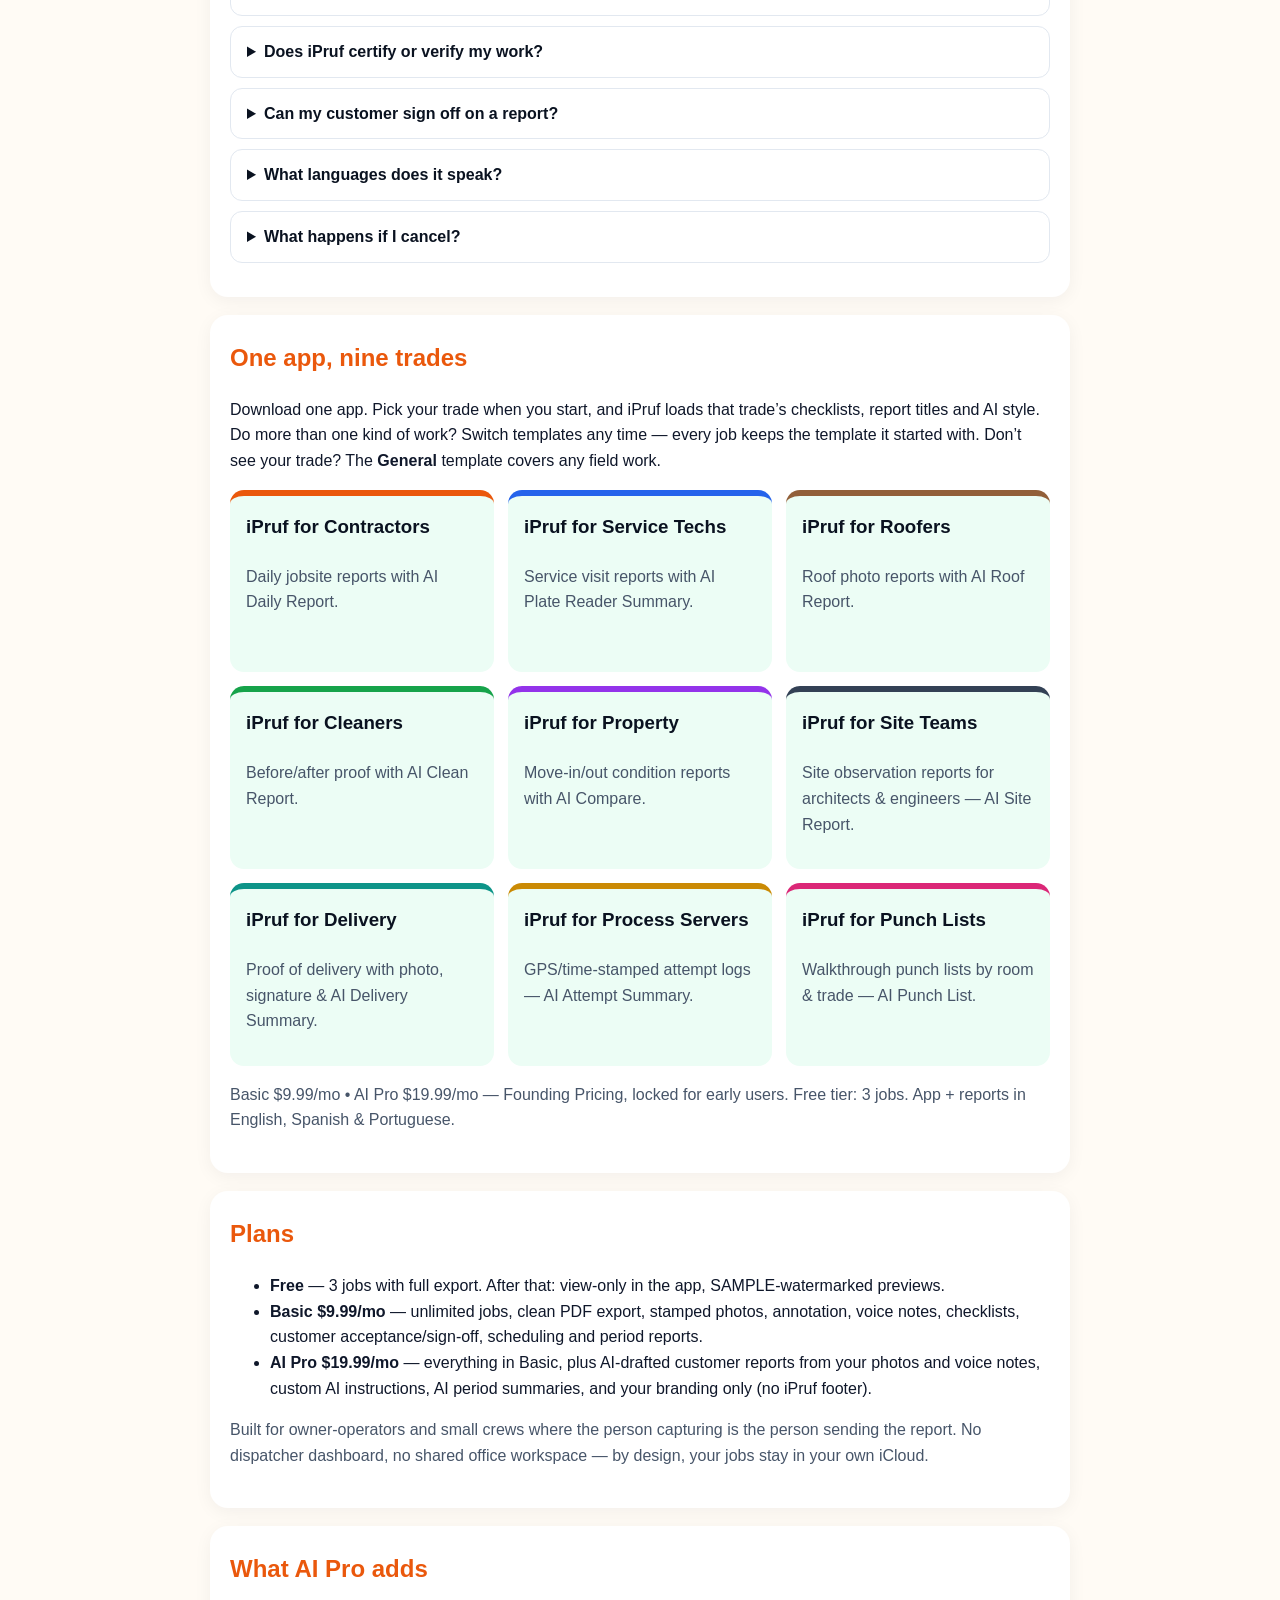
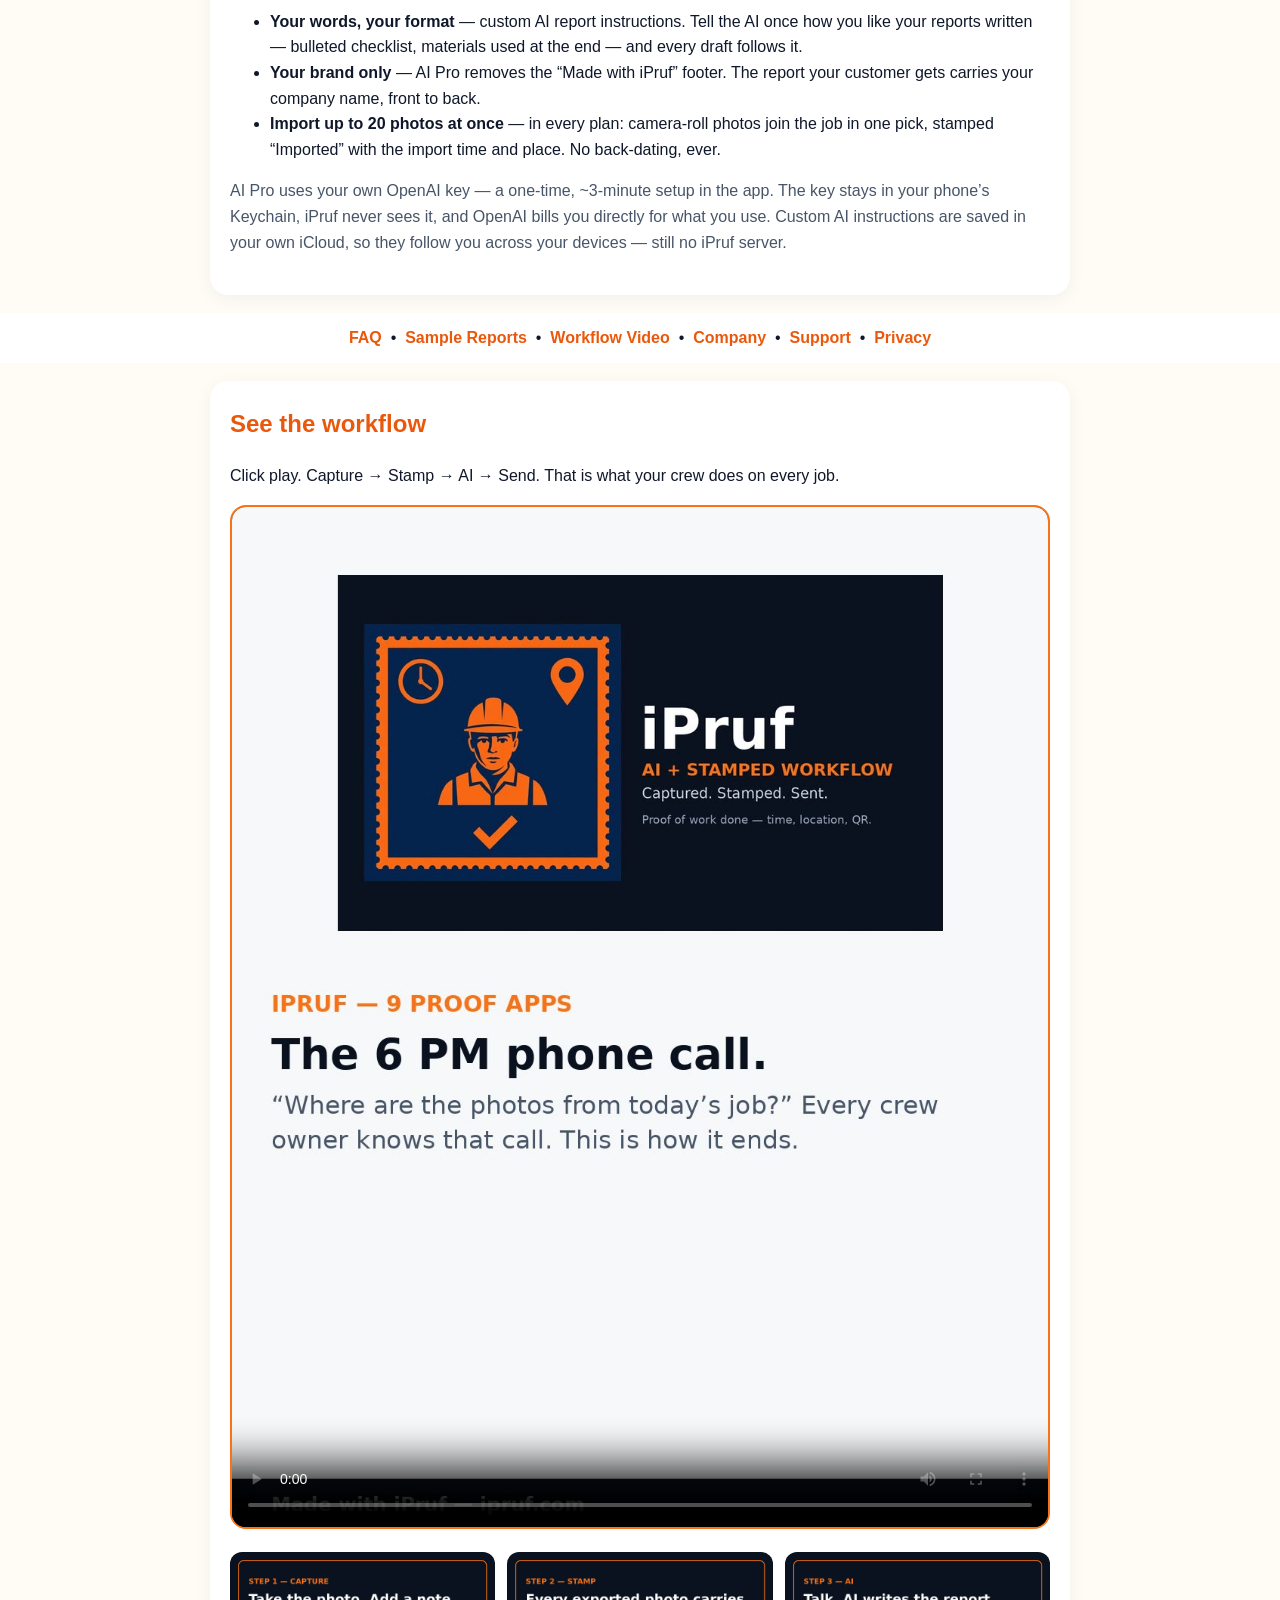
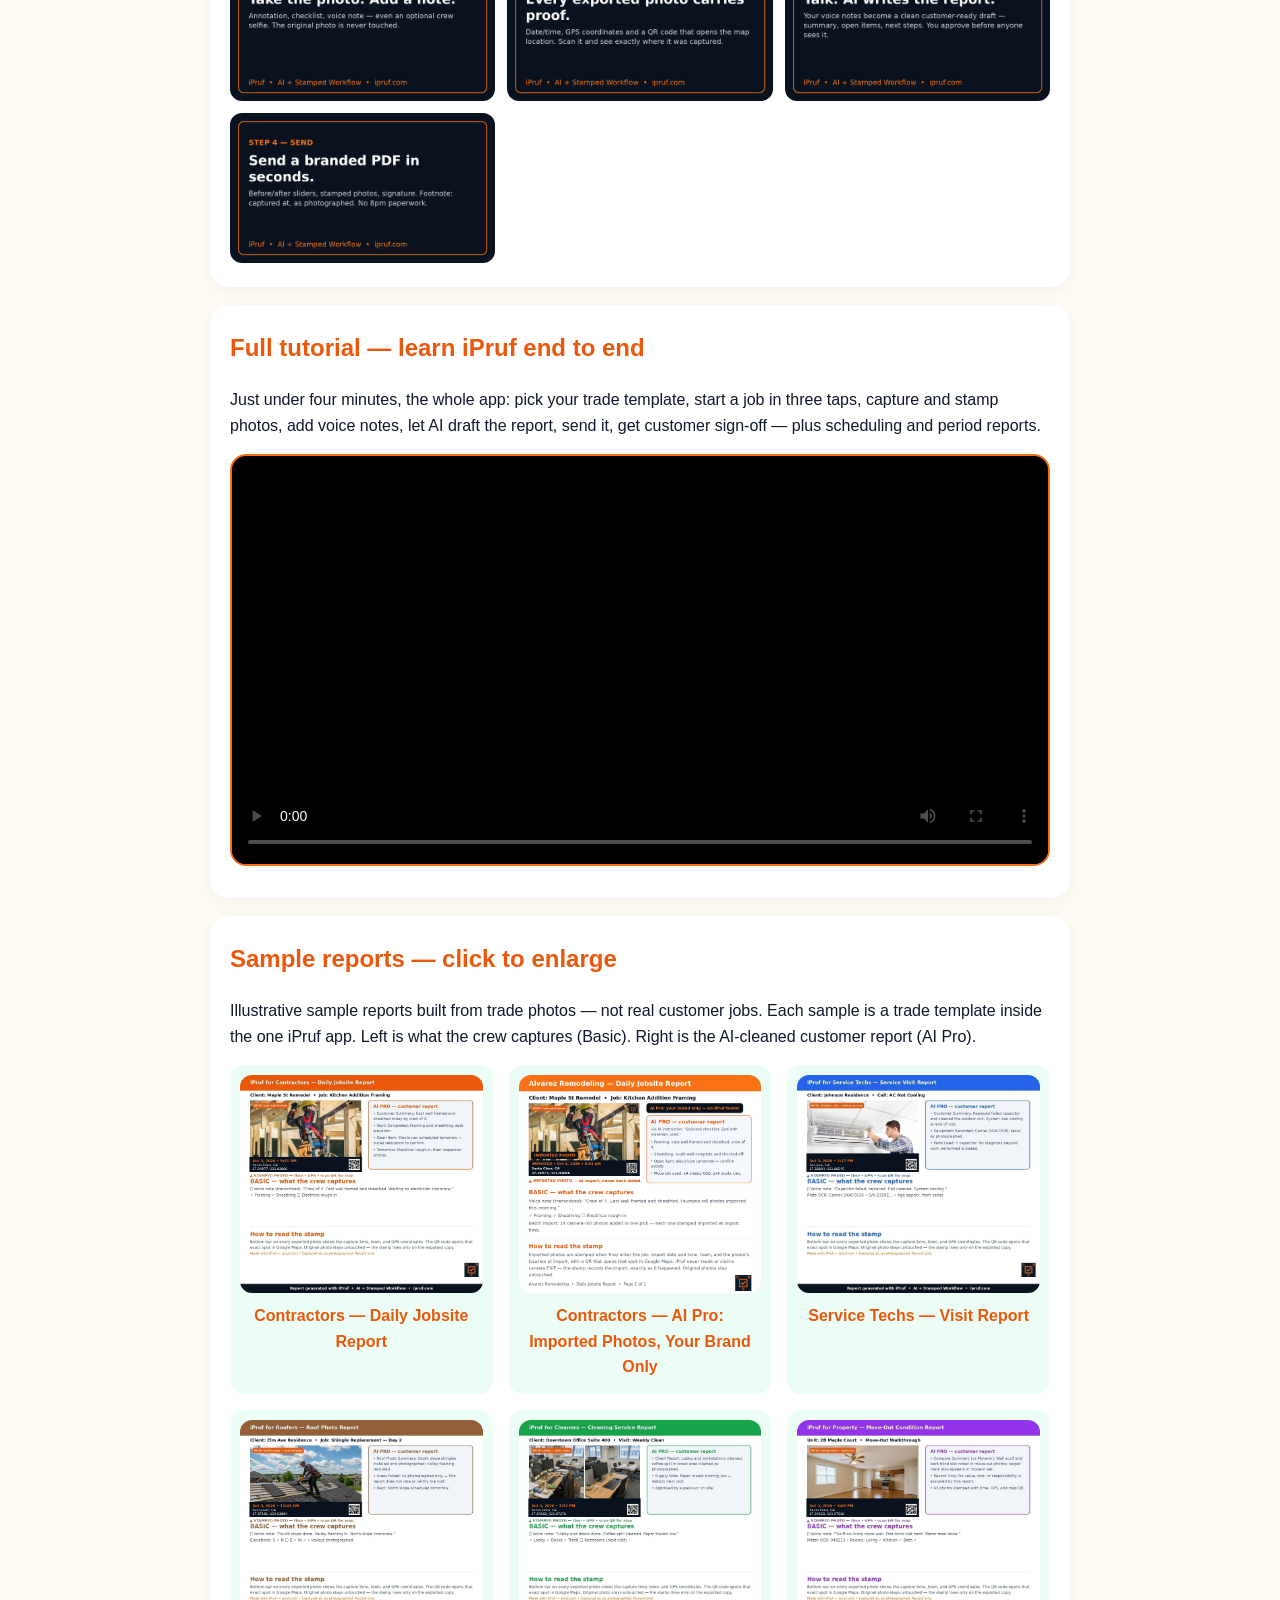
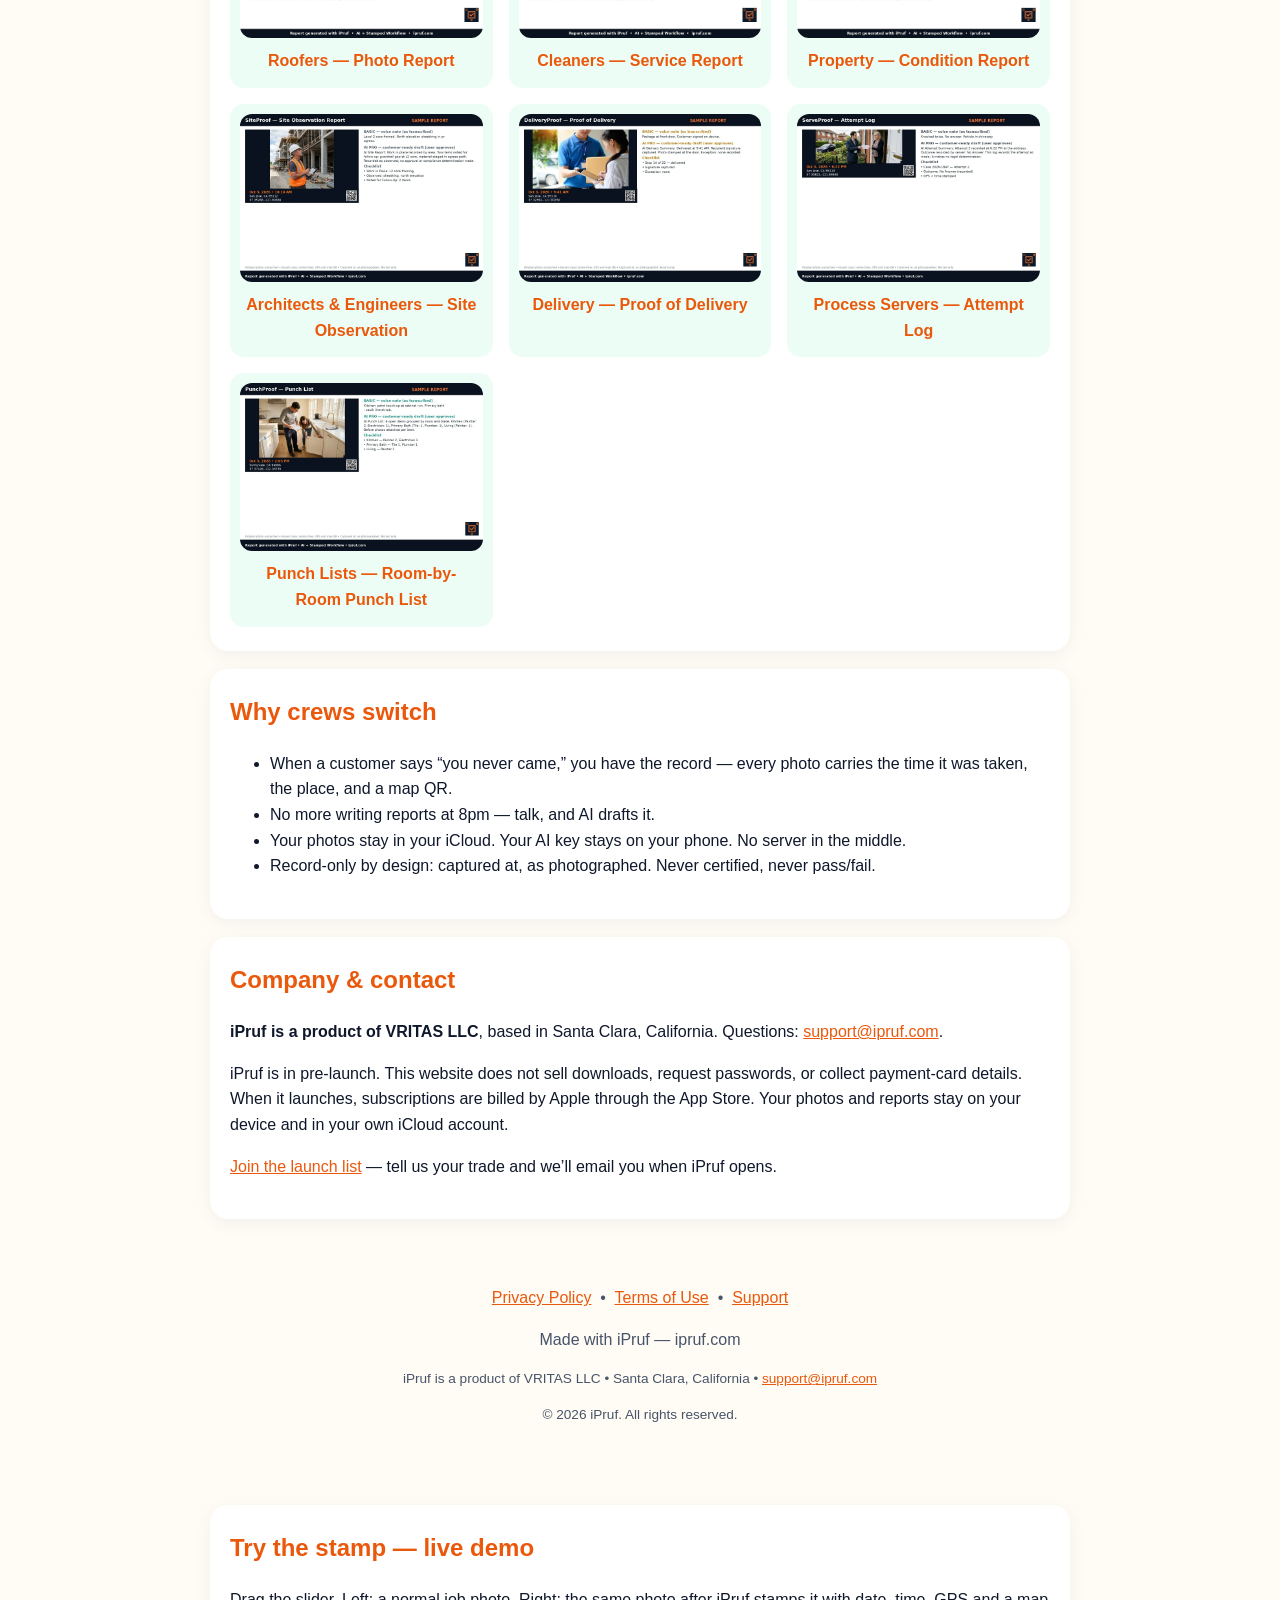
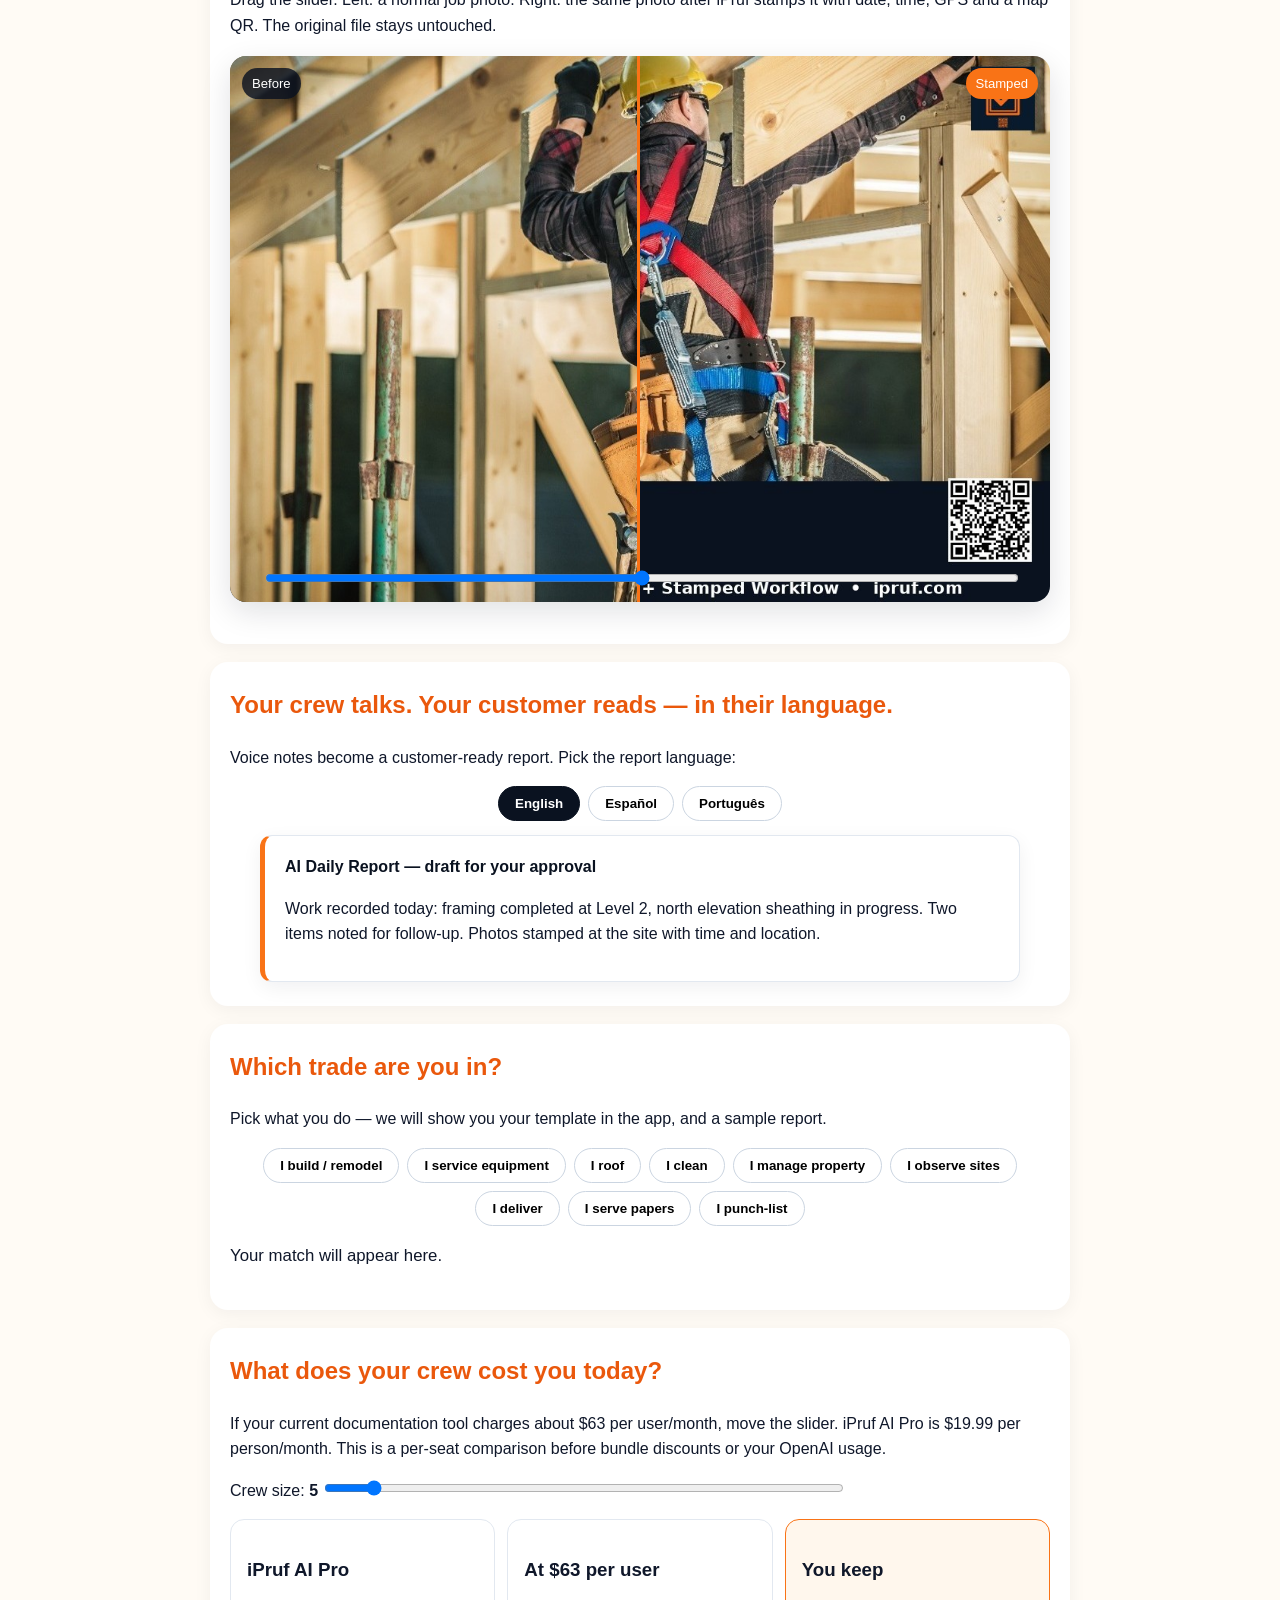
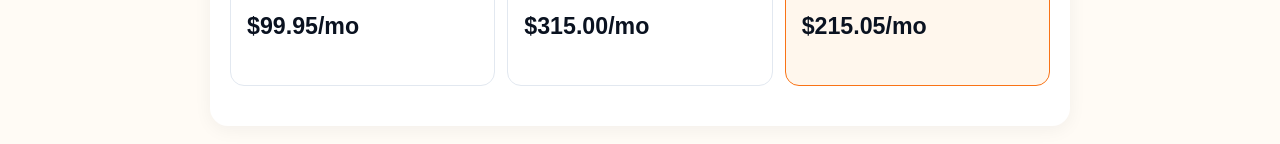
==== commit 1a59a0d1: "Review actions: soften dispute line to record-only wording, add Get Early Access email CTA, swap tut" ====
--- a/index.html
+++ b/index.html
@@ -24,6 +24,8 @@
   <h1>Captured. Stamped. Sent.</h1>
   <p class="sub">Turn jobsite photos and spoken notes into time-and-location-stamped customer reports in minutes.<br>One app — for contractors, cleaners, roofers, service techs, property crews &amp; more. Pick your trade, iPruf adapts.</p>
   <p class="price">From <strong>$9.99/mo</strong></p>
+  <p><a class="cta-btn" href="mailto:support@ipruf.com?subject=iPruf%20early%20access&amp;body=Please%20add%20me%20to%20the%20iPruf%20launch%20list.%0A%0AMy%20trade%3A%20">Get Early Access</a></p>
+  <p class="small">Founding Pricing is locked for early users. The button opens an email to us — no form, no third party.</p>
   <p class="small">By VRITAS LLC • Santa Clara, California • <a href="mailto:support@ipruf.com">support@ipruf.com</a></p>
 </header>
 
@@ -109,11 +111,11 @@
 </section>
 
 <section id="tutorial">
-  <h2>Video tutorial: iPruf for Contractors</h2>
-  <p>Two minutes with the Contractor template, start to finish: create a job, capture and stamp photos, add voice notes, generate the AI daily report, send it, and get customer sign-off. Every trade works the same way.</p>
-  <video controls preload="metadata" poster="assets/tutorials/contractorproof-poster.jpg" class="hero-video">
-    <source src="assets/tutorials/contractorproof-tutorial.mp4" type="video/mp4">
-    Your browser does not support video. <a href="assets/tutorials/contractorproof-tutorial.mp4">Download the tutorial</a>
+  <h2>Full tutorial — learn iPruf end to end</h2>
+  <p>Just under four minutes, the whole app: pick your trade template, start a job in three taps, capture and stamp photos, add voice notes, let AI draft the report, send it, get customer sign-off — plus scheduling and period reports.</p>
+  <video controls preload="metadata" poster="assets/tutorials/ipruf-poster.jpg" class="hero-video">
+    <source src="assets/tutorials/ipruf-tutorial.mp4" type="video/mp4">
+    Your browser does not support video. <a href="assets/tutorials/ipruf-tutorial.mp4">Download the full tutorial</a>
   </video>
 </section>
 
@@ -137,7 +139,7 @@
 <section>
   <h2>Why crews switch</h2>
   <ul>
-    <li>End the “you never came” dispute — every photo carries time, place and a map QR.</li>
+    <li>When a customer says “you never came,” you have the record — every photo carries the time it was taken, the place, and a map QR.</li>
     <li>No more writing reports at 8pm — talk, and AI drafts it.</li>
     <li>Your photos stay in your iCloud. Your AI key stays on your phone. No server in the middle.</li>
     <li>Record-only by design: captured at, as photographed. Never certified, never pass/fail.</li>
--- a/style.css
+++ b/style.css
@@ -65,3 +65,7 @@
 .faq details{background:#fff;border:1px solid #E2E8F0;border-radius:12px;padding:12px 16px;margin:10px 0}
 .faq summary{cursor:pointer;font-weight:700;color:var(--ink)}
 .faq details p{margin:8px 0 2px;color:#334155}
+
+/* Early-access CTA */
+.cta-btn{display:inline-block;background:var(--orange);color:#fff;font-weight:700;padding:12px 30px;border-radius:999px;text-decoration:none;font-size:1.05rem;box-shadow:0 6px 18px rgba(249,115,22,.35)}
+.cta-btn:hover{background:var(--orange-dark)}
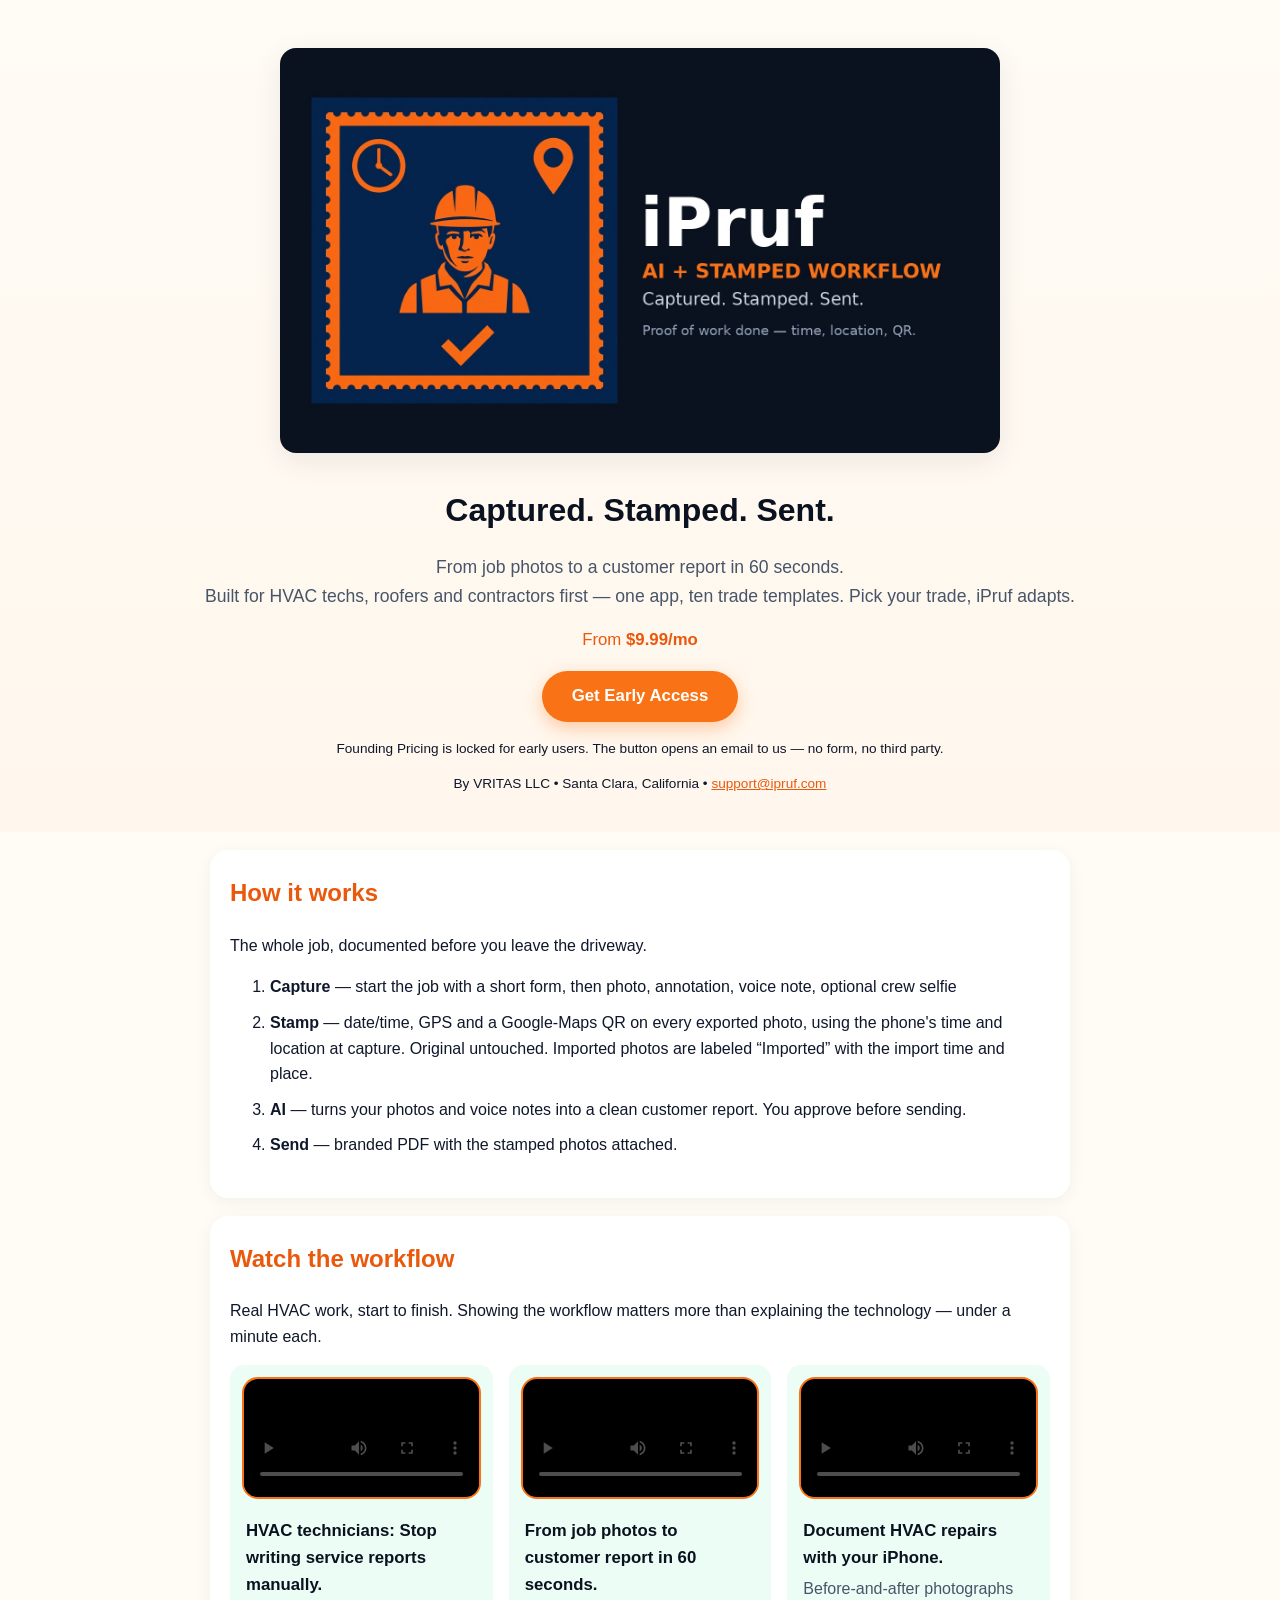
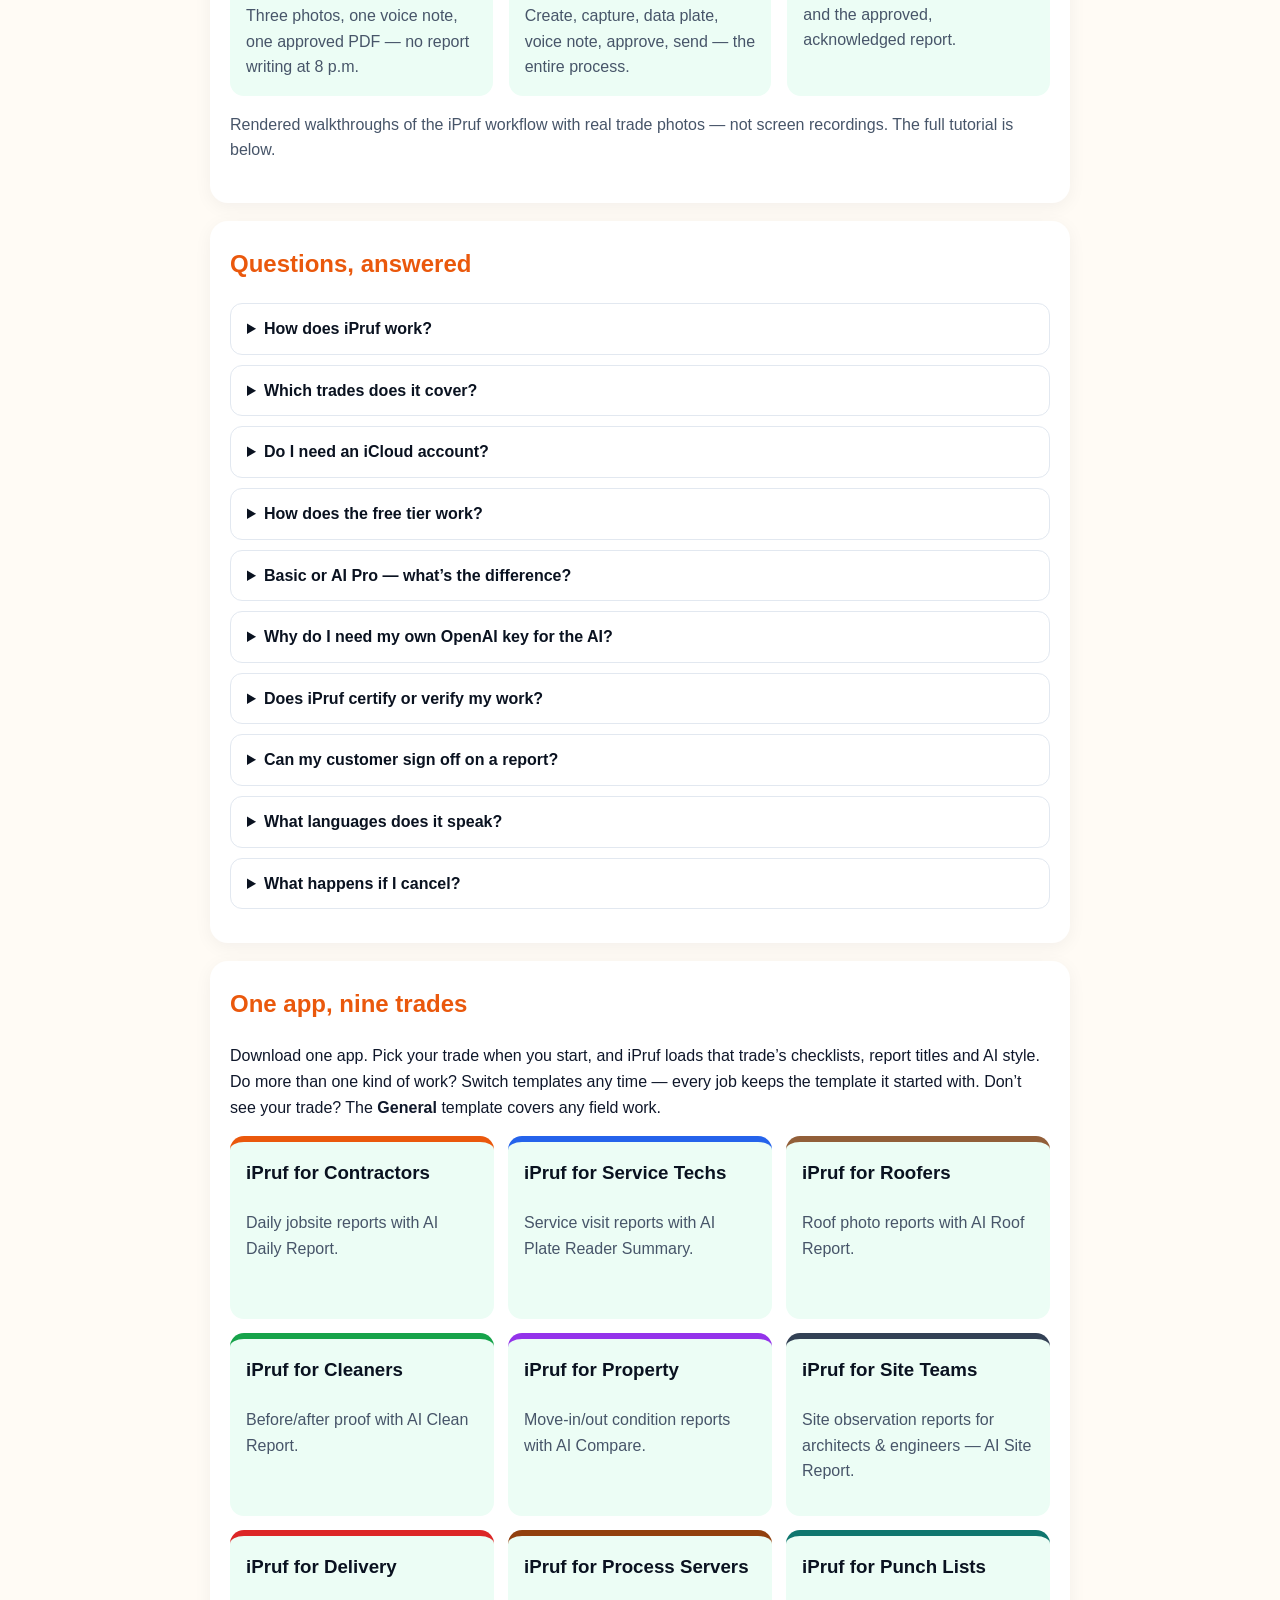
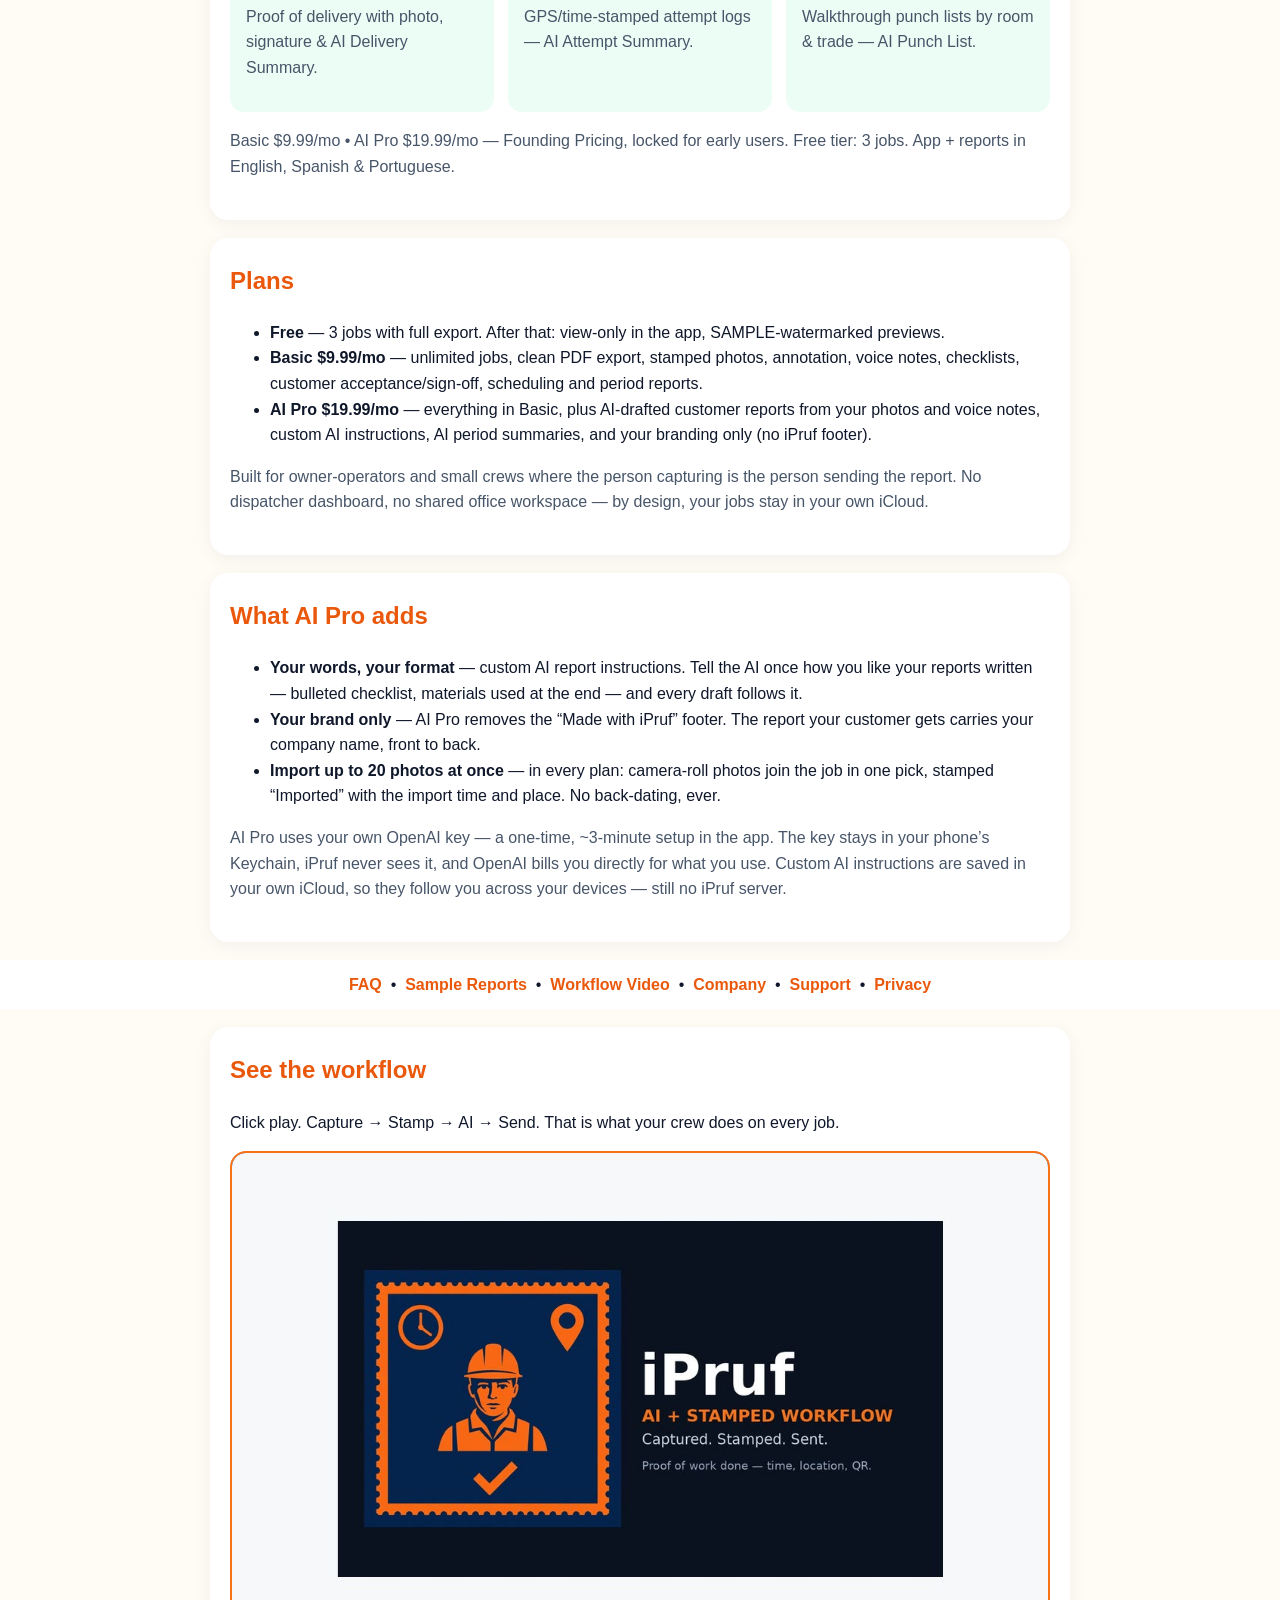
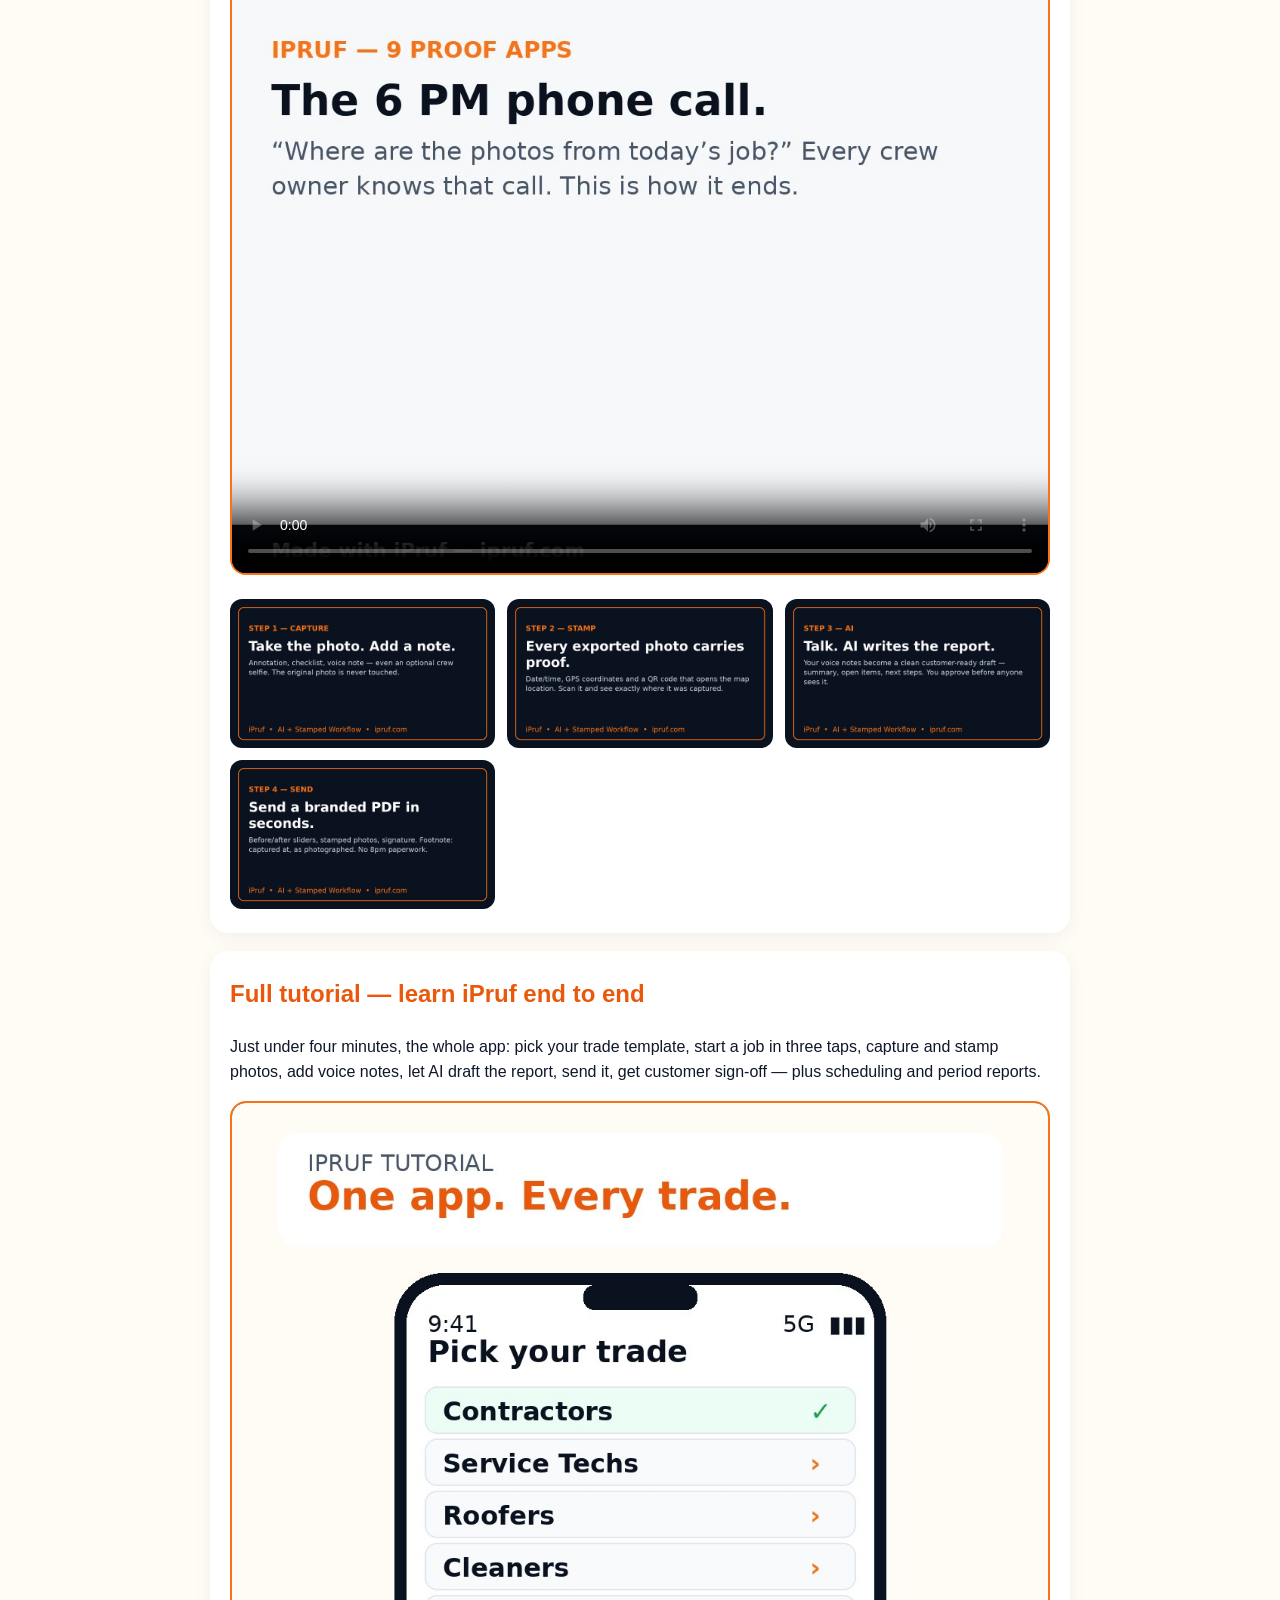
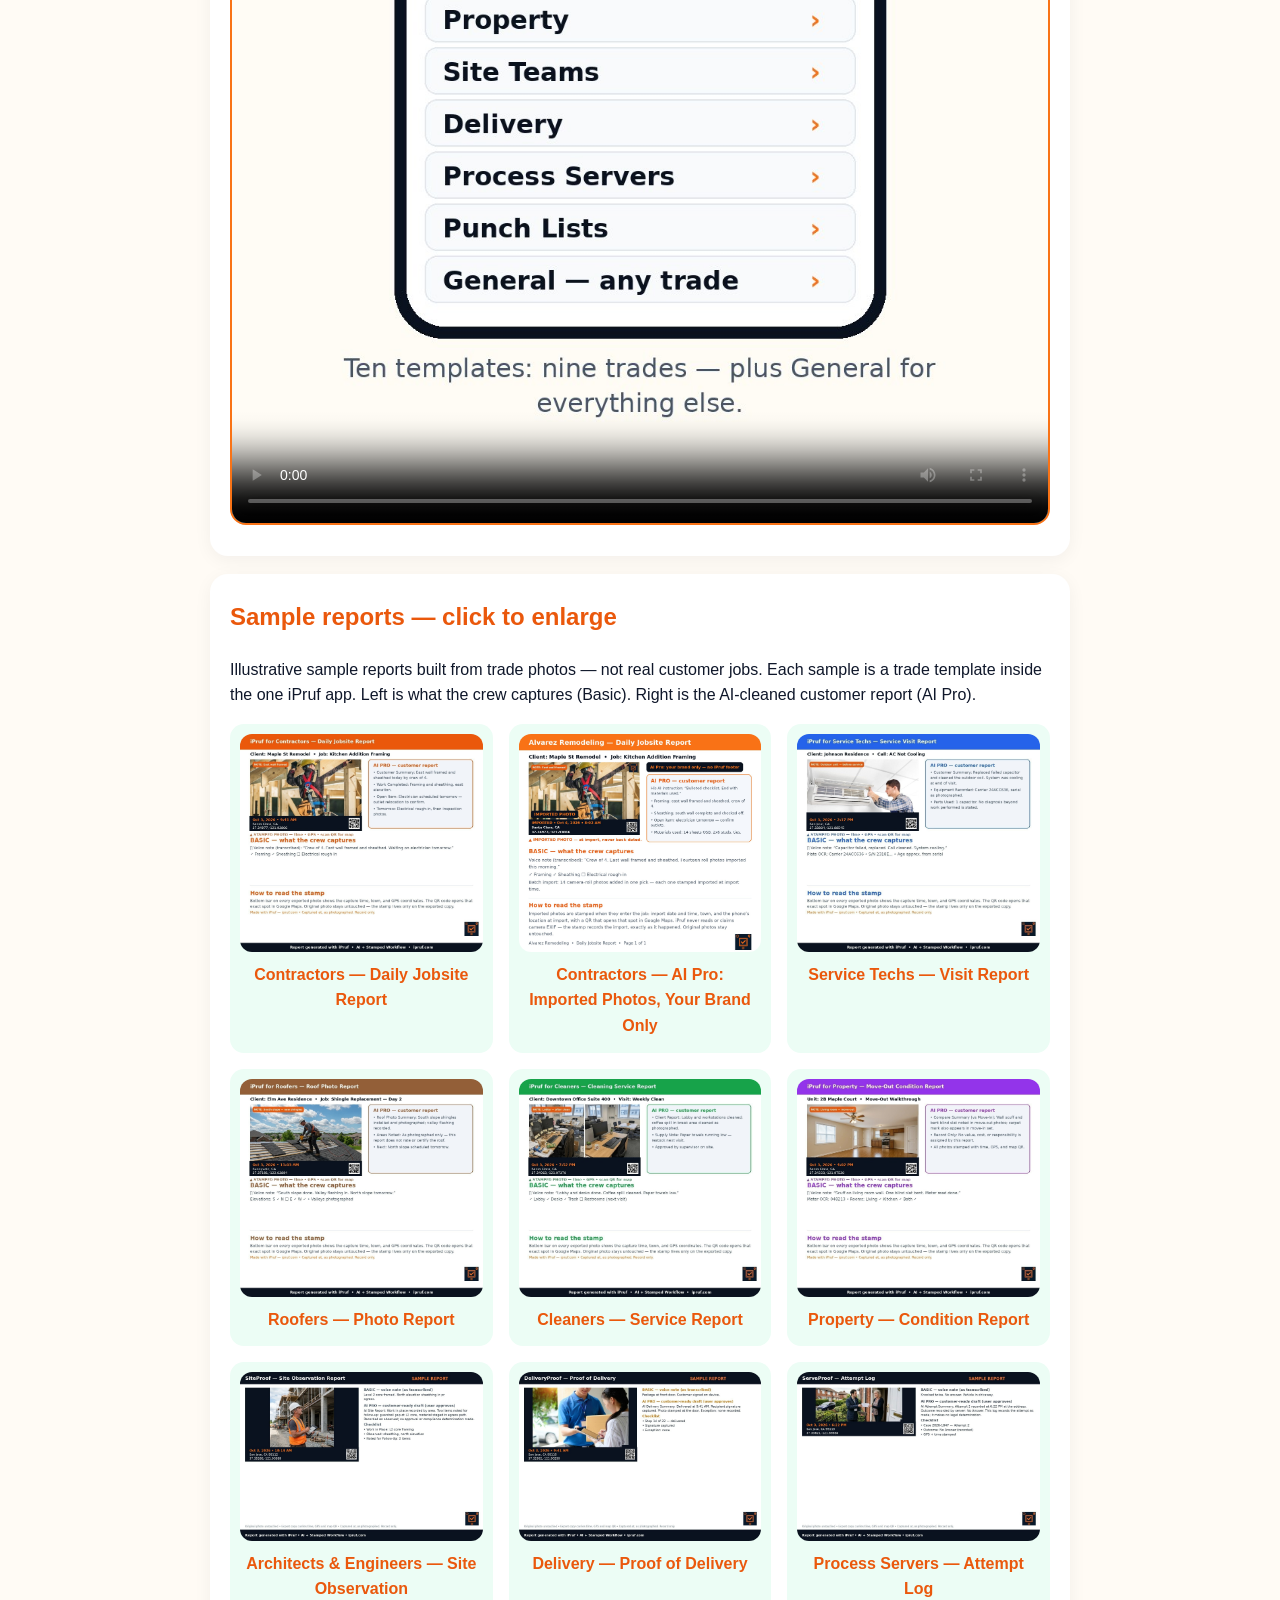
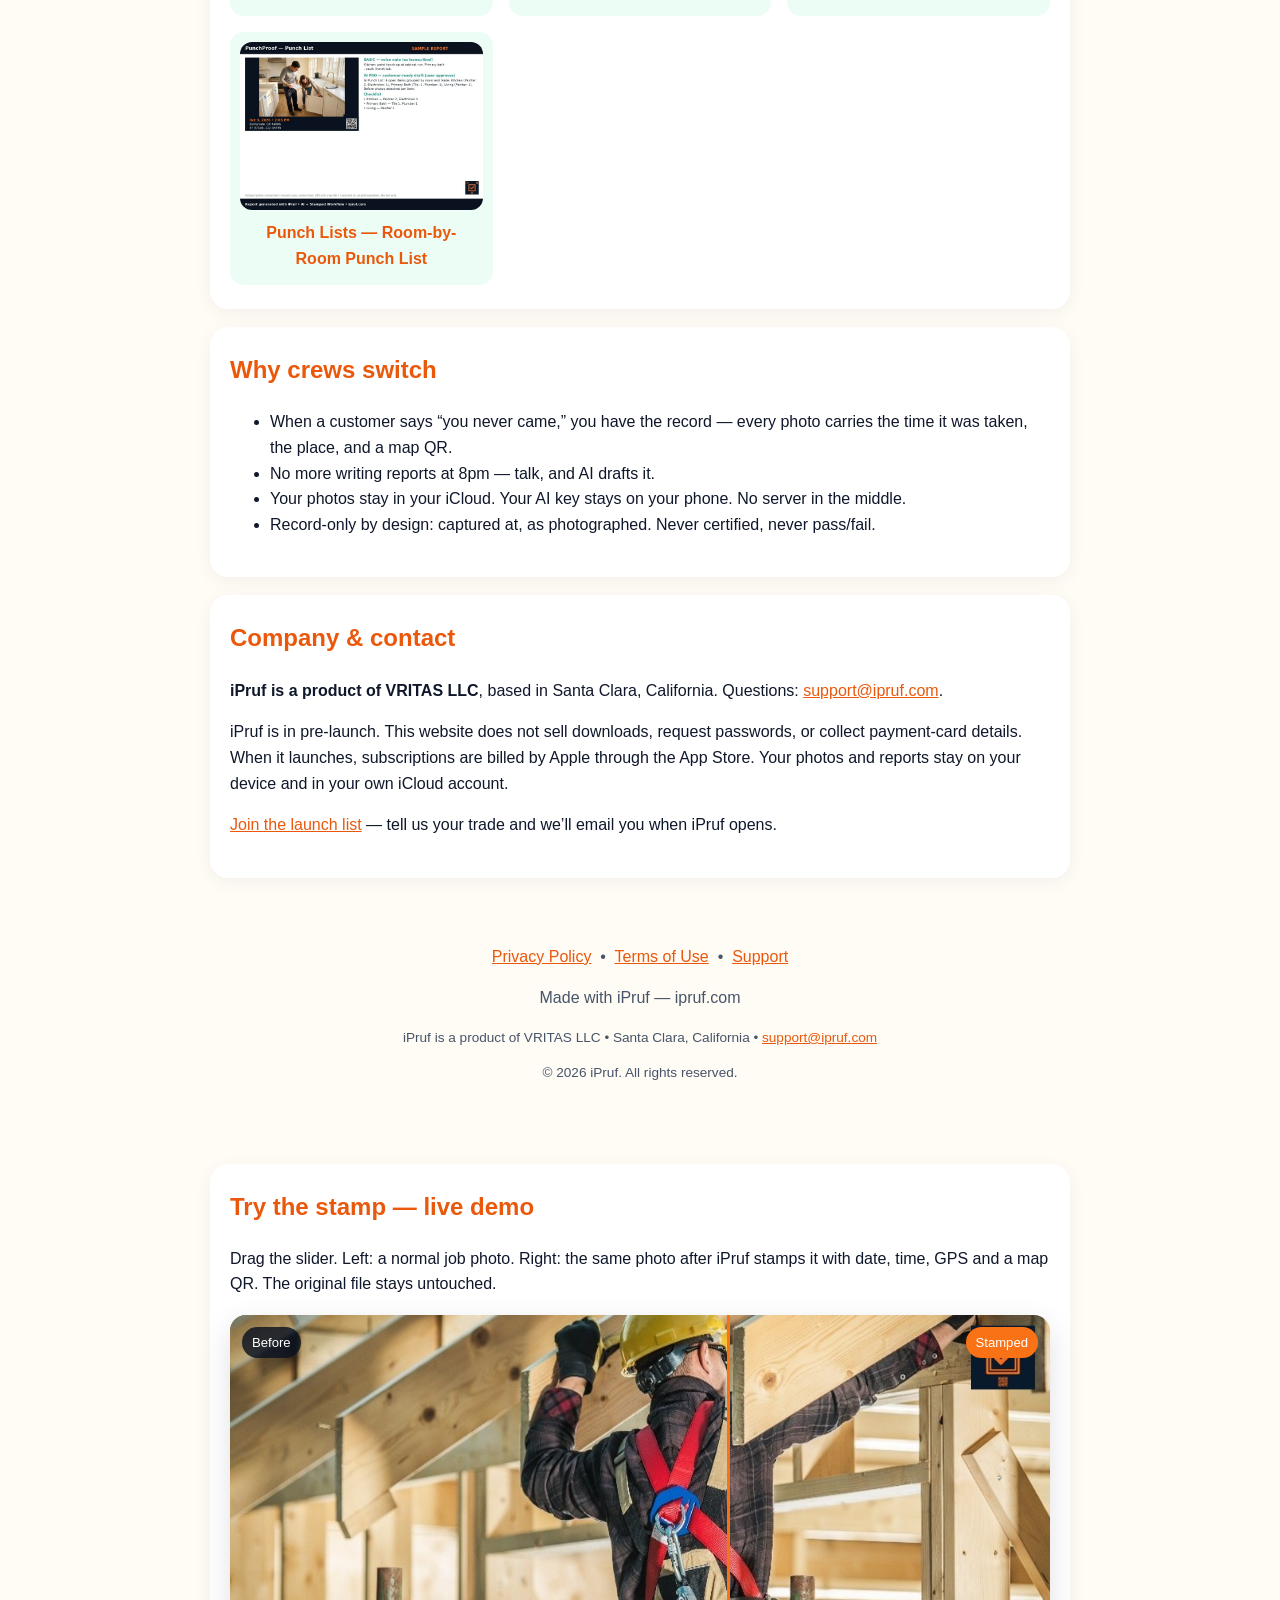
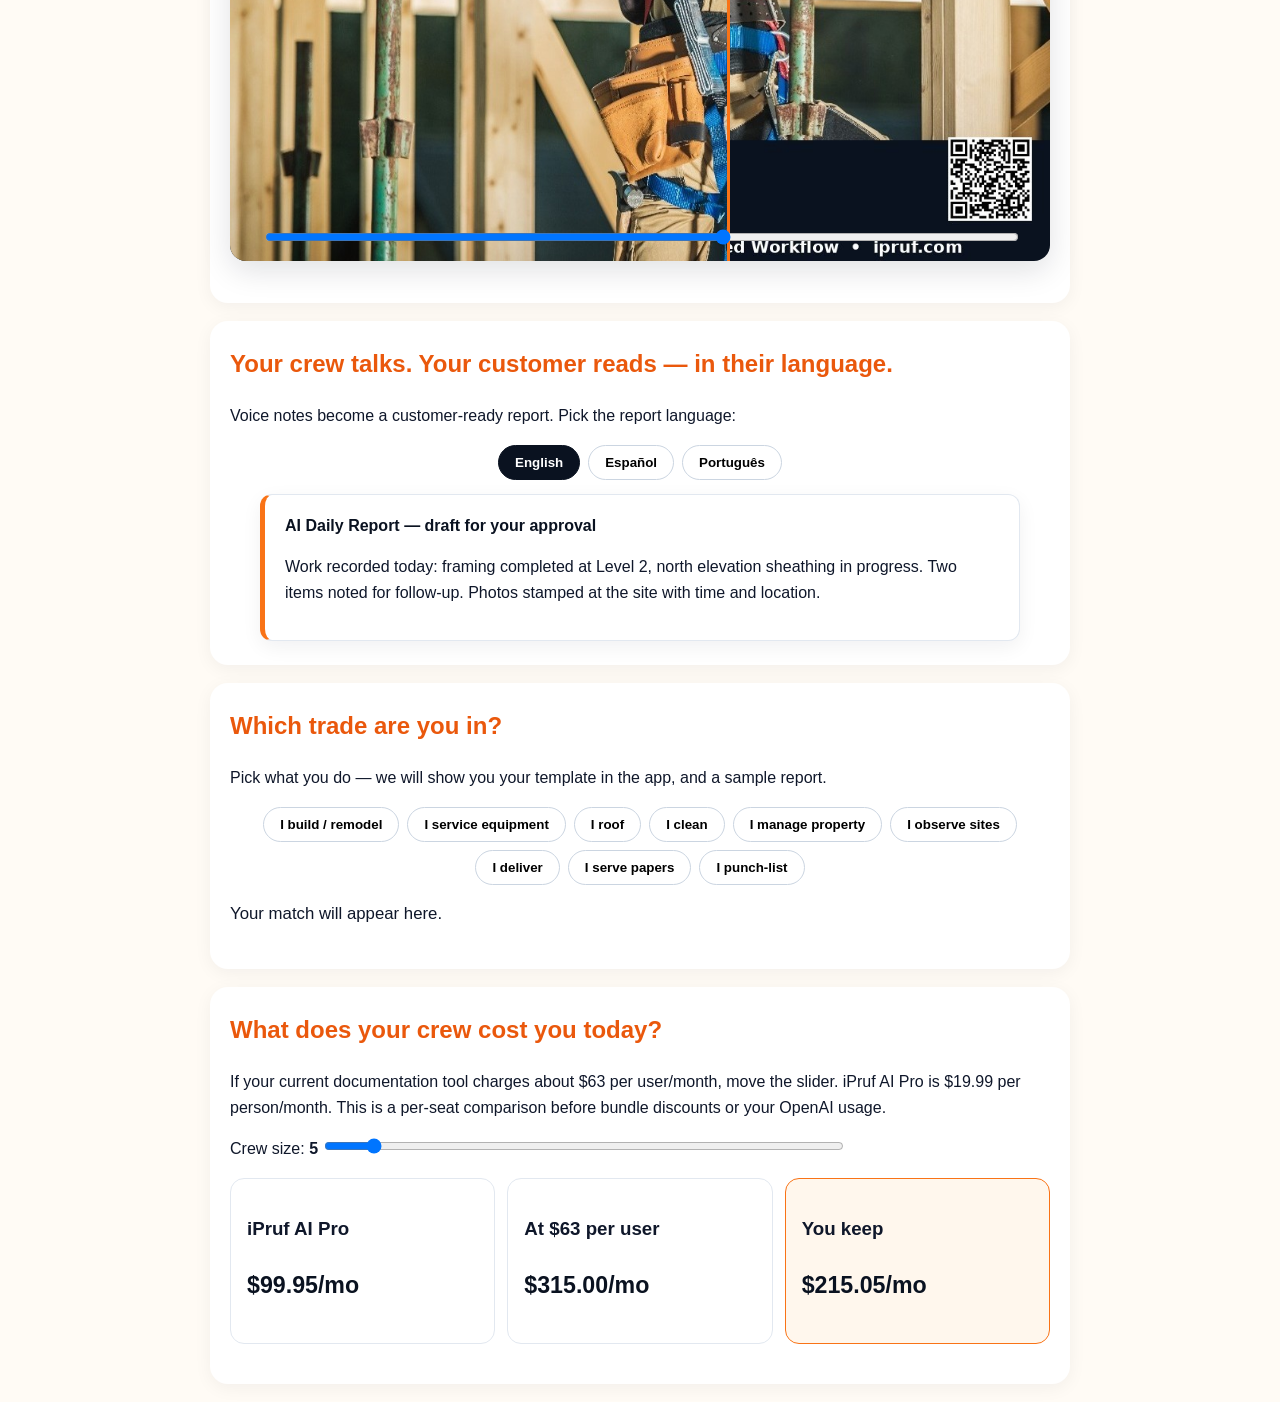
==== commit 35732c6d: "Add Watch the workflow section: 3 HVAC videos, Field-first hero, form-first How it works" ====
--- a/index.html
+++ b/index.html
@@ -22,7 +22,7 @@
 <header>
   <img src="ipruf-logo.jpg" alt="iPruf — AI + Stamped Workflow" class="logo">
   <h1>Captured. Stamped. Sent.</h1>
-  <p class="sub">Turn jobsite photos and spoken notes into time-and-location-stamped customer reports in minutes.<br>One app — for contractors, cleaners, roofers, service techs, property crews &amp; more. Pick your trade, iPruf adapts.</p>
+  <p class="sub">From job photos to a customer report in 60 seconds.<br>Built for HVAC techs, roofers and contractors first — one app, ten trade templates. Pick your trade, iPruf adapts.</p>
   <p class="price">From <strong>$9.99/mo</strong></p>
   <p><a class="cta-btn" href="mailto:support@ipruf.com?subject=iPruf%20early%20access&amp;body=Please%20add%20me%20to%20the%20iPruf%20launch%20list.%0A%0AMy%20trade%3A%20">Get Early Access</a></p>
   <p class="small">Founding Pricing is locked for early users. The button opens an email to us — no form, no third party.</p>
@@ -31,12 +31,45 @@
 
 <section>
   <h2>How it works</h2>
+  <p>The whole job, documented before you leave the driveway.</p>
   <ol class="steps">
-    <li><strong>Capture</strong> — photo, annotation, voice note, optional crew selfie</li>
+    <li><strong>Capture</strong> — start the job with a short form, then photo, annotation, voice note, optional crew selfie</li>
     <li><strong>Stamp</strong> — date/time, GPS and a Google-Maps QR on every exported photo, using the phone's time and location at capture. Original untouched. Imported photos are labeled “Imported” with the import time and place.</li>
     <li><strong>AI</strong> — turns your photos and voice notes into a clean customer report. You approve before sending.</li>
     <li><strong>Send</strong> — branded PDF with the stamped photos attached.</li>
   </ol>
+</section>
+
+<section id="watch">
+  <h2>Watch the workflow</h2>
+  <p>Real HVAC work, start to finish. Showing the workflow matters more than explaining the technology — under a minute each.</p>
+  <div class="vid-grid">
+    <div class="vid-card">
+      <video controls preload="metadata" poster="assets/videos/hvac-stop-writing-reports.jpg" class="hero-video">
+        <source src="assets/videos/hvac-stop-writing-reports.mp4" type="video/mp4">
+        Your browser does not support video. <a href="assets/videos/hvac-stop-writing-reports.mp4">Download the video</a>
+      </video>
+      <h3>HVAC technicians: Stop writing service reports manually.</h3>
+      <p>Three photos, one voice note, one approved PDF — no report writing at 8 p.m.</p>
+    </div>
+    <div class="vid-card">
+      <video controls preload="metadata" poster="assets/videos/job-photos-to-report-60-seconds.jpg" class="hero-video">
+        <source src="assets/videos/job-photos-to-report-60-seconds.mp4" type="video/mp4">
+        Your browser does not support video. <a href="assets/videos/job-photos-to-report-60-seconds.mp4">Download the video</a>
+      </video>
+      <h3>From job photos to customer report in 60 seconds.</h3>
+      <p>Create, capture, data plate, voice note, approve, send — the entire process.</p>
+    </div>
+    <div class="vid-card">
+      <video controls preload="metadata" poster="assets/videos/document-hvac-repairs-iphone.jpg" class="hero-video">
+        <source src="assets/videos/document-hvac-repairs-iphone.mp4" type="video/mp4">
+        Your browser does not support video. <a href="assets/videos/document-hvac-repairs-iphone.mp4">Download the video</a>
+      </video>
+      <h3>Document HVAC repairs with your iPhone.</h3>
+      <p>Before-and-after photographs and the approved, acknowledged report.</p>
+    </div>
+  </div>
+  <p class="note">Rendered walkthroughs of the iPruf workflow with real trade photos — not screen recordings. The full tutorial is below.</p>
 </section>
 
 <section id="faq" class="faq">
--- a/style.css
+++ b/style.css
@@ -59,7 +59,7 @@
 @media(max-width:560px){.apps{grid-template-columns:1fr}}
 
 /* Missing card accents for Tier-1 apps */
-.site{border-top:6px solid #334155}.delivery{border-top:6px solid #0D9488}.serve{border-top:6px solid #CA8A04}.punch{border-top:6px solid #DB2777}
+.site{border-top:6px solid #334155}.delivery{border-top:6px solid #DC2626}.serve{border-top:6px solid #92400E}.punch{border-top:6px solid #0F766E}
 
 /* FAQ */
 .faq details{background:#fff;border:1px solid #E2E8F0;border-radius:12px;padding:12px 16px;margin:10px 0}
@@ -69,3 +69,11 @@
 /* Early-access CTA */
 .cta-btn{display:inline-block;background:var(--orange);color:#fff;font-weight:700;padding:12px 30px;border-radius:999px;text-decoration:none;font-size:1.05rem;box-shadow:0 6px 18px rgba(249,115,22,.35)}
 .cta-btn:hover{background:var(--orange-dark)}
+
+/* Workflow videos */
+.vid-grid{display:grid;grid-template-columns:repeat(auto-fit,minmax(240px,1fr));gap:16px;margin-top:16px}
+.vid-card{background:var(--mist);border-radius:14px;padding:12px}
+.vid-card h3{margin:12px 4px 4px;color:var(--ink);font-size:1.05rem}
+.vid-card p{margin:4px;color:var(--slate)}
+.vid-card video{border:2px solid var(--orange)}
+@media(min-width:901px){.vid-grid{grid-template-columns:repeat(3,1fr)}}
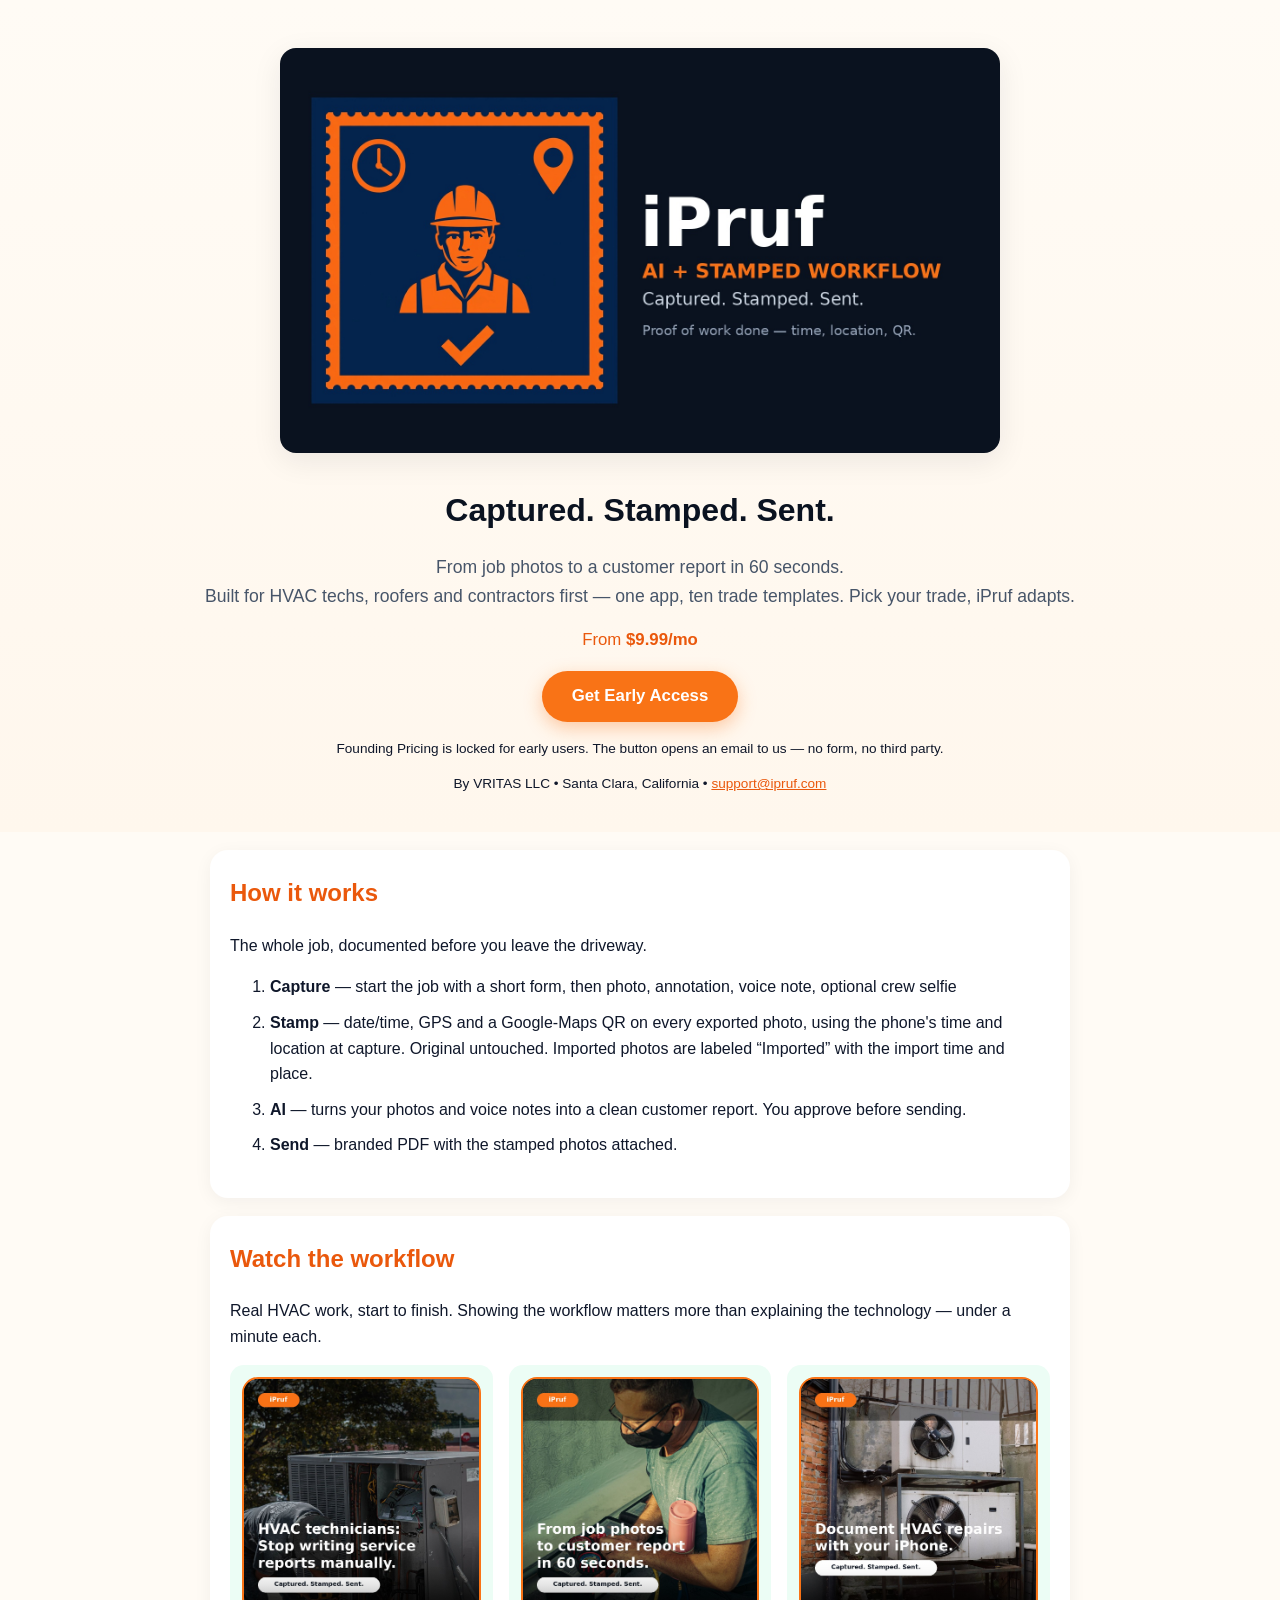
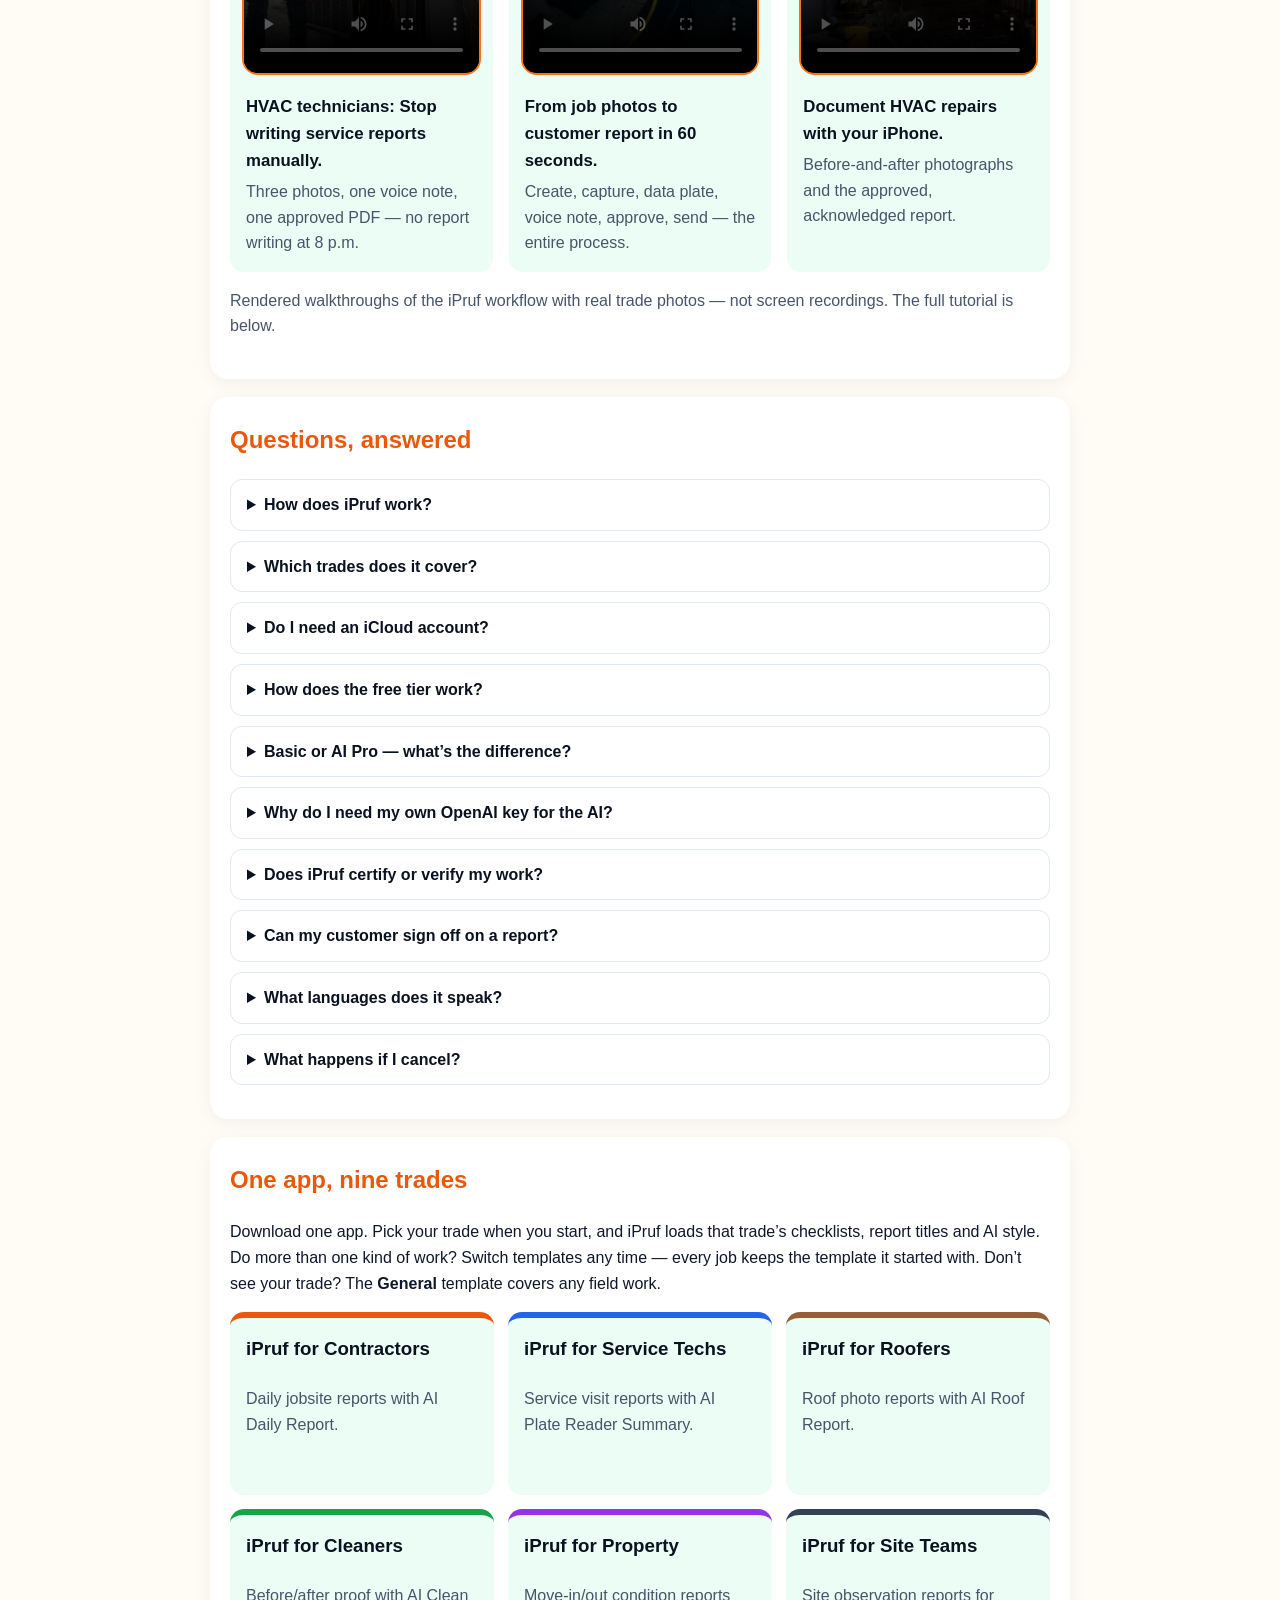
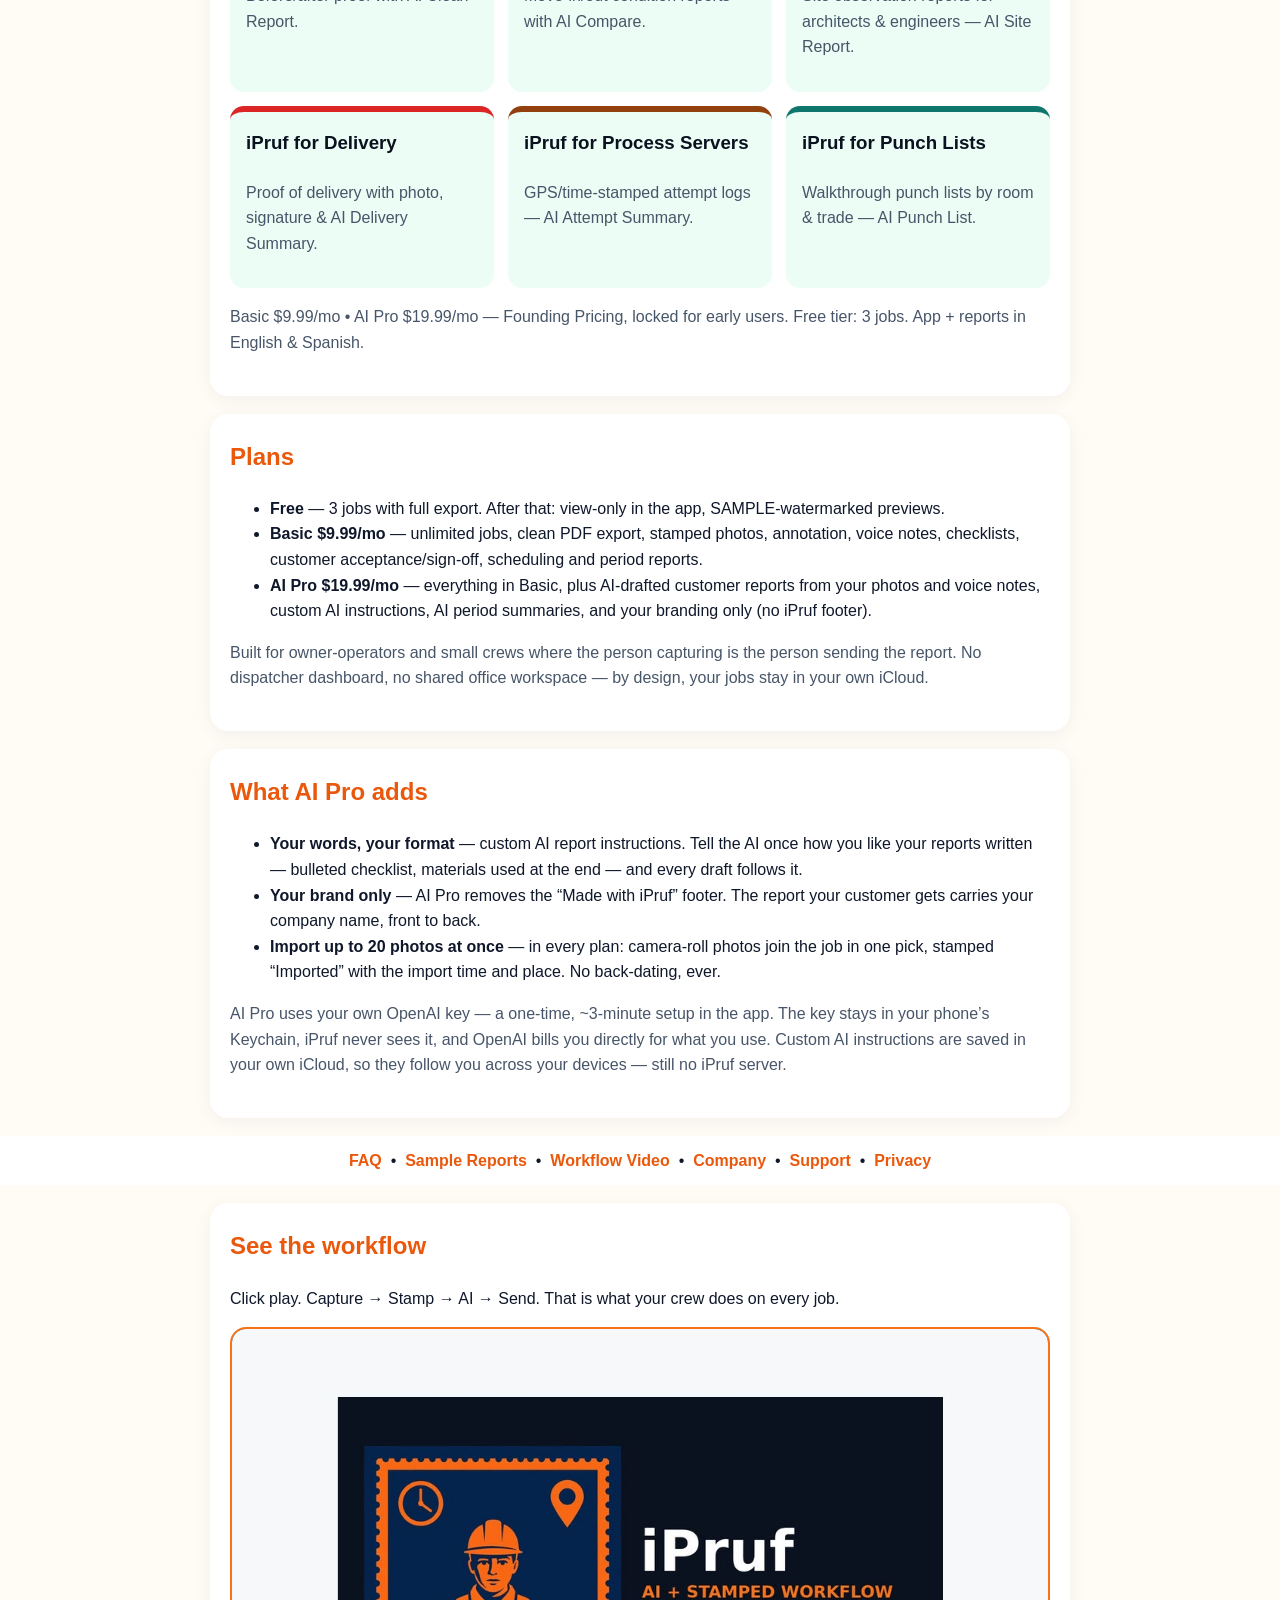
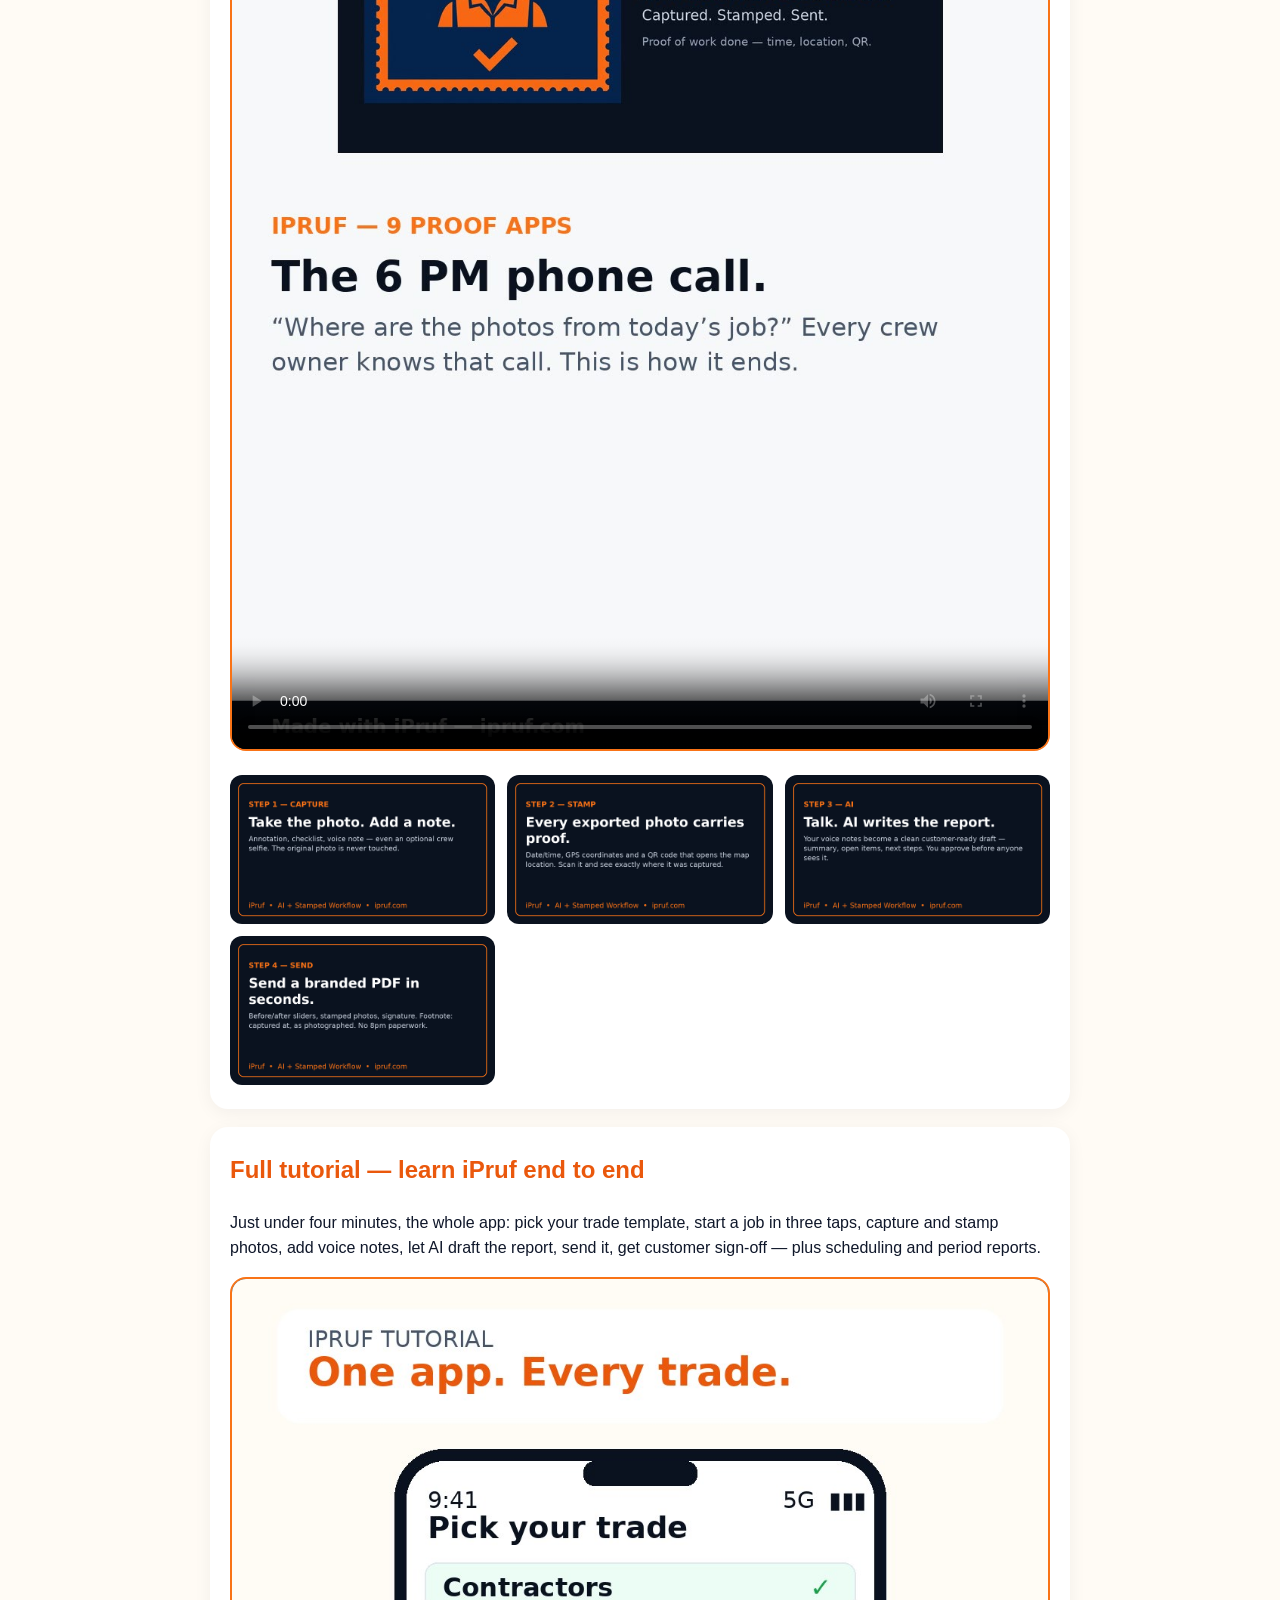
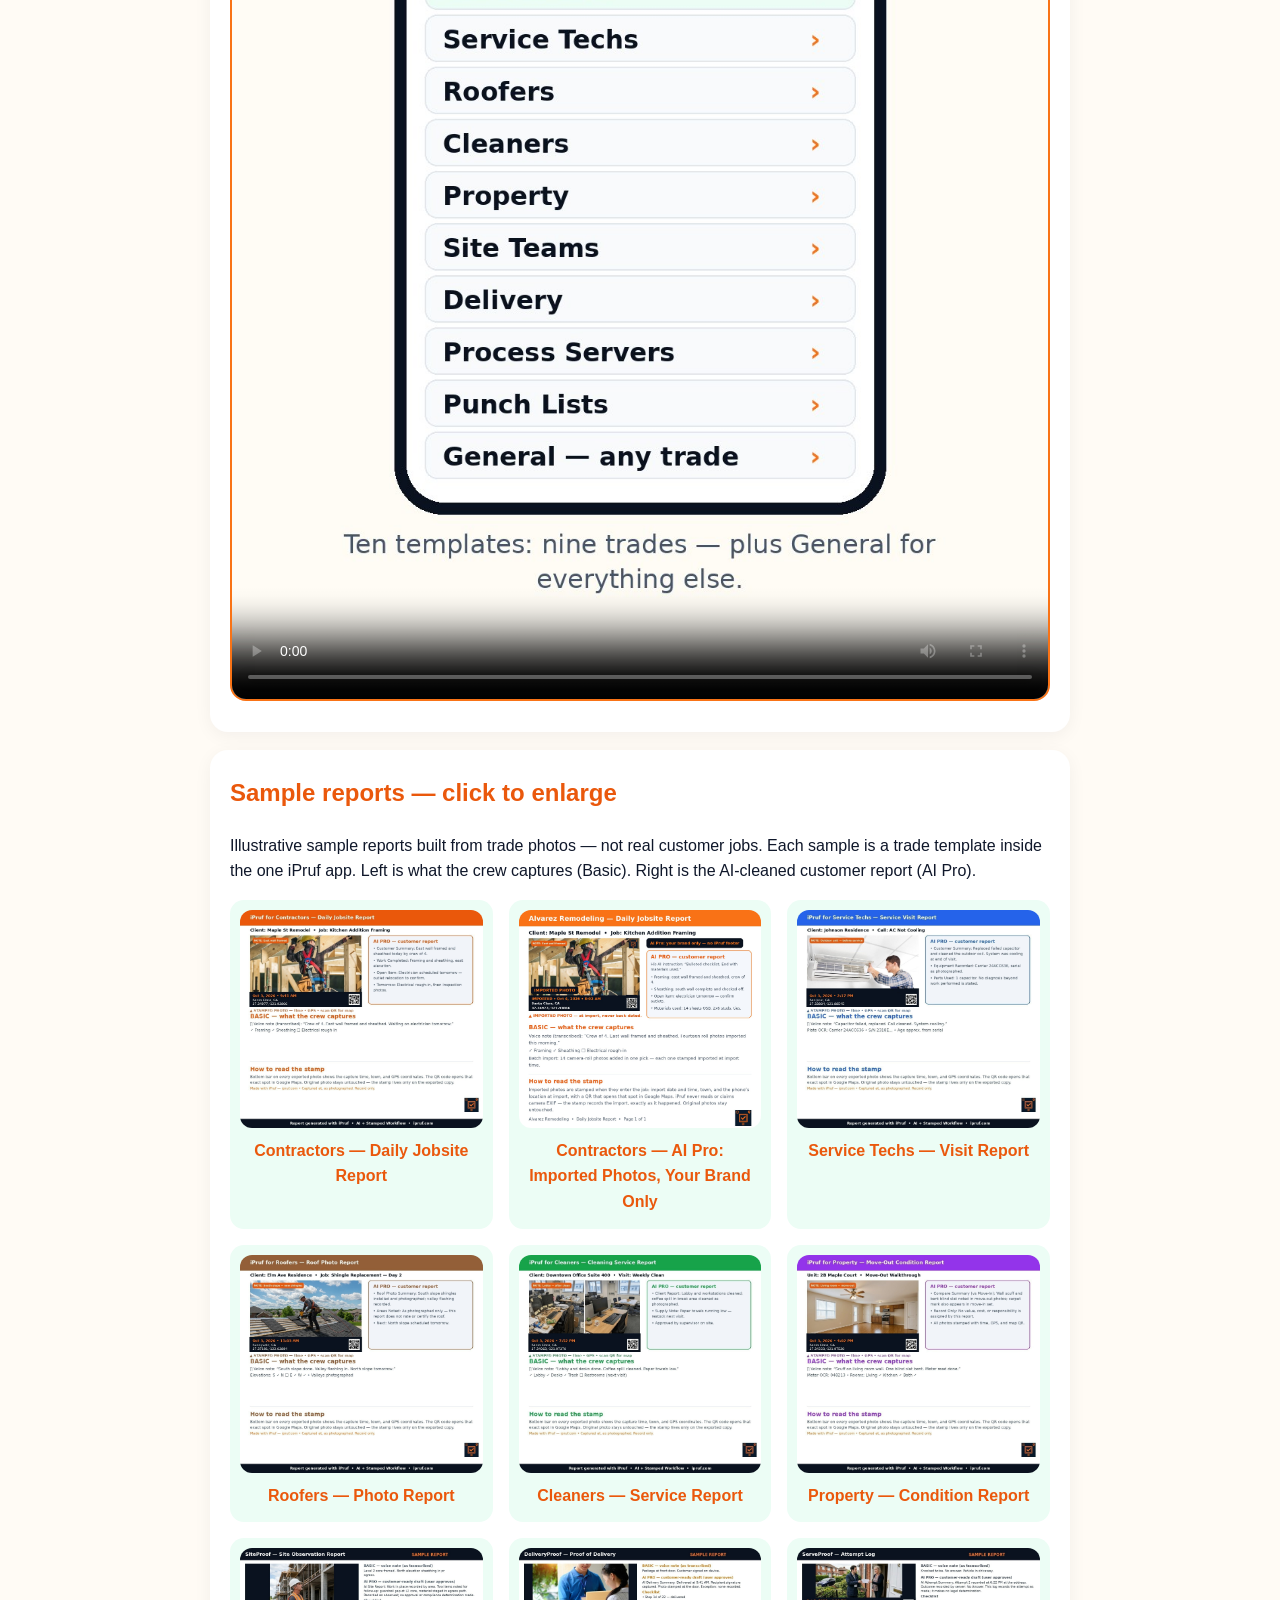
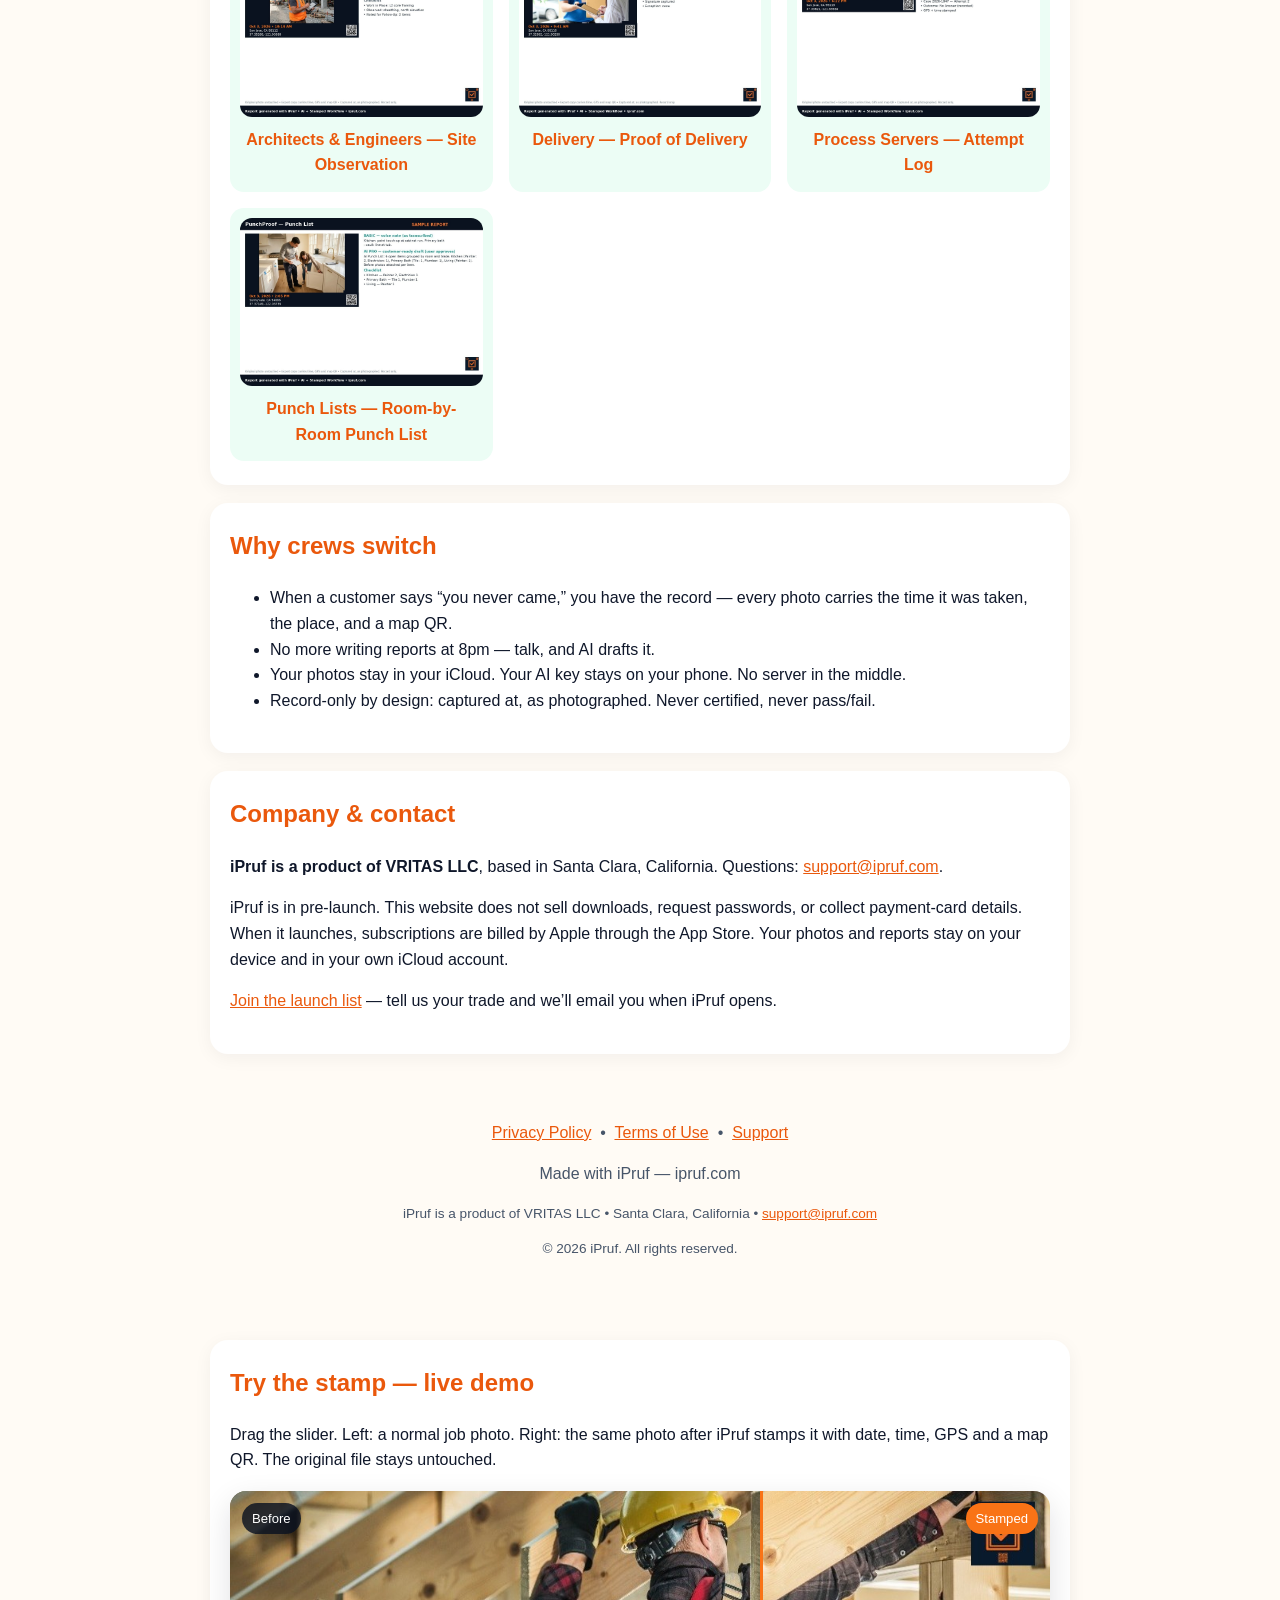
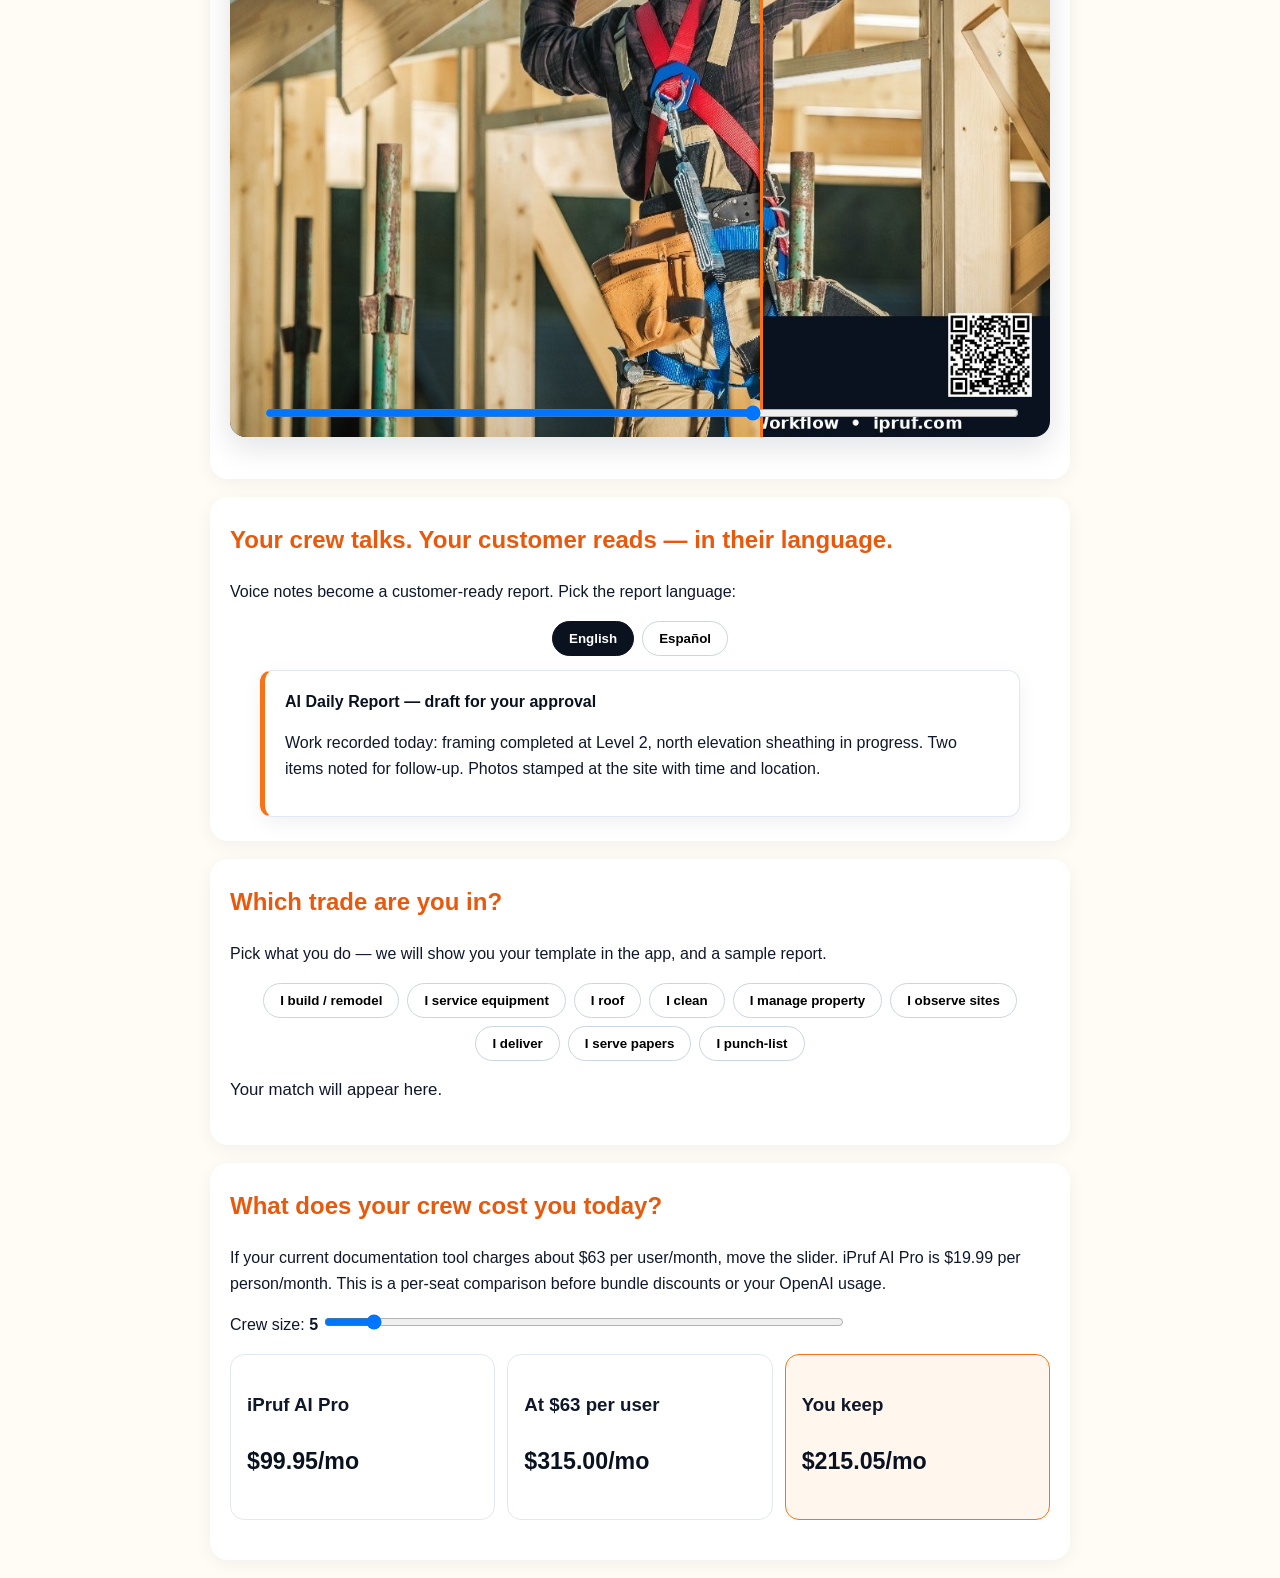
==== commit 2f33bbe2: "Site copy: English and Spanish only (Portuguese dropped) — FAQ, apps note, language demo" ====
--- a/index.html
+++ b/index.html
@@ -82,7 +82,7 @@
   <details><summary>Why do I need my own OpenAI key for the AI?</summary><p>So your data and your costs stay yours. You add your key once (about 3 minutes — step-by-step on the Support page). It stays in your phone’s Keychain, iPruf never sees it, and OpenAI bills you directly, only for what you use. Nothing is sent to AI without your consent.</p></details>
   <details><summary>Does iPruf certify or verify my work?</summary><p>No — by design. iPruf records what was captured, when and where. It never issues pass/fail judgments, certifications or valuations. Your customer gets a clear, time-stamped record — not a verdict.</p></details>
   <details><summary>Can my customer sign off on a report?</summary><p>Yes. They can review and sign on your phone, or confirm later with the approval code that travels with the report. The record reads “Customer acknowledged receipt of this report” — a receipt record that settles most “I never got it” disputes.</p></details>
-  <details><summary>What languages does it speak?</summary><p>English, Spanish and Portuguese — and the three are independent: app screens, voice-note transcription and the report language are each set separately. Your crew can work in Spanish and send the customer an English report.</p></details>
+  <details><summary>What languages does it speak?</summary><p>English and Spanish — and the two are independent: app screens, voice-note transcription and the report language are each set separately. Your crew can work in Spanish and send the customer an English report.</p></details>
   <details><summary>What happens if I cancel?</summary><p>Nothing is deleted and nothing is held hostage — your jobs stay in your iCloud. Resubscribe any time and you pick up right where you left off.</p></details>
 </section>
 
@@ -100,7 +100,7 @@
     <div class="app serve"><h3>iPruf for Process Servers</h3><p>GPS/time-stamped attempt logs — AI Attempt Summary.</p></div>
     <div class="app punch"><h3>iPruf for Punch Lists</h3><p>Walkthrough punch lists by room &amp; trade — AI Punch List.</p></div>
   </div>
-  <p class="note">Basic $9.99/mo • AI Pro $19.99/mo — Founding Pricing, locked for early users. Free tier: 3 jobs. App + reports in English, Spanish &amp; Portuguese.</p>
+  <p class="note">Basic $9.99/mo • AI Pro $19.99/mo — Founding Pricing, locked for early users. Free tier: 3 jobs. App + reports in English &amp; Spanish.</p>
 </section>
 
 <section id="plans">
@@ -210,7 +210,6 @@
   <div class="lang-switch" role="tablist" aria-label="Report language">
     <button class="lang-btn active" data-lang="en">English</button>
     <button class="lang-btn" data-lang="es">Español</button>
-    <button class="lang-btn" data-lang="pt">Português</button>
   </div>
   <div class="report-card">
     <p class="report-label" id="reportLabel">AI Daily Report — draft for your approval</p>
@@ -265,7 +264,6 @@
 const reports={
  en:{label:'AI Daily Report — draft for your approval', text:'Work recorded today: framing completed at Level 2, north elevation sheathing in progress. Two items noted for follow-up. Photos stamped at the site with time and location.'},
  es:{label:'Informe diario con IA — borrador para tu aprobación', text:'Trabajo registrado hoy: estructura completada en el Nivel 2, revestimiento de la elevación norte en curso. Dos puntos anotados para seguimiento. Fotos selladas en el sitio con hora y ubicación.'},
- pt:{label:'Relatório diário com IA — rascunho para sua aprovação', text:'Trabalho registrado hoje: estrutura concluída no Nível 2, revestimento da elevação norte em andamento. Dois itens anotados para acompanhamento. Fotos carimbadas no local com hora e localização.'}
 };
 document.querySelectorAll('.lang-btn').forEach(b=>b.addEventListener('click',()=>{
  document.querySelectorAll('.lang-btn').forEach(x=>x.classList.remove('active')); b.classList.add('active');
